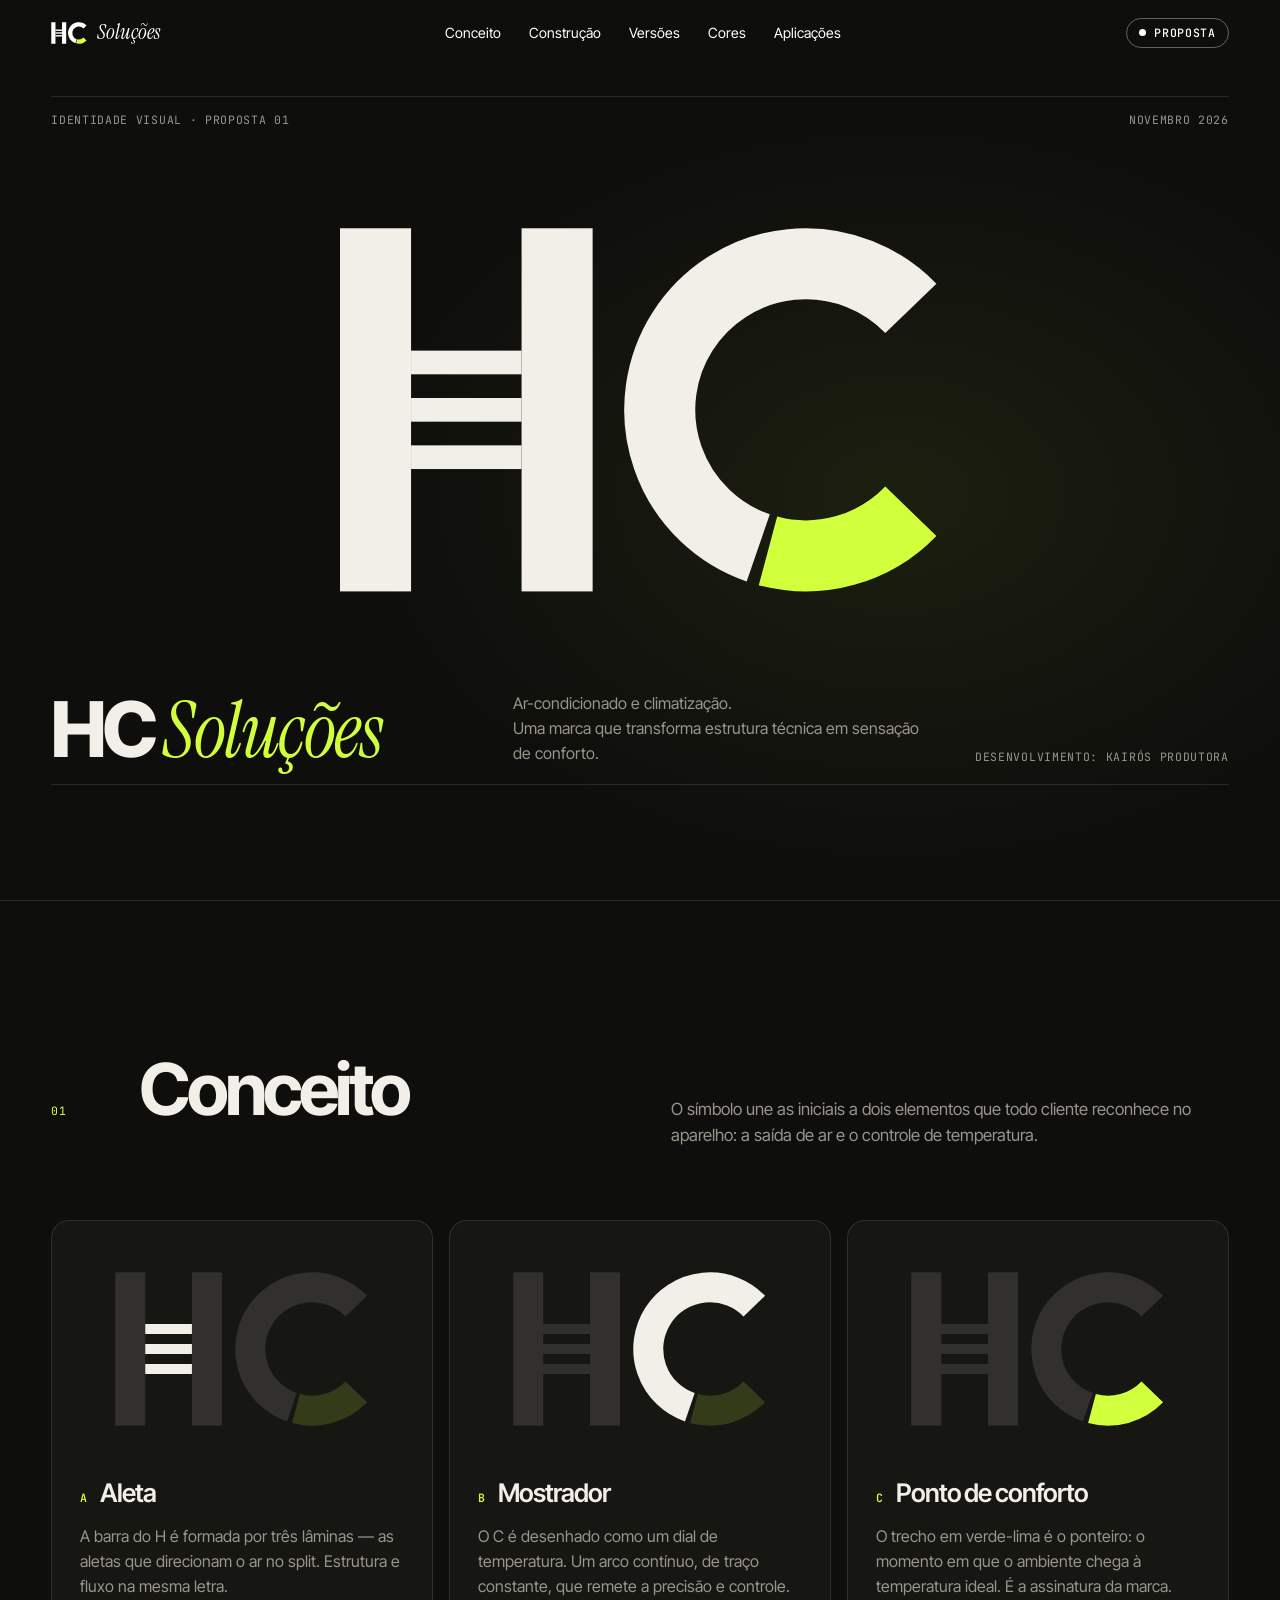
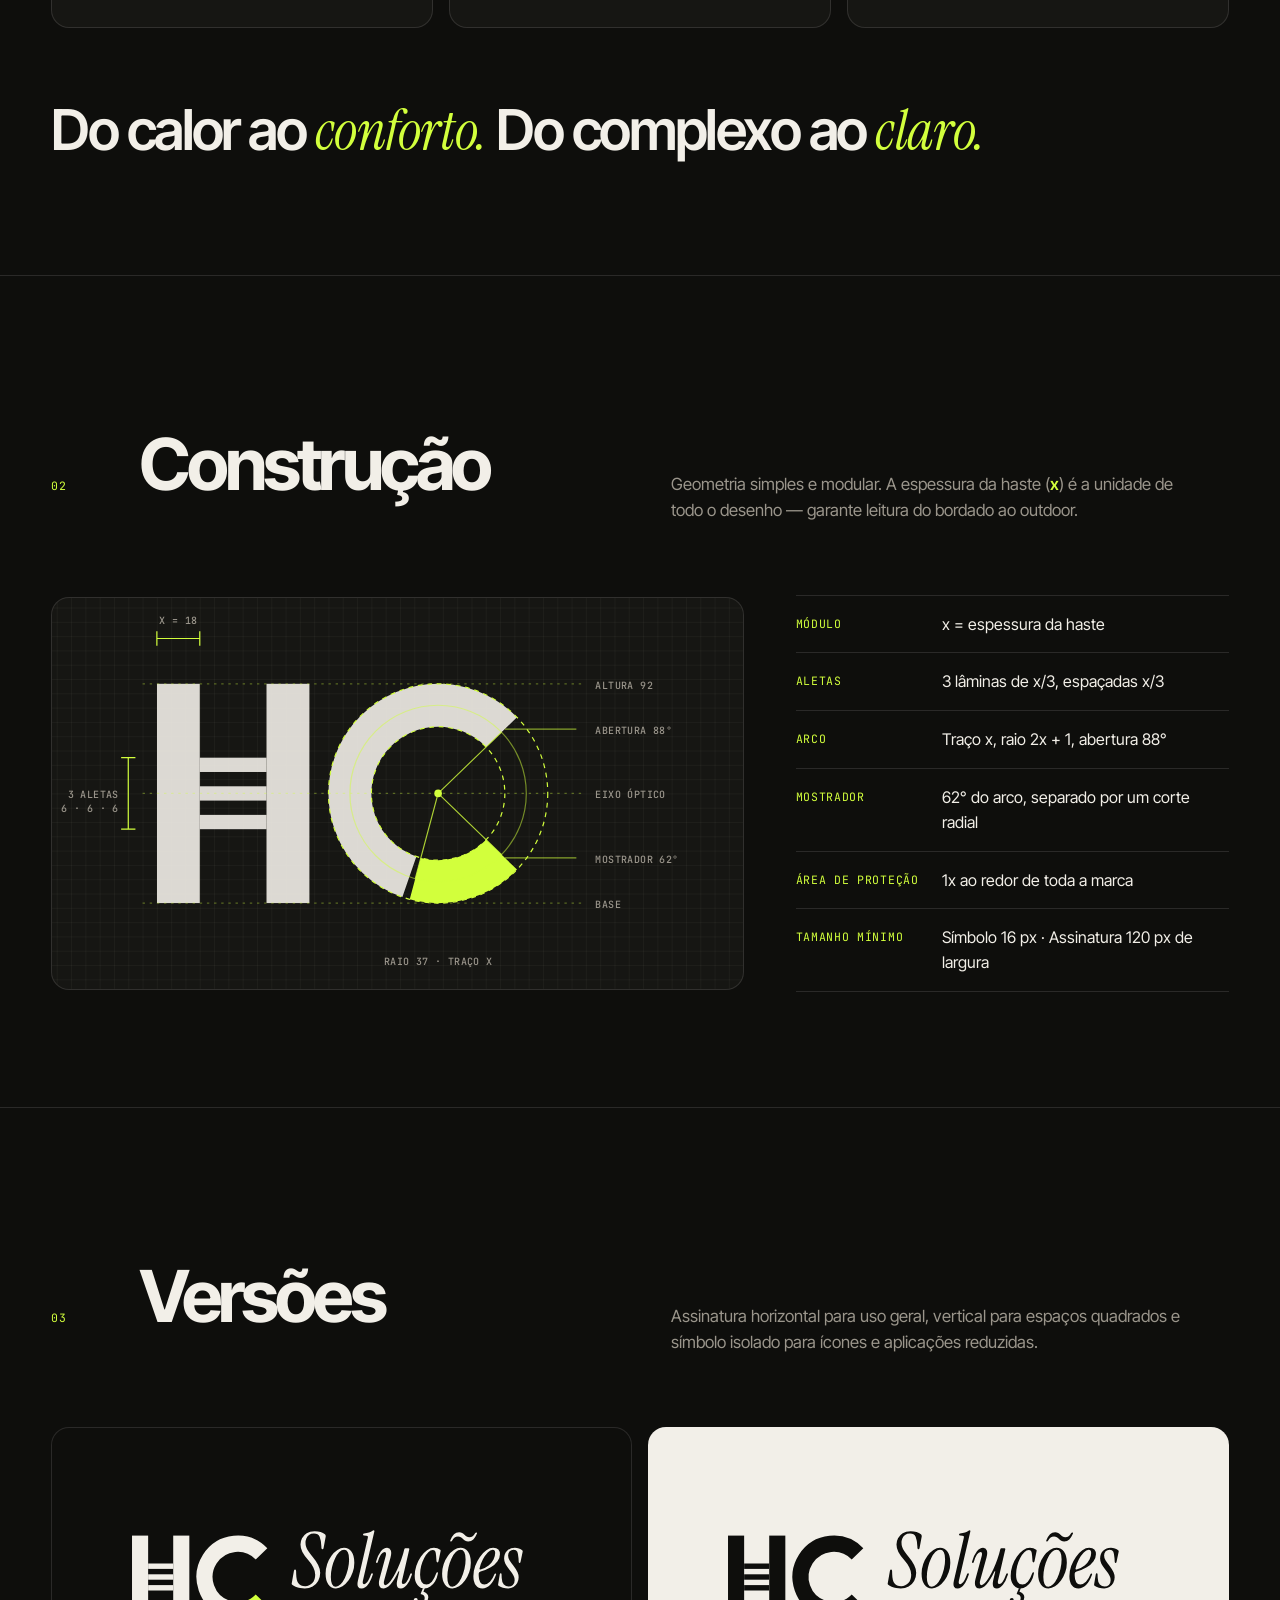
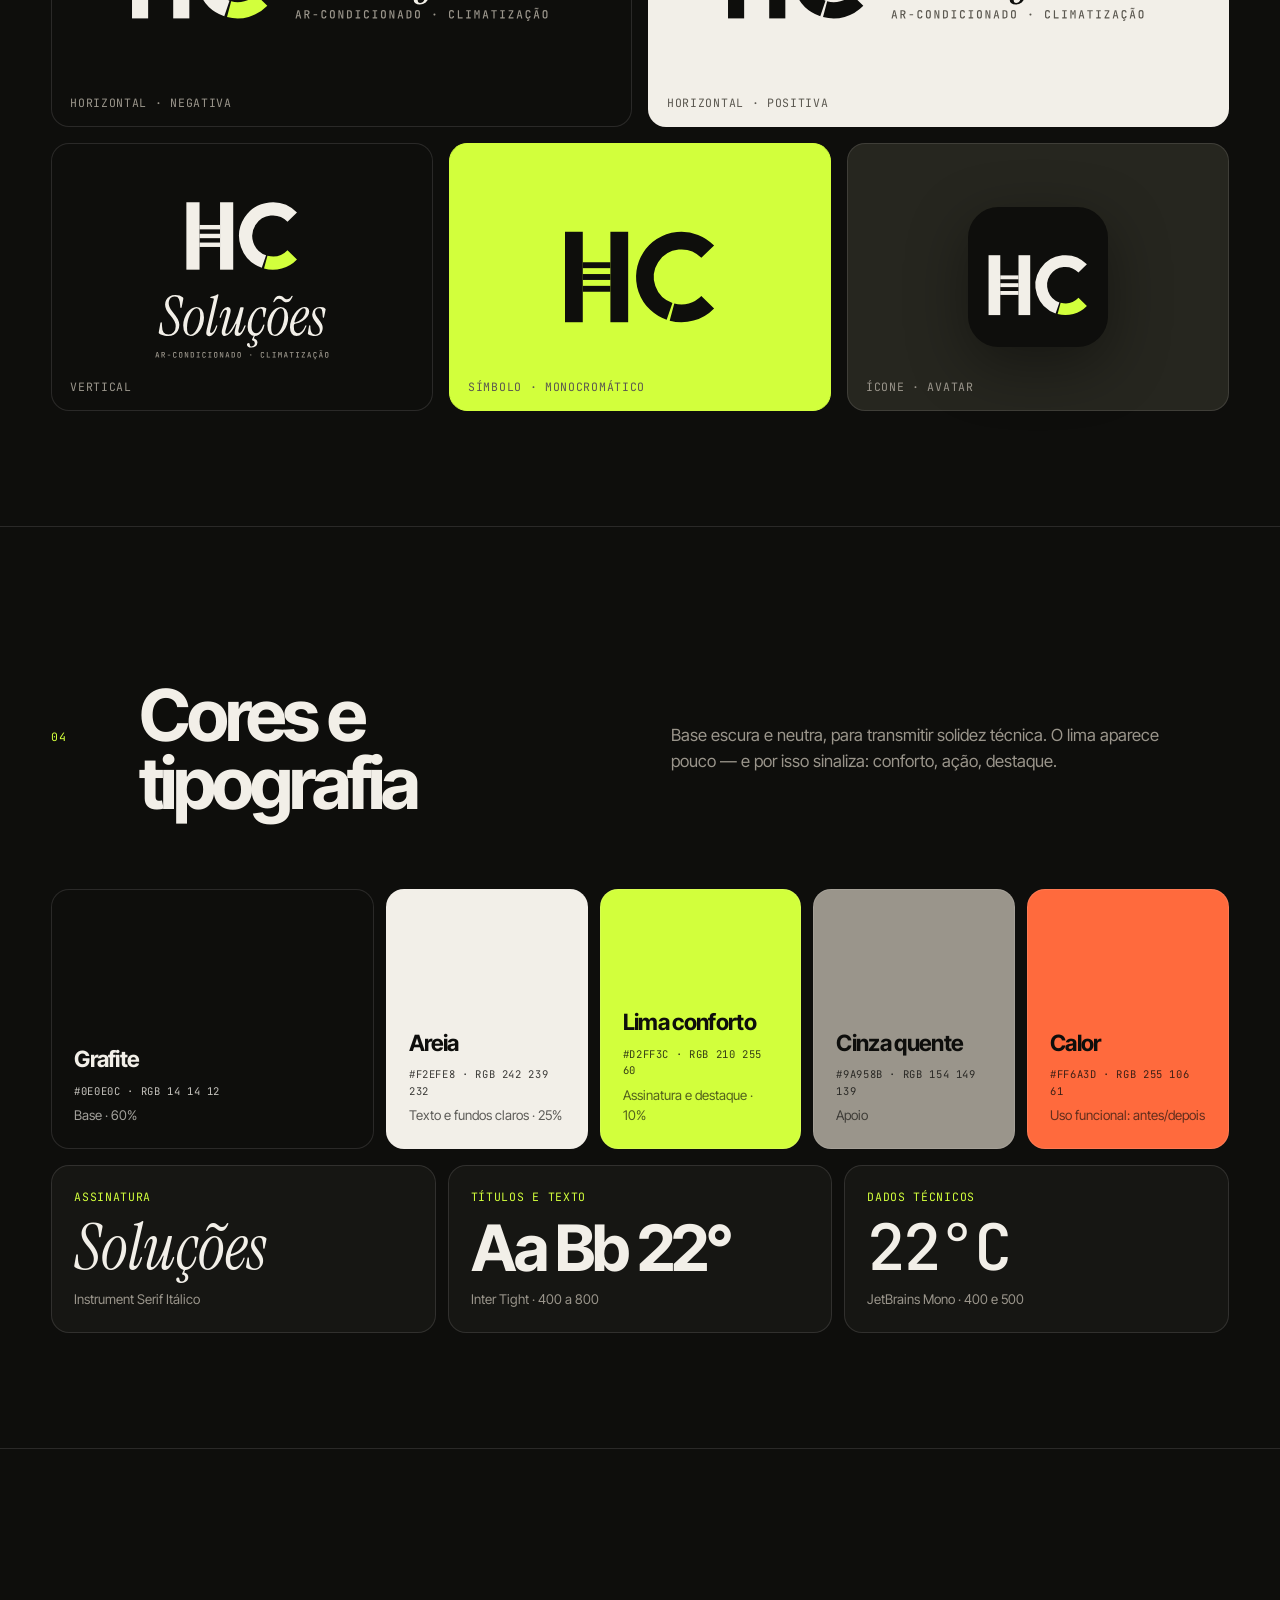
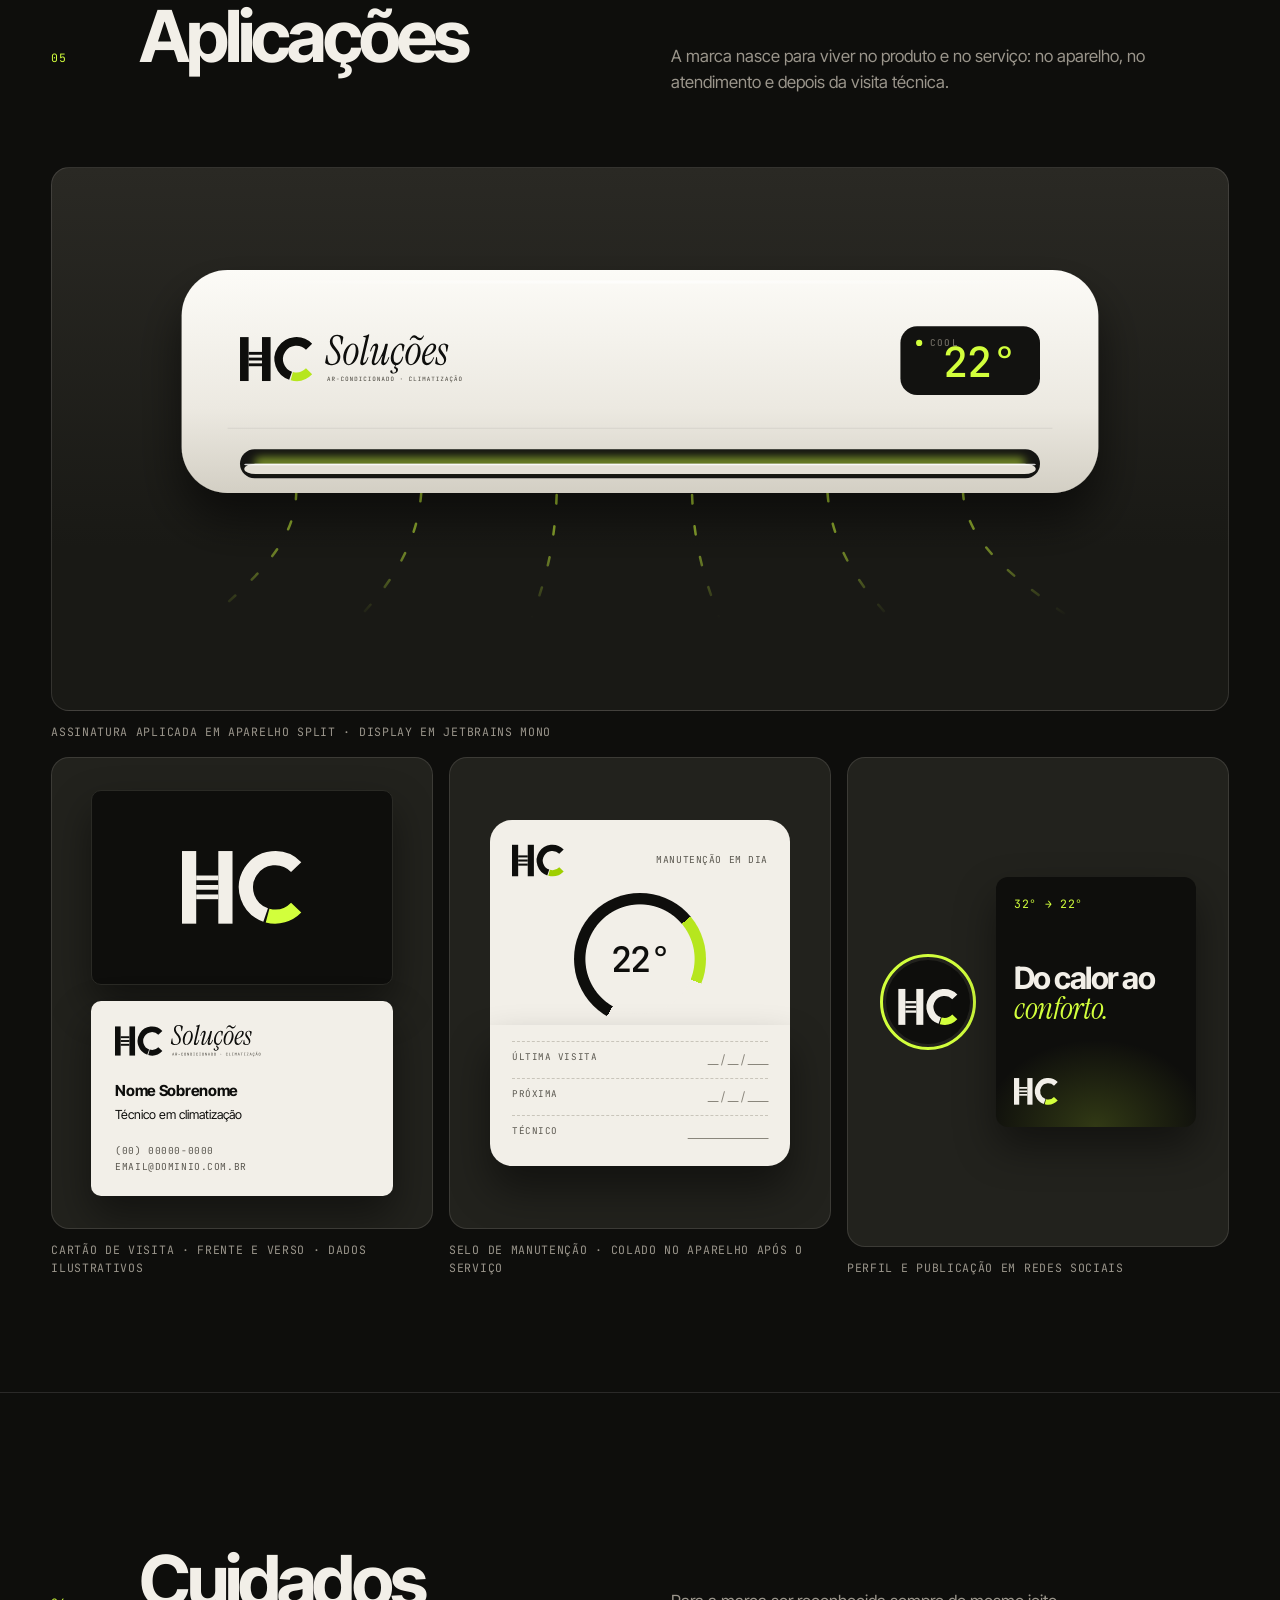
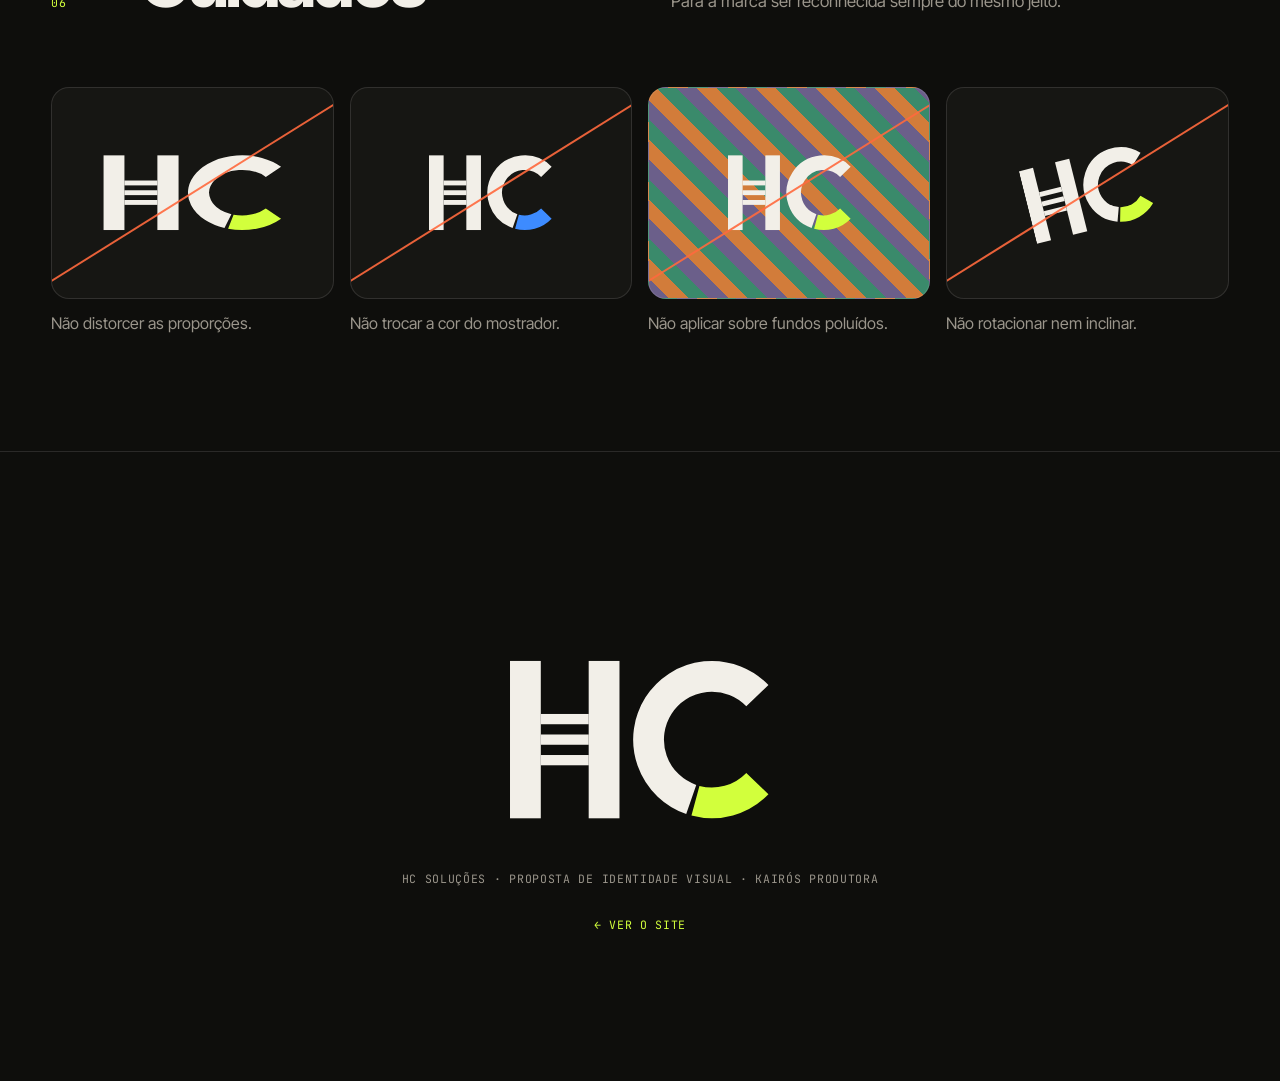
==== marca.html @ 5df5167e "Cria a identidade visual HC e aplica a marca no site Símbolo HC com aletas na barra do H e o C como " ====
<!doctype html>
<html lang="pt-BR">
<head>
  <meta charset="UTF-8">
  <meta name="viewport" content="width=device-width, initial-scale=1, viewport-fit=cover">
  <meta name="theme-color" content="#0e0e0c">
  <meta name="robots" content="noindex,nofollow">
  <meta name="description" content="Proposta de identidade visual da HC Soluções — ar-condicionado e climatização.">
  <title>HC Soluções — Proposta de identidade visual</title>
  <link rel="icon" href="./assets/favicon.svg" type="image/svg+xml">
  <link rel="preconnect" href="https://fonts.googleapis.com">
  <link rel="preconnect" href="https://fonts.gstatic.com" crossorigin>
  <link rel="stylesheet" href="https://fonts.googleapis.com/css2?family=Instrument+Serif:ital@0;1&family=Inter+Tight:wght@400;500;600;700;800&family=JetBrains+Mono:wght@400;500&display=swap">
  <link rel="stylesheet" href="./css/styles.css">
  <link rel="stylesheet" href="./css/marca.css">
</head>
<body class="brandbook">
  <svg width="0" height="0" style="position:absolute" aria-hidden="true">
    <symbol id="hc-symbol" viewBox="0 0 152 120">
      <rect x="0" y="14" width="18" height="92" style="fill:var(--stem,currentColor)"/><rect x="46" y="14" width="18" height="92" style="fill:var(--stem,currentColor)"/>
      <rect x="18" y="45" width="28" height="6" style="fill:var(--bar,currentColor)"/><rect x="18" y="57" width="28" height="6" style="fill:var(--bar,currentColor)"/><rect x="18" y="69" width="28" height="6" style="fill:var(--bar,currentColor)"/>
      <path d="M144.62 34.30A37 37 0 1 0 105.95 94.98" fill="none" style="stroke:var(--arc,currentColor)" stroke-width="18"/>
      <path d="M108.42 95.74A37 37 0 0 0 144.62 85.70" fill="none" style="stroke:var(--gauge,#d2ff3c)" stroke-width="18"/>
    </symbol>
  </svg>
  <a class="skip" href="#conteudo">Pular para o conteúdo</a>

  <header class="nav">
    <a class="brand" href="./index.html" aria-label="HC Soluções — voltar ao site">
      <svg class="brand__mark" aria-hidden="true"><use href="#hc-symbol"/></svg><span class="brand__name">Soluções</span>
    </a>
    <nav aria-label="Capítulos">
      <ul>
        <li><a href="#conceito">Conceito</a></li>
        <li><a href="#construcao">Construção</a></li>
        <li><a href="#versoes">Versões</a></li>
        <li><a href="#cores">Cores</a></li>
        <li><a href="#aplicacoes">Aplicações</a></li>
      </ul>
    </nav>
    <span class="status-pill"><i aria-hidden="true"></i>Proposta</span>
  </header>

  <main id="conteudo">
    <!-- CAPA -->
    <section class="bk bk--cover" aria-labelledby="capa-title">
      <div class="cover__meta mono"><span>Identidade visual · Proposta 01</span><span>Novembro 2026</span></div>
      <div class="cover__mark">
        <svg class="cover__symbol" aria-hidden="true"><use href="#hc-symbol"/></svg>
      </div>
      <div class="cover__foot">
        <h1 id="capa-title">HC <em>Soluções</em></h1>
        <p>Ar-condicionado e climatização.<br>Uma marca que transforma estrutura técnica em sensação de conforto.</p>
        <span class="mono">Desenvolvimento: KAIRÓS Produtora</span>
      </div>
    </section>

    <!-- 01 CONCEITO -->
    <section class="bk" id="conceito" aria-labelledby="conceito-title">
      <header class="bk__head"><span class="mono idx">01</span><h2 id="conceito-title">Conceito</h2>
        <p>O símbolo une as iniciais a dois elementos que todo cliente reconhece no aparelho: a saída de ar e o controle de temperatura.</p></header>
      <ol class="concept">
        <li>
          <svg class="concept__fig is-bar" aria-hidden="true"><use href="#hc-symbol"/></svg>
          <h3><span class="mono">A</span> Aleta</h3>
          <p>A barra do H é formada por três lâminas — as aletas que direcionam o ar no split. Estrutura e fluxo na mesma letra.</p>
        </li>
        <li>
          <svg class="concept__fig is-arc" aria-hidden="true"><use href="#hc-symbol"/></svg>
          <h3><span class="mono">B</span> Mostrador</h3>
          <p>O C é desenhado como um dial de temperatura. Um arco contínuo, de traço constante, que remete a precisão e controle.</p>
        </li>
        <li>
          <svg class="concept__fig is-gauge" aria-hidden="true"><use href="#hc-symbol"/></svg>
          <h3><span class="mono">C</span> Ponto de conforto</h3>
          <p>O trecho em verde-lima é o ponteiro: o momento em que o ambiente chega à temperatura ideal. É a assinatura da marca.</p>
        </li>
      </ol>
      <p class="concept__line">Do calor ao <em>conforto.</em> Do complexo ao <em>claro.</em></p>
    </section>

    <!-- 02 CONSTRUÇÃO -->
    <section class="bk" id="construcao" aria-labelledby="construcao-title">
      <header class="bk__head"><span class="mono idx">02</span><h2 id="construcao-title">Construção</h2>
        <p>Geometria simples e modular. A espessura da haste (<b>x</b>) é a unidade de todo o desenho — garante leitura do bordado ao outdoor.</p></header>
      <div class="build">
        <svg class="build__grid" viewBox="-44 -22 290 164" role="img" aria-label="Diagrama de construção do símbolo HC">
          <defs><pattern id="g6" width="6" height="6" patternUnits="userSpaceOnUse"><path d="M6 0H0V6" fill="none" stroke="#f2efe8" stroke-opacity=".07" stroke-width=".4"/></pattern></defs>
          <rect x="-44" y="-22" width="290" height="164" fill="url(#g6)"/>
          <use href="#hc-symbol" x="0" y="0" width="152" height="120" class="build__sym"/>
          <g fill="none" stroke="#d2ff3c" stroke-width=".5">
            <circle cx="118" cy="60" r="46" stroke-dasharray="2 2"/>
            <circle cx="118" cy="60" r="28" stroke-dasharray="2 2"/>
            <circle cx="118" cy="60" r="37" stroke-opacity=".5"/>
            <path d="M118 60L144.62 34.30M118 60L144.62 85.70M118 60L108.42 95.74" stroke-opacity=".8"/>
            <path d="M-6 14H180M-6 106H180M-6 60H180" stroke-opacity=".35" stroke-dasharray="1 2"/><path d="M146 33L176 33M146 87L176 87M144.62 85.70" stroke-opacity=".6"/>
            <path d="M0 -8V-2M18 -8V-2M0 -5H18"/>
            <path d="M-12 45V75M-15 45H-9M-15 75H-9"/>
          </g>
          <circle cx="118" cy="60" r="1.6" fill="#d2ff3c"/>
          <g class="build__labels">
            <text x="9" y="-11" text-anchor="middle">x = 18</text>
            <text x="-16" y="62" text-anchor="end">3 aletas</text>
            <text x="-16" y="68" text-anchor="end">6 · 6 · 6</text>
            <text x="184" y="16">altura 92</text>
            <text x="184" y="35">abertura 88°</text>
            <text x="184" y="62">eixo óptico</text>
            <text x="184" y="89">mostrador 62°</text>
            <text x="184" y="108">base</text>
            <text x="118" y="132" text-anchor="middle">raio 37 · traço x</text>
          </g>
        </svg>
        <dl class="build__specs">
          <div><dt class="mono">Módulo</dt><dd>x = espessura da haste</dd></div>
          <div><dt class="mono">Aletas</dt><dd>3 lâminas de x/3, espaçadas x/3</dd></div>
          <div><dt class="mono">Arco</dt><dd>Traço x, raio 2x + 1, abertura 88°</dd></div>
          <div><dt class="mono">Mostrador</dt><dd>62° do arco, separado por um corte radial</dd></div>
          <div><dt class="mono">Área de proteção</dt><dd>1x ao redor de toda a marca</dd></div>
          <div><dt class="mono">Tamanho mínimo</dt><dd>Símbolo 16 px · Assinatura 120 px de largura</dd></div>
        </dl>
      </div>
    </section>

    <!-- 03 VERSÕES -->
    <section class="bk" id="versoes" aria-labelledby="versoes-title">
      <header class="bk__head"><span class="mono idx">03</span><h2 id="versoes-title">Versões</h2>
        <p>Assinatura horizontal para uso geral, vertical para espaços quadrados e símbolo isolado para ícones e aplicações reduzidas.</p></header>
      <div class="versions">
        <figure class="v v--wide v--dark"><img src="./assets/logo/hc-logo-horizontal-negativo.svg" alt="Assinatura horizontal, versão negativa"><figcaption class="mono">Horizontal · negativa</figcaption></figure>
        <figure class="v v--wide v--light"><img src="./assets/logo/hc-logo-horizontal-positivo.svg" alt="Assinatura horizontal, versão positiva"><figcaption class="mono">Horizontal · positiva</figcaption></figure>
        <figure class="v v--dark"><img class="v__tall" src="./assets/logo/hc-logo-vertical-negativo.svg" alt="Assinatura vertical"><figcaption class="mono">Vertical</figcaption></figure>
        <figure class="v v--lime"><img class="v__sym" src="./assets/logo/hc-simbolo-mono-preto.svg" alt="Símbolo monocromático sobre lima"><figcaption class="mono">Símbolo · monocromático</figcaption></figure>
        <figure class="v v--gray"><img class="v__icon" src="./assets/logo/hc-icone-app.svg" alt="Ícone de aplicativo"><figcaption class="mono">Ícone · avatar</figcaption></figure>
      </div>
    </section>

    <!-- 04 CORES E TIPOGRAFIA -->
    <section class="bk" id="cores" aria-labelledby="cores-title">
      <header class="bk__head"><span class="mono idx">04</span><h2 id="cores-title">Cores e tipografia</h2>
        <p>Base escura e neutra, para transmitir solidez técnica. O lima aparece pouco — e por isso sinaliza: conforto, ação, destaque.</p></header>
      <ul class="swatches">
        <li style="--c:#0e0e0c;--t:#f2efe8" class="sw--big"><b>Grafite</b><span class="mono">#0E0E0C · RGB 14 14 12</span><small>Base · 60%</small></li>
        <li style="--c:#f2efe8;--t:#0e0e0c"><b>Areia</b><span class="mono">#F2EFE8 · RGB 242 239 232</span><small>Texto e fundos claros · 25%</small></li>
        <li style="--c:#d2ff3c;--t:#0e0e0c"><b>Lima conforto</b><span class="mono">#D2FF3C · RGB 210 255 60</span><small>Assinatura e destaque · 10%</small></li>
        <li style="--c:#9a958b;--t:#0e0e0c"><b>Cinza quente</b><span class="mono">#9A958B · RGB 154 149 139</span><small>Apoio</small></li>
        <li style="--c:#ff6a3d;--t:#0e0e0c"><b>Calor</b><span class="mono">#FF6A3D · RGB 255 106 61</span><small>Uso funcional: antes/depois</small></li>
      </ul>
      <div class="type">
        <div><span class="mono">Assinatura</span><p class="type__s" style="font-family:var(--serif);font-style:italic">Soluções</p><small>Instrument Serif Itálico</small></div>
        <div><span class="mono">Títulos e texto</span><p class="type__s" style="font-weight:700;letter-spacing:-.05em">Aa Bb 22°</p><small>Inter Tight · 400 a 800</small></div>
        <div><span class="mono">Dados técnicos</span><p class="type__s" style="font-family:var(--mono);font-weight:500;letter-spacing:-.04em">22°C</p><small>JetBrains Mono · 400 e 500</small></div>
      </div>
    </section>

    <!-- 05 APLICAÇÕES -->
    <section class="bk" id="aplicacoes" aria-labelledby="aplicacoes-title">
      <header class="bk__head"><span class="mono idx">05</span><h2 id="aplicacoes-title">Aplicações</h2>
        <p>A marca nasce para viver no produto e no serviço: no aparelho, no atendimento e depois da visita técnica.</p></header>
      <div class="apps">
        <figure class="app app--split">
          <div class="app__split" style="--cp:1">
          <svg class="split" viewBox="0 0 960 360" role="img" aria-labelledby="split-title-b">
          <title id="split-title-b">Aparelho de ar-condicionado split com a marca HC Soluções</title>
          <defs>
          <linearGradient id="ac-body" x1="0" y1="0" x2="0" y2="1">
          <stop offset="0" stop-color="#fcfbf7"/><stop offset=".62" stop-color="#ece9e1"/><stop offset="1" stop-color="#d3cfc4"/>
          </linearGradient>
          <linearGradient id="ac-sheen" x1="0" y1="0" x2="1" y2="0">
          <stop offset="0" stop-color="#fff" stop-opacity="0"/><stop offset=".5" stop-color="#fff" stop-opacity=".7"/><stop offset="1" stop-color="#fff" stop-opacity="0"/>
          </linearGradient>
          <linearGradient id="ac-air" x1="0" y1="0" x2="0" y2="1">
          <stop offset="0" stop-color="#d2ff3c" stop-opacity=".9"/><stop offset="1" stop-color="#d2ff3c" stop-opacity="0"/>
          </linearGradient>
          <filter id="ac-shadow" x="-10%" y="-20%" width="120%" height="160%">
          <feDropShadow dx="0" dy="26" stdDeviation="22" flood-color="#000" flood-opacity=".55"/>
          </filter>
          </defs>
          <g class="split__air" stroke="url(#ac-air)" stroke-width="2.4" fill="none" stroke-linecap="round">
          <path d="M150 236C150 286 110 320 70 356"/>
          <path d="M270 238C266 292 236 330 210 358"/>
          <path d="M400 240C398 296 386 330 376 358"/>
          <path d="M530 240C532 296 546 330 556 358"/>
          <path d="M660 238C664 292 694 330 720 358"/>
          <path d="M790 236C792 286 840 320 890 356"/>
          </g>
          <g filter="url(#ac-shadow)">
          <rect x="40" y="24" width="880" height="214" rx="44" fill="url(#ac-body)"/>
          </g>
          <rect x="96" y="34" width="768" height="3" rx="1.5" fill="url(#ac-sheen)"/>
          <path d="M84 176H876" stroke="#000" stroke-opacity=".07"/>
          <rect x="96" y="196" width="768" height="28" rx="14" fill="#141412"/>
          <rect class="split__glow" x="110" y="204" width="740" height="10" rx="5" fill="#d2ff3c"/>
          <g class="split__flap"><rect x="100" y="198" width="760" height="22" rx="11" fill="#e4e0d6"/><rect x="100" y="198" width="760" height="3" rx="1.5" fill="#fff" opacity=".8"/></g>
          <image href="./assets/logo/hc-logo-horizontal-aparelho.svg" x="96" y="82" width="215" height="55"/>
          <g class="split__display">
          <rect x="730" y="78" width="134" height="66" rx="16" fill="#121210"/>
          <circle cx="748" cy="94" r="3" fill="#d2ff3c" class="split__led"/>
          <text x="806" y="127" text-anchor="middle" class="split__temp" data-temp-display>22°</text>
          <text x="758" y="97" class="split__mode">COOL</text>
          </g>
          </svg>
          </div>
          <figcaption class="mono">Assinatura aplicada em aparelho split · display em JetBrains Mono</figcaption>
        </figure>

        <figure class="app">
          <div class="biz">
            <div class="biz__card biz__card--front"><svg aria-hidden="true"><use href="#hc-symbol"/></svg></div>
            <div class="biz__card biz__card--back">
              <img src="./assets/logo/hc-logo-horizontal-positivo.svg" alt="">
              <div><b>Nome Sobrenome</b><span>Técnico em climatização</span></div>
              <div class="mono"><span>(00) 00000-0000</span><span>email@dominio.com.br</span></div>
            </div>
          </div>
          <figcaption class="mono">Cartão de visita · frente e verso · dados ilustrativos</figcaption>
        </figure>

        <figure class="app">
          <div class="tag">
            <div class="tag__top"><svg aria-hidden="true"><use href="#hc-symbol"/></svg><span class="mono">Manutenção em dia</span></div>
            <div class="tag__dial" aria-hidden="true"><span>22°</span></div>
            <dl>
              <div><dt class="mono">Última visita</dt><dd>__ / __ / ____</dd></div>
              <div><dt class="mono">Próxima</dt><dd>__ / __ / ____</dd></div>
              <div><dt class="mono">Técnico</dt><dd>________________</dd></div>
            </dl>
          </div>
          <figcaption class="mono">Selo de manutenção · colado no aparelho após o serviço</figcaption>
        </figure>

        <figure class="app">
          <div class="social">
            <div class="social__avatar"><img src="./assets/logo/hc-icone-app.svg" alt=""></div>
            <div class="social__post">
              <span class="mono">32° → 22°</span>
              <p>Do calor ao <em>conforto.</em></p>
              <svg aria-hidden="true"><use href="#hc-symbol"/></svg>
            </div>
          </div>
          <figcaption class="mono">Perfil e publicação em redes sociais</figcaption>
        </figure>
      </div>
    </section>

    <!-- 06 USOS INCORRETOS -->
    <section class="bk" id="cuidados" aria-labelledby="cuidados-title">
      <header class="bk__head"><span class="mono idx">06</span><h2 id="cuidados-title">Cuidados</h2>
        <p>Para a marca ser reconhecida sempre do mesmo jeito.</p></header>
      <ul class="donts">
        <li><div class="donts__box"><svg style="transform:scaleX(1.45)" aria-hidden="true"><use href="#hc-symbol"/></svg></div><p>Não distorcer as proporções.</p></li>
        <li><div class="donts__box"><svg style="--gauge:#3d8bff" aria-hidden="true"><use href="#hc-symbol"/></svg></div><p>Não trocar a cor do mostrador.</p></li>
        <li><div class="donts__box donts__box--busy"><svg aria-hidden="true"><use href="#hc-symbol"/></svg></div><p>Não aplicar sobre fundos poluídos.</p></li>
        <li><div class="donts__box"><svg style="transform:rotate(-14deg)" aria-hidden="true"><use href="#hc-symbol"/></svg></div><p>Não rotacionar nem inclinar.</p></li>
      </ul>
    </section>

    <section class="bk bk--end" aria-label="Encerramento">
      <svg class="end__symbol" aria-hidden="true"><use href="#hc-symbol"/></svg>
      <p class="mono">HC Soluções · Proposta de identidade visual · KAIRÓS Produtora</p>
      <a class="mono" href="./index.html">← Ver o site</a>
    </section>
  </main>
</body>
</html>
---- css/styles.css ----
/* ==========================================================================
   HC Soluções — Proposta visual "Do complexo ao claro"
   Tokens provisórios: substituir pela identidade oficial após aprovação.
   ========================================================================== */
:root {
  --bg: #0e0e0c;
  --bg-2: #161613;
  --ink: #f2efe8;
  --muted: #9a958b;
  --line: rgba(242, 239, 232, .12);
  --accent: #d2ff3c;           /* cor-sinal provisória */
  --accent-ink: #0e0e0c;
  --heat: #ff6a3d;             /* cor de apoio: calor */

  --sans: "Inter Tight", Inter, system-ui, -apple-system, "Segoe UI", sans-serif;
  --serif: "Instrument Serif", "Times New Roman", serif;
  --mono: "JetBrains Mono", ui-monospace, SFMono-Regular, Menlo, monospace;

  --pad: clamp(20px, 4vw, 56px);
  --ease: cubic-bezier(.2, .7, .1, 1);

  color-scheme: dark;
}

*, *::before, *::after { box-sizing: border-box; }
html { scroll-behavior: smooth; -webkit-text-size-adjust: 100%; }
body {
  margin: 0;
  min-width: 320px;
  background: var(--bg);
  color: var(--ink);
  font: 400 16px/1.55 var(--sans);
  -webkit-font-smoothing: antialiased;
  overflow-x: hidden;
}
::selection { background: var(--accent); color: var(--accent-ink); }
a { color: inherit; }
h1, h2, h3, p { margin: 0; }
em { font-family: var(--serif); font-style: italic; font-weight: 400; letter-spacing: -.01em; }
.mono { font-family: var(--mono); font-size: .72rem; letter-spacing: .06em; text-transform: uppercase; }

:focus-visible { outline: 2px solid var(--accent); outline-offset: 4px; border-radius: 4px; }
.skip {
  position: fixed; left: 12px; top: -60px; z-index: 100;
  background: var(--accent); color: var(--accent-ink);
  padding: 10px 16px; border-radius: 999px; font-weight: 600; text-decoration: none;
  transition: top .2s;
}
.skip:focus { top: 12px; }

/* ---------- Camadas globais ---------- */
.grain {
  position: fixed; inset: -50%; z-index: 90; pointer-events: none; opacity: .07;
  background-image: url("data:image/svg+xml,%3Csvg xmlns='http://www.w3.org/2000/svg' width='160' height='160'%3E%3Cfilter id='n'%3E%3CfeTurbulence type='fractalNoise' baseFrequency='.9' numOctaves='3' stitchTiles='stitch'/%3E%3C/filter%3E%3Crect width='100%25' height='100%25' filter='url(%23n)'/%3E%3C/svg%3E");
  animation: grain 1.2s steps(6) infinite;
}
@keyframes grain {
  0% { transform: translate(0, 0); } 20% { transform: translate(-3%, 2%); }
  40% { transform: translate(2%, -4%); } 60% { transform: translate(-4%, -1%); }
  80% { transform: translate(3%, 3%); } 100% { transform: translate(0, 0); }
}
.progress { position: fixed; inset: 0 0 auto; height: 2px; z-index: 80; }
.progress span {
  display: block; height: 100%; background: var(--accent);
  transform-origin: 0 50%; transform: scaleX(var(--p, 0));
}

/* ---------- Navegação ---------- */
.nav {
  position: fixed; inset: 0 0 auto; z-index: 70;
  display: flex; align-items: center; justify-content: space-between; gap: 24px;
  padding: 18px var(--pad);
  mix-blend-mode: difference; color: #fff;
}
.brand { display: inline-flex; align-items: center; gap: 10px; text-decoration: none; }
.brand__mark { width: 36px; height: 28px; display: block; }
.brand__name { font-family: var(--serif); font-style: italic; font-size: 1.3rem; line-height: 1; }
.nav ul { display: flex; gap: 28px; list-style: none; margin: 0; padding: 0; }
.nav ul a {
  font-size: .88rem; text-decoration: none; position: relative; padding: 4px 0;
}
.nav ul a::after {
  content: ""; position: absolute; left: 0; right: 0; bottom: 0; height: 1px;
  background: currentColor; transform: scaleX(0); transform-origin: right;
  transition: transform .5s var(--ease);
}
.nav ul a:hover::after, .nav ul a:focus-visible::after { transform: scaleX(1); transform-origin: left; }
.status-pill {
  display: inline-flex; align-items: center; gap: 8px;
  font: 500 .72rem/1 var(--mono); letter-spacing: .06em; text-transform: uppercase;
  border: 1px solid rgba(255, 255, 255, .35); border-radius: 999px; padding: 8px 12px;
}
.status-pill i {
  width: 7px; height: 7px; border-radius: 50%; background: #fff;
  animation: pulse 1.8s ease-in-out infinite;
}
@keyframes pulse { 50% { opacity: .25; transform: scale(.7); } }

/* ---------- Hero ---------- */
.hero { position: relative; height: 230vh; }
.hero__stage {
  position: sticky; top: 0; height: 100vh; height: 100svh; overflow: hidden;
  display: grid; grid-template-rows: auto 1fr auto;
  padding: 88px var(--pad) 32px;
  background:
    radial-gradient(1200px 600px at 70% 10%, rgba(210, 255, 60, .06), transparent 60%),
    var(--bg);
}
.hero__stage::before { /* grade de referência */
  content: ""; position: absolute; inset: 0; pointer-events: none;
  background-image:
    linear-gradient(var(--line) 1px, transparent 1px),
    linear-gradient(90deg, var(--line) 1px, transparent 1px);
  background-size: calc((100% - 2 * var(--pad)) / 12) 25%;
  background-position: var(--pad) 0;
  mask-image: radial-gradient(ellipse at center, #000 30%, transparent 80%);
  opacity: .5;
}
.hero__canvas { position: absolute; inset: 0; width: 100%; height: 100%; }
.hero__meta, .hero__title, .hero__foot { position: relative; z-index: 2; }
.hero__meta {
  display: flex; justify-content: space-between; gap: 16px; color: var(--muted);
  border-top: 1px solid var(--line); padding-top: 14px;
}
.hero__meta b { color: var(--accent); font-weight: 500; }
.hero__title {
  align-self: center;
  font-weight: 700; font-size: clamp(3.4rem, 11.5vw, 11rem);
  line-height: .9; letter-spacing: -.065em;
  transform: translateY(calc(var(--hp, 0) * -40px));
  opacity: calc(1 - var(--hp, 0) * 1.6);
  pointer-events: none;
}
.hero__title em { color: var(--accent); padding-right: .04em; }
.hero__title .line { display: block; overflow: hidden; padding-bottom: .04em; }
.hero__title .line > span { display: inline-block; }
.js .hero__title .line > span { transform: translateY(105%); animation: rise 1.2s var(--ease) forwards; }
.js .hero__title .line:nth-child(2) > span { animation-delay: .12s; }
@keyframes rise { to { transform: none; } }
.hero__foot {
  display: flex; align-items: end; justify-content: space-between; gap: 32px;
  border-bottom: 1px solid var(--line); padding-bottom: 18px;
}
.hero__foot p { max-width: 380px; color: var(--muted); font-size: 1rem; }
.hero__meter { display: flex; align-items: center; gap: 12px; color: var(--muted); }
.meter { width: clamp(80px, 14vw, 180px); height: 1px; background: var(--line); position: relative; }
.meter i {
  position: absolute; inset: 0; background: var(--accent);
  transform-origin: left; transform: scaleX(var(--hp, 0));
}

/* ---------- Climatização: o scroll esfria o ambiente ---------- */
.climate { --cp: 1; position: relative; height: 260vh; border-top: 1px solid var(--line); }
.js .climate { --cp: 0; }
.climate__stage {
  position: sticky; top: 0; height: 100vh; height: 100svh; overflow: hidden;
  display: grid; grid-template-rows: auto 1fr auto; gap: 16px;
  padding: 96px var(--pad) 32px;
}
.climate__air { /* ar quente que se dissolve em ar tratado */
  position: absolute; inset: 0; pointer-events: none;
  background:
    radial-gradient(70% 60% at 50% 30%, rgba(255, 106, 61, calc(.22 * (1 - var(--cp)))), transparent 70%),
    radial-gradient(60% 55% at 50% 85%, rgba(210, 255, 60, calc(.13 * var(--cp))), transparent 70%);
}
.climate__air::after { /* ondulação de calor */
  content: ""; position: absolute; inset: 0;
  background: repeating-linear-gradient(0deg, transparent 0 22px, rgba(255, 106, 61, calc(.05 * (1 - var(--cp)))) 22px 23px);
  animation: shimmer 3s linear infinite;
}
@keyframes shimmer { to { transform: translateY(-23px); } }
.climate__head { position: relative; display: grid; grid-template-columns: 64px 1fr; gap: 16px; align-items: baseline; }
.climate__title { font-size: clamp(2.6rem, 7vw, 6.6rem); font-weight: 700; letter-spacing: -.06em; line-height: .95; }
.climate__title em { color: color-mix(in srgb, var(--heat) calc(100% - var(--cp) * 100%), var(--accent)); }
.climate__unit { position: relative; margin: 0; align-self: center; justify-self: center; width: min(100%, 1040px); }
.split { display: block; width: 100%; height: auto; overflow: visible; }
.split__temp { font: 500 40px var(--mono); fill: #d2ff3c; letter-spacing: -.02em; }
.split__mode { font: 500 9px var(--mono); fill: #6f6b62; letter-spacing: .14em; }
.split__led { animation: pulse 1.8s ease-in-out infinite; }
.split__flap { transform-box: fill-box; transform-origin: 50% 0; transform: translateY(calc(var(--cp) * 12px)) scaleY(calc(1 - var(--cp) * .55)); }
.split__glow { opacity: calc(var(--cp) * .55); filter: blur(4px); }
.split__air path { stroke-dasharray: 8 22; opacity: var(--cp); animation: flow 1.6s linear infinite; }
.split__air path:nth-child(2n) { animation-duration: 2.1s; }
@keyframes flow { to { stroke-dashoffset: -60; } }
.climate__foot {
  position: relative; display: flex; justify-content: space-between; align-items: end; gap: 32px;
  border-bottom: 1px solid var(--line); padding-bottom: 18px;
}
.climate__readout { display: flex; align-items: center; gap: 14px; color: var(--muted); margin: 0; }
.climate__readout b { color: var(--ink); font-size: 1.6rem; font-weight: 500; letter-spacing: -.02em; font-variant-numeric: tabular-nums; min-width: 4.2ch; }
.climate__readout .meter i { transform: scaleX(var(--cp)); background: linear-gradient(90deg, var(--heat), var(--accent)); }
.climate__readout [data-climate-state] { color: var(--accent); }
.climate__copy { max-width: 400px; color: var(--muted); text-align: right; }

/* ---------- Seções ---------- */
.section { padding: clamp(96px, 16vw, 200px) var(--pad); position: relative; }
.section__head {
  display: grid; grid-template-columns: 64px 1fr; gap: 8px 16px; align-items: baseline;
  margin-bottom: clamp(40px, 7vw, 88px); max-width: 1400px;
}
.idx { color: var(--accent); }
.label { color: var(--muted); font-weight: 500; }
.section__lede {
  grid-column: 2; max-width: 520px; color: var(--muted); font-size: 1.05rem; margin-top: 10px;
}

/* Manifesto */
.manifesto__text {
  max-width: 1300px;
  font-size: clamp(1.9rem, 4.6vw, 4.4rem); line-height: 1.08; letter-spacing: -.035em;
  font-weight: 500; text-wrap: pretty;
}
.manifesto__text .w { opacity: var(--o, .14); transition: opacity .25s linear; }
.manifesto__text .w.is-key { font-family: var(--serif); font-style: italic; font-weight: 400; color: var(--accent); }

/* Marquee */
.marquee {
  border-block: 1px solid var(--line); overflow: hidden; padding: 22px 0;
  background: var(--bg-2);
}
.marquee__track { display: flex; width: max-content; animation: marquee 32s linear infinite; }
.marquee__track span {
  padding-right: .5em; white-space: nowrap;
  font-size: clamp(2.4rem, 7vw, 6rem); font-weight: 700; letter-spacing: -.05em; line-height: 1;
}
.marquee__track em { color: var(--accent); padding: 0 .25em; }
@keyframes marquee { to { transform: translateX(-50%); } }

/* Método */
.steps { list-style: none; margin: 0; padding: 0; border-top: 1px solid var(--line); }
.step {
  position: relative; display: grid; align-items: center;
  grid-template-columns: 80px minmax(0, 1fr) minmax(0, 1.1fr) 60px; gap: 24px;
  padding: clamp(24px, 3.4vw, 44px) 0; border-bottom: 1px solid var(--line);
  cursor: default; isolation: isolate; outline: none;
}
.step::before { /* preenchimento no hover */
  content: ""; position: absolute; inset: 0 calc(var(--pad) * -1); z-index: -1;
  background: var(--accent); transform: scaleY(0); transform-origin: bottom;
  transition: transform .6s var(--ease);
}
.step__n { color: var(--muted); }
.step__t {
  font-size: clamp(2.4rem, 6.4vw, 6rem); font-weight: 700; letter-spacing: -.06em; line-height: .95;
  transition: transform .6s var(--ease), letter-spacing .6s var(--ease);
}
.step__d { color: var(--muted); max-width: 440px; font-size: 1.02rem; }
.step__glyph { justify-self: end; font-size: 1.8rem; color: var(--muted); transition: transform .8s var(--ease); }
.step:hover::before, .step:focus-visible::before { transform: scaleY(1); transform-origin: top; }
.step:hover, .step:focus-visible { color: var(--accent-ink); }
.step:hover .step__n, .step:hover .step__d, .step:hover .step__glyph,
.step:focus-visible .step__n, .step:focus-visible .step__d, .step:focus-visible .step__glyph { color: var(--accent-ink); }
.step:hover .step__t, .step:focus-visible .step__t { transform: translateX(14px); letter-spacing: -.04em; }
.step:hover .step__glyph, .step:focus-visible .step__glyph { transform: rotate(180deg); }

/* Bastidores */
.board {
  list-style: none; margin: 0; padding: 0;
  display: grid; grid-template-columns: repeat(4, minmax(0, 1fr)); gap: 16px;
  perspective: 1200px;
}
.card {
  --rx: 0deg; --ry: 0deg; --mx: 50%; --my: 50%;
  position: relative; overflow: hidden;
  display: flex; flex-direction: column; gap: 14px; min-height: 340px;
  padding: 24px; border: 1px solid var(--line); border-radius: 18px;
  background:
    radial-gradient(400px circle at var(--mx) var(--my), rgba(210, 255, 60, .09), transparent 50%),
    var(--bg-2);
  transform: rotateX(var(--rx)) rotateY(var(--ry));
  transition: transform .5s var(--ease), border-color .3s;
}
.card:hover { border-color: rgba(242, 239, 232, .28); }
.card__state {
  align-self: flex-start; display: inline-flex; align-items: center; gap: 8px;
  color: var(--muted); border: 1px solid var(--line); border-radius: 999px; padding: 6px 10px;
}
.card__state::before { content: ""; width: 6px; height: 6px; border-radius: 50%; background: currentColor; }
.card.is-done .card__state { color: var(--accent-ink); background: var(--accent); border-color: var(--accent); }
.card.is-active .card__state { color: var(--accent); }
.card.is-active .card__state::before { animation: pulse 1.8s ease-in-out infinite; }
.card h3 { margin-top: auto; font-size: clamp(1.5rem, 2.2vw, 2rem); letter-spacing: -.04em; font-weight: 600; line-height: 1.05; }
.card p { color: var(--muted); font-size: .95rem; }
.card p a { color: var(--accent); text-decoration: none; white-space: nowrap; }
.card p a:hover { text-decoration: underline; }
.card__bar { height: 2px; background: var(--line); position: relative; margin-top: 8px; }
.card__bar::after {
  content: ""; position: absolute; inset: 0; background: var(--accent);
  transform-origin: left; transform: scaleX(0); transition: transform 1.4s var(--ease) .2s;
}
.card.in .card__bar::after, html:not(.js) .card__bar::after { transform: scaleX(var(--v)); }

/* Encerramento */
.outro {
  min-height: 100svh; padding: 120px var(--pad) 60px;
  display: flex; flex-direction: column; justify-content: center; gap: 28px;
  border-top: 1px solid var(--line); position: relative; overflow: hidden;
}
.outro__kicker { color: var(--accent); }
.outro__title {
  display: flex; flex-direction: column;
  font-size: clamp(4.4rem, 18vw, 19rem); line-height: .82; letter-spacing: -.075em; font-weight: 800;
}
.outro__symbol { width: .95em; height: .75em; margin-bottom: .1em; display: block; }
.outro__title em { color: var(--accent); }
.outro__clock { display: flex; gap: 16px; align-items: baseline; color: var(--muted); }
.outro__clock time { color: var(--ink); font-size: 1rem; font-variant-numeric: tabular-nums; }

/* Rodapé */
.footer {
  display: flex; justify-content: space-between; gap: 20px; flex-wrap: wrap;
  padding: 24px var(--pad) 32px; border-top: 1px solid var(--line);
  color: var(--muted); font-size: .85rem;
}
.footer a { text-decoration: none; }
.footer a:hover { color: var(--accent); }

/* Revelação ao rolar */
.js [data-reveal] { opacity: 0; transform: translateY(40px); transition: opacity 1s var(--ease), transform 1s var(--ease); }
.js [data-reveal].in { opacity: 1; transform: none; }

/* ---------- Responsivo ---------- */
@media (max-width: 1000px) {
  .board { grid-template-columns: repeat(2, minmax(0, 1fr)); }
  .step { grid-template-columns: 56px 1fr 40px; }
  .step__d { grid-column: 2 / 4; }
  .step__glyph { grid-row: 1; grid-column: 3; }
}
@media (max-width: 720px) {
  .nav nav, .hide-sm { display: none; }
  .hero { height: 200vh; }
  .climate { height: 220vh; }
  .climate__stage { padding-top: 84px; }
  .climate__head { grid-template-columns: 40px 1fr; }
  .climate__unit { width: 128%; margin-left: -14%; justify-self: start; }
  .climate__foot { flex-direction: column; align-items: flex-start; gap: 12px; }
  .climate__copy { text-align: left; }
  .hero__stage { padding-top: 76px; }
  .hero__title { font-size: 15.5vw; }
  .outro__title { font-size: 19.5vw; }
  .outro { min-height: 80svh; }
  .hero__foot { flex-direction: column; align-items: flex-start; gap: 18px; }
  .section__head { grid-template-columns: 40px 1fr; }
  .board { grid-template-columns: 1fr; }
  .card { min-height: 240px; }
  .step { gap: 12px 16px; }
  .footer { flex-direction: column; gap: 6px; }
}

/* ---------- Movimento reduzido ---------- */
@media (prefers-reduced-motion: reduce) {
  html { scroll-behavior: auto; }
  *, *::before, *::after { animation: none !important; transition: none !important; }
  .js .hero__title .line > span { transform: none; }
  .hero, .climate { height: auto; }
  .climate { --cp: 1; }
  .climate__stage { position: relative; }
  .hero__stage { position: relative; }
  .hero__title { transform: none; opacity: 1; }
  .js [data-reveal] { opacity: 1; transform: none; }
  .manifesto__text .w { opacity: 1; }
  .card__bar::after { transform: scaleX(var(--v)); }
}
---- css/marca.css ----
/* ==========================================================================
   HC Soluções — Página de apresentação da identidade visual (marca.html)
   Usa os tokens de styles.css.
   ========================================================================== */
.brandbook { overflow-x: hidden; }
.brandbook .nav { mix-blend-mode: normal; background: linear-gradient(var(--bg), rgba(14, 14, 12, 0)); }

.bk { position: relative; padding: clamp(100px, 12vw, 160px) var(--pad) clamp(72px, 9vw, 120px); border-top: 1px solid var(--line); }
.bk__head {
  display: grid; grid-template-columns: 64px minmax(0, 1fr) minmax(0, 1.1fr); gap: 12px 24px; align-items: baseline;
  margin-bottom: clamp(36px, 6vw, 72px);
}
.bk__head h2 { font-size: clamp(2.4rem, 5.6vw, 5rem); font-weight: 700; letter-spacing: -.055em; line-height: .95; }
.bk__head p { color: var(--muted); font-size: 1.05rem; max-width: 520px; }
.bk__head b { color: var(--accent); font-weight: 600; }

/* Capa */
.bk--cover {
  min-height: 100svh; border-top: 0; display: grid; grid-template-rows: auto 1fr auto; gap: 24px;
  padding-top: 96px;
  background: radial-gradient(60% 60% at 70% 55%, rgba(210, 255, 60, .07), transparent 70%);
}
.cover__meta { display: flex; justify-content: space-between; color: var(--muted); border-top: 1px solid var(--line); padding-top: 14px; }
.cover__mark { display: grid; place-items: center; }
.cover__symbol { width: min(62vw, 600px); aspect-ratio: 152 / 120; height: auto; color: var(--ink); }
.cover__foot {
  display: grid; grid-template-columns: 1fr 1fr auto; gap: 24px; align-items: end;
  border-bottom: 1px solid var(--line); padding-bottom: 18px;
}
.cover__foot h1 { font-size: clamp(2.6rem, 6vw, 5.4rem); letter-spacing: -.06em; line-height: .9; font-weight: 800; }
.cover__foot h1 em { color: var(--accent); letter-spacing: -.02em; }
.cover__foot p { color: var(--muted); max-width: 420px; }
.cover__foot .mono { color: var(--muted); }

/* 01 Conceito */
.concept { list-style: none; padding: 0; margin: 0; display: grid; grid-template-columns: repeat(3, minmax(0, 1fr)); gap: 16px; }
.concept li { border: 1px solid var(--line); border-radius: 18px; padding: 28px; background: var(--bg-2); display: flex; flex-direction: column; gap: 12px; }
.concept__fig { width: 100%; aspect-ratio: 152 / 120; height: auto; max-height: 200px; color: rgba(242, 239, 232, .12); margin-bottom: 12px; --gauge: rgba(210, 255, 60, .16); }
.concept__fig.is-bar { --bar: var(--ink); }
.concept__fig.is-arc { --arc: var(--ink); }
.concept__fig.is-gauge { --gauge: #d2ff3c; }
.concept h3 { font-size: 1.6rem; letter-spacing: -.04em; font-weight: 600; display: flex; gap: 12px; align-items: baseline; }
.concept h3 .mono { color: var(--accent); }
.concept p { color: var(--muted); }
.concept__line { margin-top: clamp(40px, 6vw, 72px); font-size: clamp(1.8rem, 4.4vw, 4rem); letter-spacing: -.045em; font-weight: 600; line-height: 1.05; }
.concept__line em { color: var(--accent); }

/* 02 Construção */
.build { display: grid; grid-template-columns: minmax(0, 1.6fr) minmax(0, 1fr); gap: clamp(24px, 4vw, 56px); align-items: center; }
.build__grid { width: 100%; height: auto; border: 1px solid var(--line); border-radius: 18px; background: var(--bg-2); }
.build__sym { color: rgba(242, 239, 232, .9); }
.build__labels text { font: 500 4.2px var(--mono); fill: var(--muted); letter-spacing: .04em; text-transform: uppercase; }
.build__specs { margin: 0; display: grid; gap: 0; border-top: 1px solid var(--line); }
.build__specs div { display: grid; grid-template-columns: 130px 1fr; gap: 16px; padding: 16px 0; border-bottom: 1px solid var(--line); }
.build__specs dt { color: var(--accent); padding-top: 3px; }
.build__specs dd { margin: 0; }

/* 03 Versões */
.versions { display: grid; grid-template-columns: repeat(6, minmax(0, 1fr)); gap: 16px; }
.v { margin: 0; position: relative; border-radius: 18px; min-height: 260px; display: grid; place-items: center; padding: 48px 32px; border: 1px solid var(--line); grid-column: span 2; }
.v--wide { grid-column: span 3; min-height: 300px; }
.v img { width: min(100%, 420px); height: auto; }
.v .v__tall { width: auto; height: 170px; }
.v .v__sym { width: 150px; }
.v .v__icon { width: 140px; filter: drop-shadow(0 18px 30px rgba(0, 0, 0, .4)); }
.v figcaption { position: absolute; left: 18px; bottom: 14px; color: var(--muted); }
.v--dark { background: var(--bg); }
.v--light { background: var(--ink); }
.v--light figcaption, .v--lime figcaption { color: #5b5850; }
.v--lime { background: var(--accent); border-color: var(--accent); }
.v--gray { background: #26261f; }

/* 04 Cores e tipografia */
.swatches { list-style: none; padding: 0; margin: 0; display: grid; grid-template-columns: 1.6fr repeat(4, 1fr); gap: 12px; }
.swatches li {
  background: var(--c); color: var(--t); border-radius: 18px; min-height: 260px; padding: 22px;
  display: flex; flex-direction: column; justify-content: flex-end; gap: 6px; border: 1px solid var(--line);
}
.swatches b { font-size: 1.4rem; letter-spacing: -.03em; }
.swatches .mono { font-size: .66rem; opacity: .8; }
.swatches small { opacity: .65; }
.type { margin-top: 16px; display: grid; grid-template-columns: repeat(3, 1fr); gap: 12px; }
.type > div { border: 1px solid var(--line); border-radius: 18px; padding: 22px; background: var(--bg-2); display: flex; flex-direction: column; gap: 8px; }
.type .mono { color: var(--accent); }
.type__s { font-size: clamp(2.6rem, 5vw, 4.4rem); line-height: 1.05; }
.type small { color: var(--muted); }

/* 05 Aplicações */
.apps { display: grid; grid-template-columns: repeat(3, minmax(0, 1fr)); gap: 16px; }
.app { margin: 0; display: flex; flex-direction: column; gap: 12px; }
.app > div { flex: 1; border-radius: 18px; border: 1px solid var(--line); overflow: hidden; }
.app figcaption { color: var(--muted); }
.app--split { grid-column: 1 / -1; }
.app__split {
  padding: clamp(32px, 6vw, 80px) clamp(16px, 6vw, 96px) clamp(48px, 7vw, 96px);
  background: linear-gradient(180deg, #2a2924, #191915 70%);
}
.app__split .split { max-width: 1000px; margin: 0 auto; }

.biz { display: grid; gap: 16px; padding: 32px; background: #22221d; place-content: center; }
.biz__card { aspect-ratio: 85 / 55; width: min(100%, 340px); border-radius: 10px; box-shadow: 0 20px 40px rgba(0, 0, 0, .45); }
.biz__card--front { background: var(--bg); display: grid; place-items: center; border: 1px solid #2a2a25; }
.biz__card--front svg { width: 40%; aspect-ratio: 152 / 120; color: var(--ink); }
.biz__card--back { background: var(--ink); color: var(--bg); padding: 7% 8%; display: flex; flex-direction: column; justify-content: space-between; }
.biz__card--back img { width: 58%; }
.biz__card--back div { display: flex; flex-direction: column; gap: 2px; font-size: .78rem; }
.biz__card--back b { font-size: .95rem; letter-spacing: -.02em; }
.biz__card--back .mono { font-size: .6rem; color: #5b5850; }

.tag { padding: 32px; background: #22221d; display: grid; justify-items: center; align-content: center; gap: 0; }
.tag > * { width: min(100%, 300px); }
.tag__top, .tag__dial, .tag dl { background: var(--ink); color: var(--bg); }
.tag__top { border-radius: 22px 22px 0 0; padding: 20px 22px 6px; display: flex; justify-content: space-between; align-items: center; }
.tag__top svg { width: 52px; aspect-ratio: 152 / 120; --gauge: #9fcf00; }
.tag__top .mono { font-size: .6rem; color: #5b5850; }
.tag__dial { padding: 6px 22px 0; display: grid; place-items: center; }
.tag__dial span {
  width: 132px; aspect-ratio: 1; border-radius: 50%; display: grid; place-items: center;
  font: 500 2.2rem var(--mono); letter-spacing: -.04em;
  background: radial-gradient(circle, var(--ink) 58%, transparent 59%), conic-gradient(from 210deg, #0e0e0c 0 200deg, #b6e61e 200deg 262deg, transparent 262deg);
}
.tag dl { margin: 0; padding: 16px 22px 22px; border-radius: 0 0 22px 22px; display: grid; gap: 8px; box-shadow: 0 24px 40px rgba(0, 0, 0, .45); }
.tag dl div { display: flex; justify-content: space-between; gap: 12px; border-top: 1px dashed #c9c5bb; padding-top: 8px; }
.tag dt { font-size: .58rem; color: #5b5850; }
.tag dd { margin: 0; font-size: .8rem; color: #8a867c; }

.social { padding: 32px; background: #22221d; display: grid; grid-template-columns: auto 1fr; gap: 20px; align-items: center; }
.social__avatar { width: 96px; aspect-ratio: 1; border-radius: 50%; overflow: hidden; border: 3px solid var(--accent); padding: 3px; background: #22221d; }
.social__avatar img { width: 100%; border-radius: 50%; display: block; }
.social__post { aspect-ratio: 4 / 5; border-radius: 12px; background: var(--bg); padding: 18px; display: flex; flex-direction: column; justify-content: space-between; box-shadow: 0 20px 40px rgba(0, 0, 0, .45); background-image: radial-gradient(80% 50% at 50% 100%, rgba(210, 255, 60, .18), transparent 70%); }
.social__post .mono { color: var(--accent); }
.social__post p { font-size: clamp(1.5rem, 2.4vw, 2.1rem); font-weight: 700; letter-spacing: -.05em; line-height: .95; }
.social__post p em { color: var(--accent); }
.social__post svg { width: 44px; aspect-ratio: 152 / 120; color: var(--ink); }

/* 06 Cuidados */
.donts { list-style: none; padding: 0; margin: 0; display: grid; grid-template-columns: repeat(4, 1fr); gap: 16px; }
.donts li { display: flex; flex-direction: column; gap: 12px; }
.donts__box { position: relative; aspect-ratio: 4 / 3; border-radius: 18px; border: 1px solid var(--line); background: var(--bg-2); display: grid; place-items: center; overflow: hidden; }
.donts__box::after { /* traço de "proibido" */
  content: ""; position: absolute; width: 140%; height: 2px; background: var(--heat); transform: rotate(-32deg); opacity: .9;
}
.donts__box svg { width: 44%; aspect-ratio: 152 / 120; color: var(--ink); }
.donts__box--busy { background: repeating-linear-gradient(45deg, #6b5f8a 0 14px, #d27c3a 14px 28px, #3a8a6b 28px 42px); }
.donts p { color: var(--muted); }

/* Encerramento */
.bk--end { min-height: 70svh; display: flex; flex-direction: column; align-items: center; justify-content: center; gap: 28px; text-align: center; }
.end__symbol { width: min(40vw, 260px); aspect-ratio: 152 / 120; color: var(--ink); }
.bk--end p { color: var(--muted); }
.bk--end a { color: var(--accent); text-decoration: none; }

/* Responsivo */
@media (max-width: 1000px) {
  .bk__head { grid-template-columns: 48px 1fr; }
  .bk__head p { grid-column: 2; }
  .concept, .apps { grid-template-columns: 1fr; }
  .build { grid-template-columns: 1fr; }
  .versions { grid-template-columns: repeat(2, minmax(0, 1fr)); }
  .v, .v--wide { grid-column: span 1; }
  .v--wide { grid-column: 1 / -1; }
  .swatches { grid-template-columns: repeat(2, 1fr); }
  .swatches .sw--big { grid-column: 1 / -1; }
  .type, .donts { grid-template-columns: repeat(2, 1fr); }
  .cover__foot { grid-template-columns: 1fr; }
}
@media (max-width: 600px) {
  .versions, .type, .donts { grid-template-columns: 1fr; }
  .v--wide { grid-column: auto; }
  .v { min-height: 220px; }
  .swatches li { min-height: 160px; }
  .cover__symbol { width: 82vw; }
  .social { grid-template-columns: 1fr; justify-items: center; }
  .social__post { width: 100%; max-width: 280px; }
}

/* Impressão / PDF de apresentação */
@media print {
  @page { size: 1440px 900px; margin: 0; }
  html, body { background: var(--bg) !important; -webkit-print-color-adjust: exact; print-color-adjust: exact; }
  .nav, .skip { display: none; }
  .bk { min-height: 900px; break-after: page; border-top: 0; padding-top: 72px; padding-bottom: 48px; }
  .bk--cover { padding-top: 48px; }
  .bk__head { margin-bottom: 32px; }
  #aplicacoes { padding-top: 48px; padding-bottom: 24px; }
  #aplicacoes .bk__head { margin-bottom: 20px; }
  #aplicacoes .bk__head h2 { font-size: 3.6rem; }
  .apps { gap: 12px; }
  .tag__top .mono { white-space: nowrap; }
  .app__split { padding: 20px 40px 40px; }
  .app__split .split { max-width: 440px; }
  .biz, .tag, .social { padding: 16px; }
  .biz { grid-template-columns: 1fr 1fr; }
  .biz__card { width: 180px; }
  .tag > * { width: 200px; }
  .tag__dial span { width: 86px; font-size: 1.5rem; }
  .social__post { max-width: 180px; }
  .split__air path, .split__led, .status-pill i { animation: none; }
}
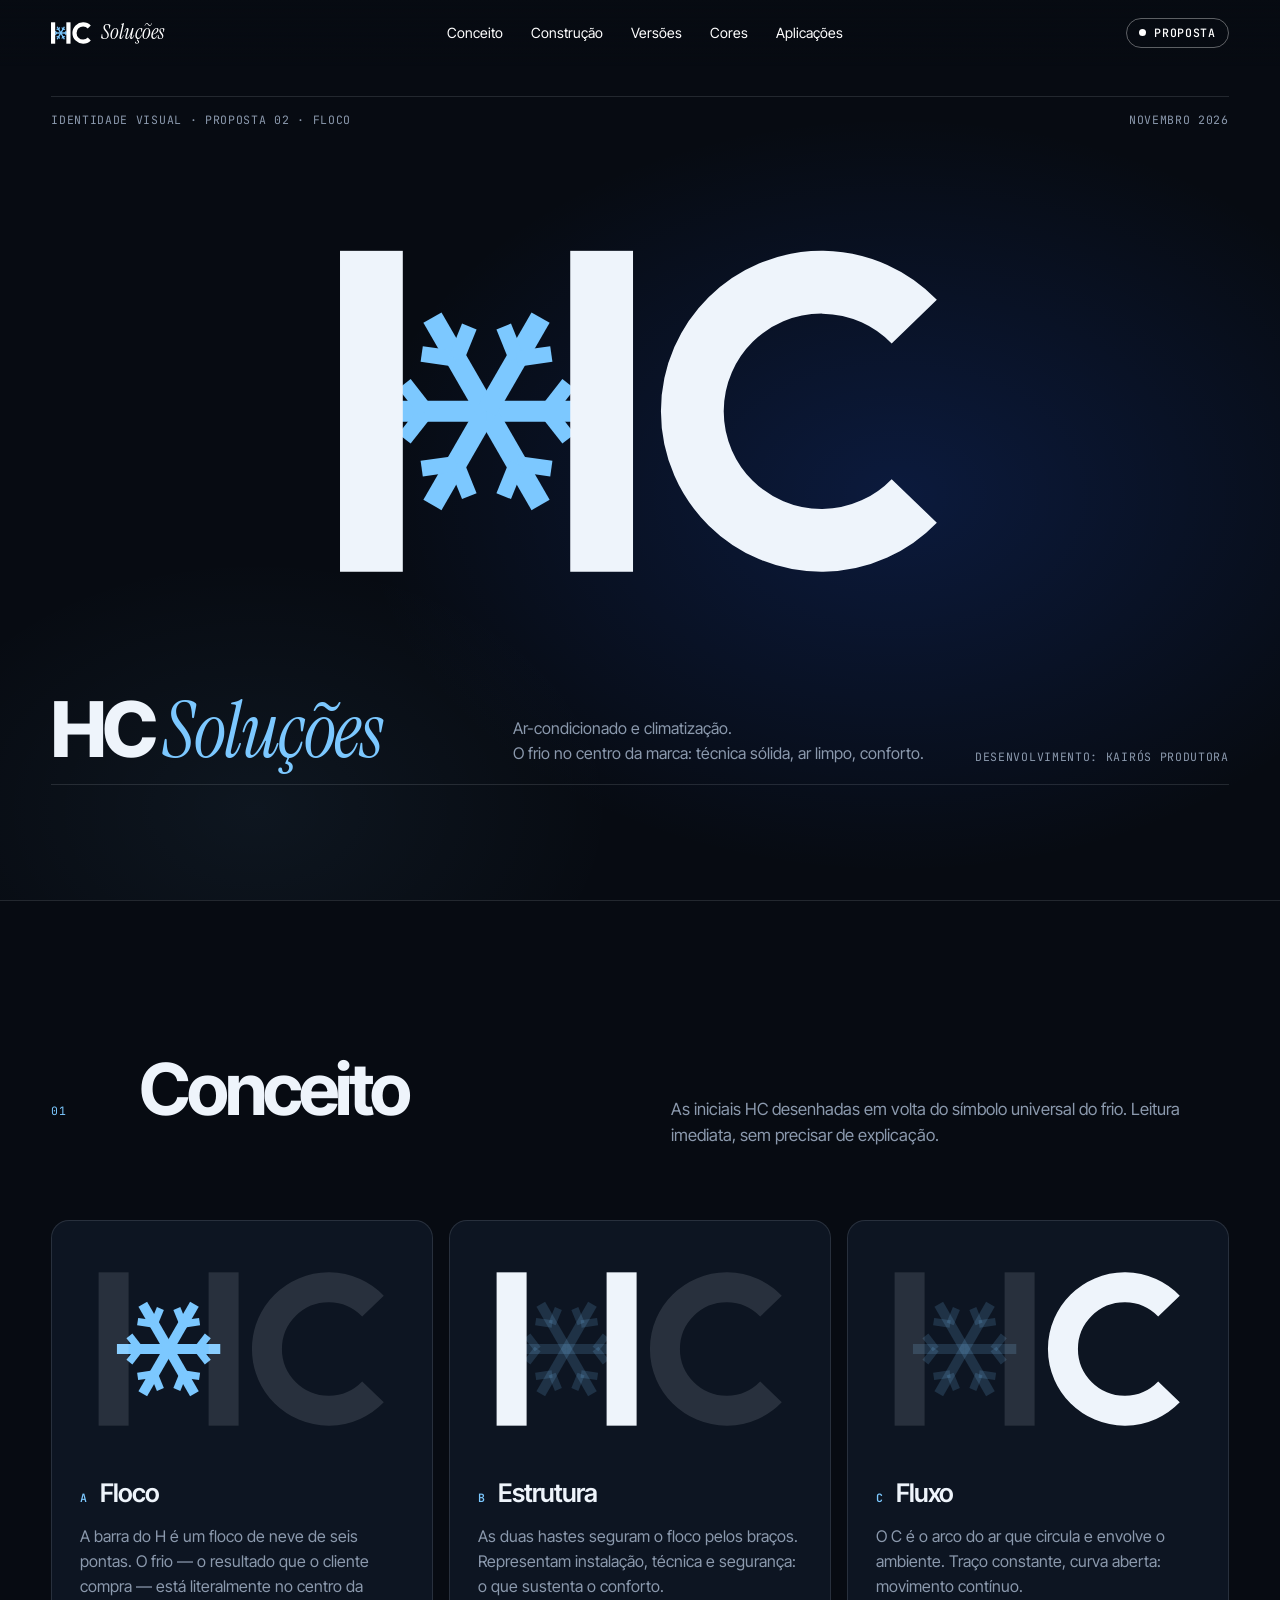
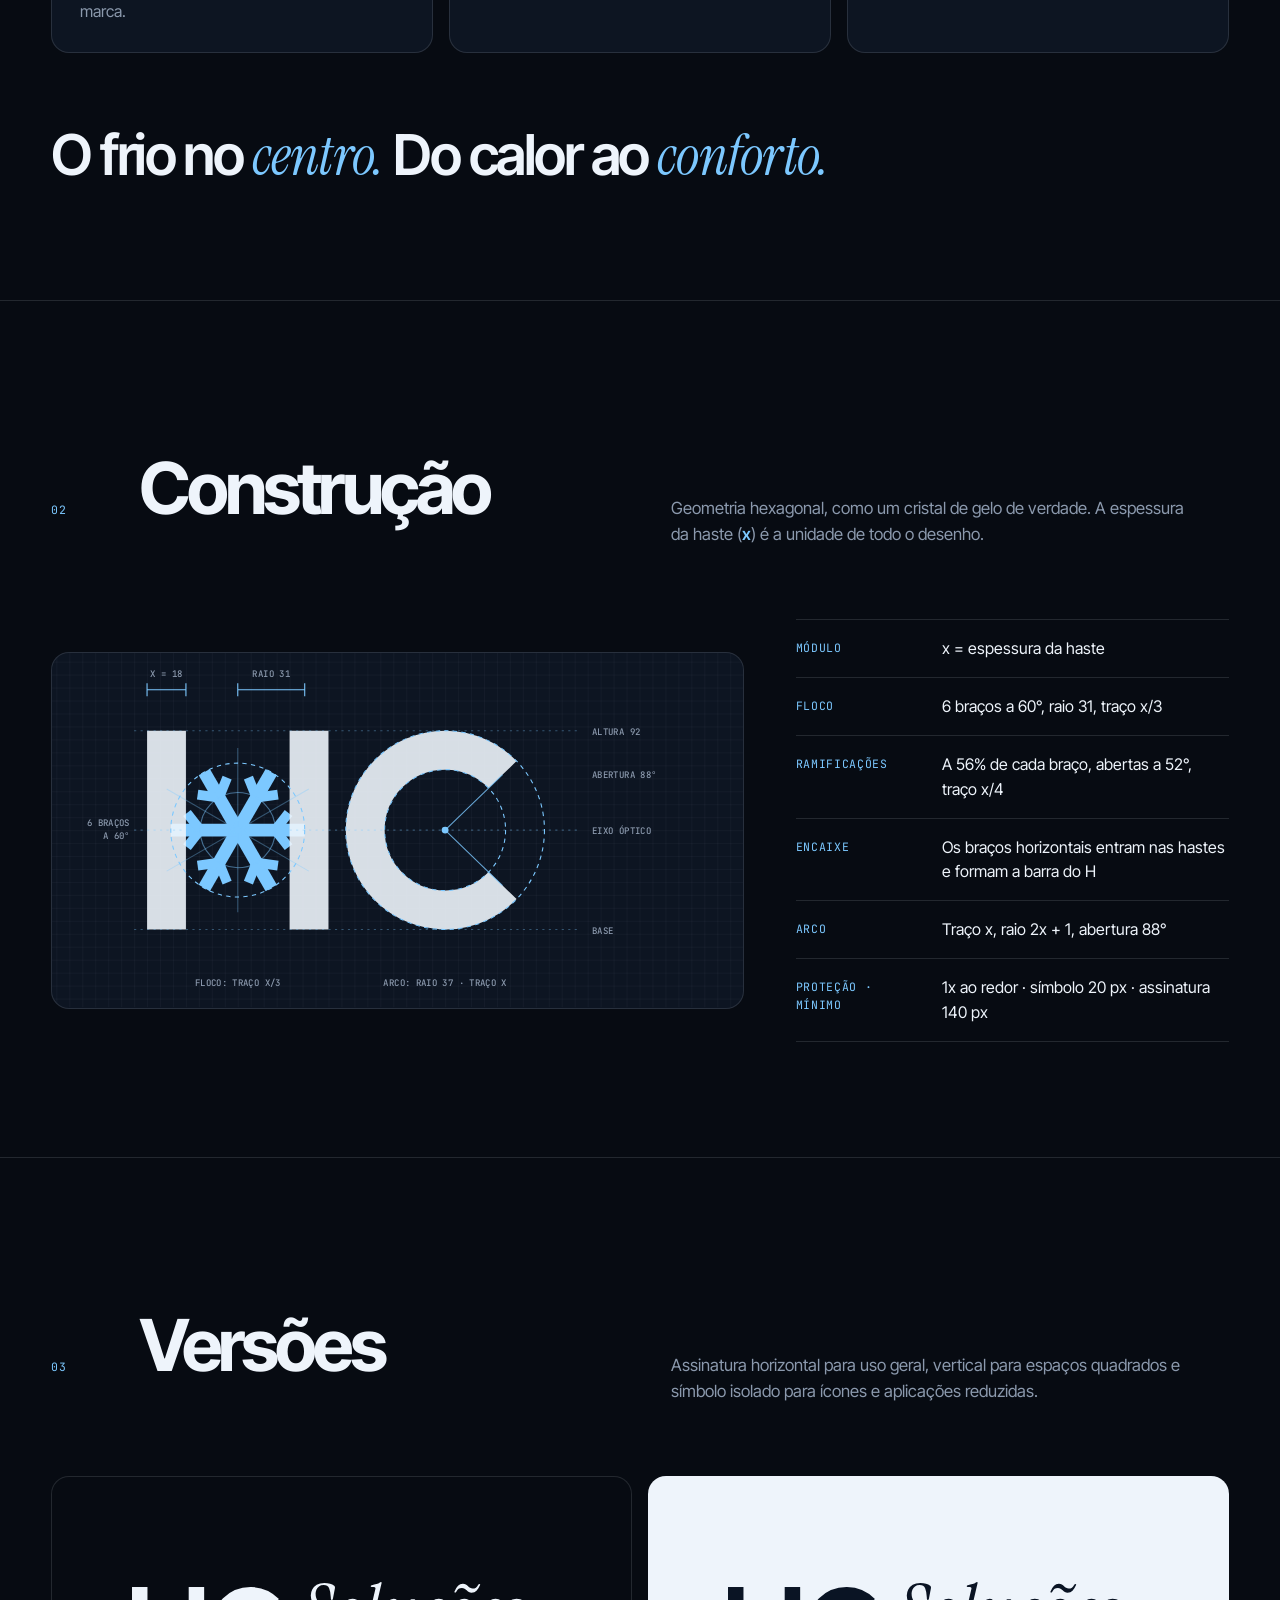
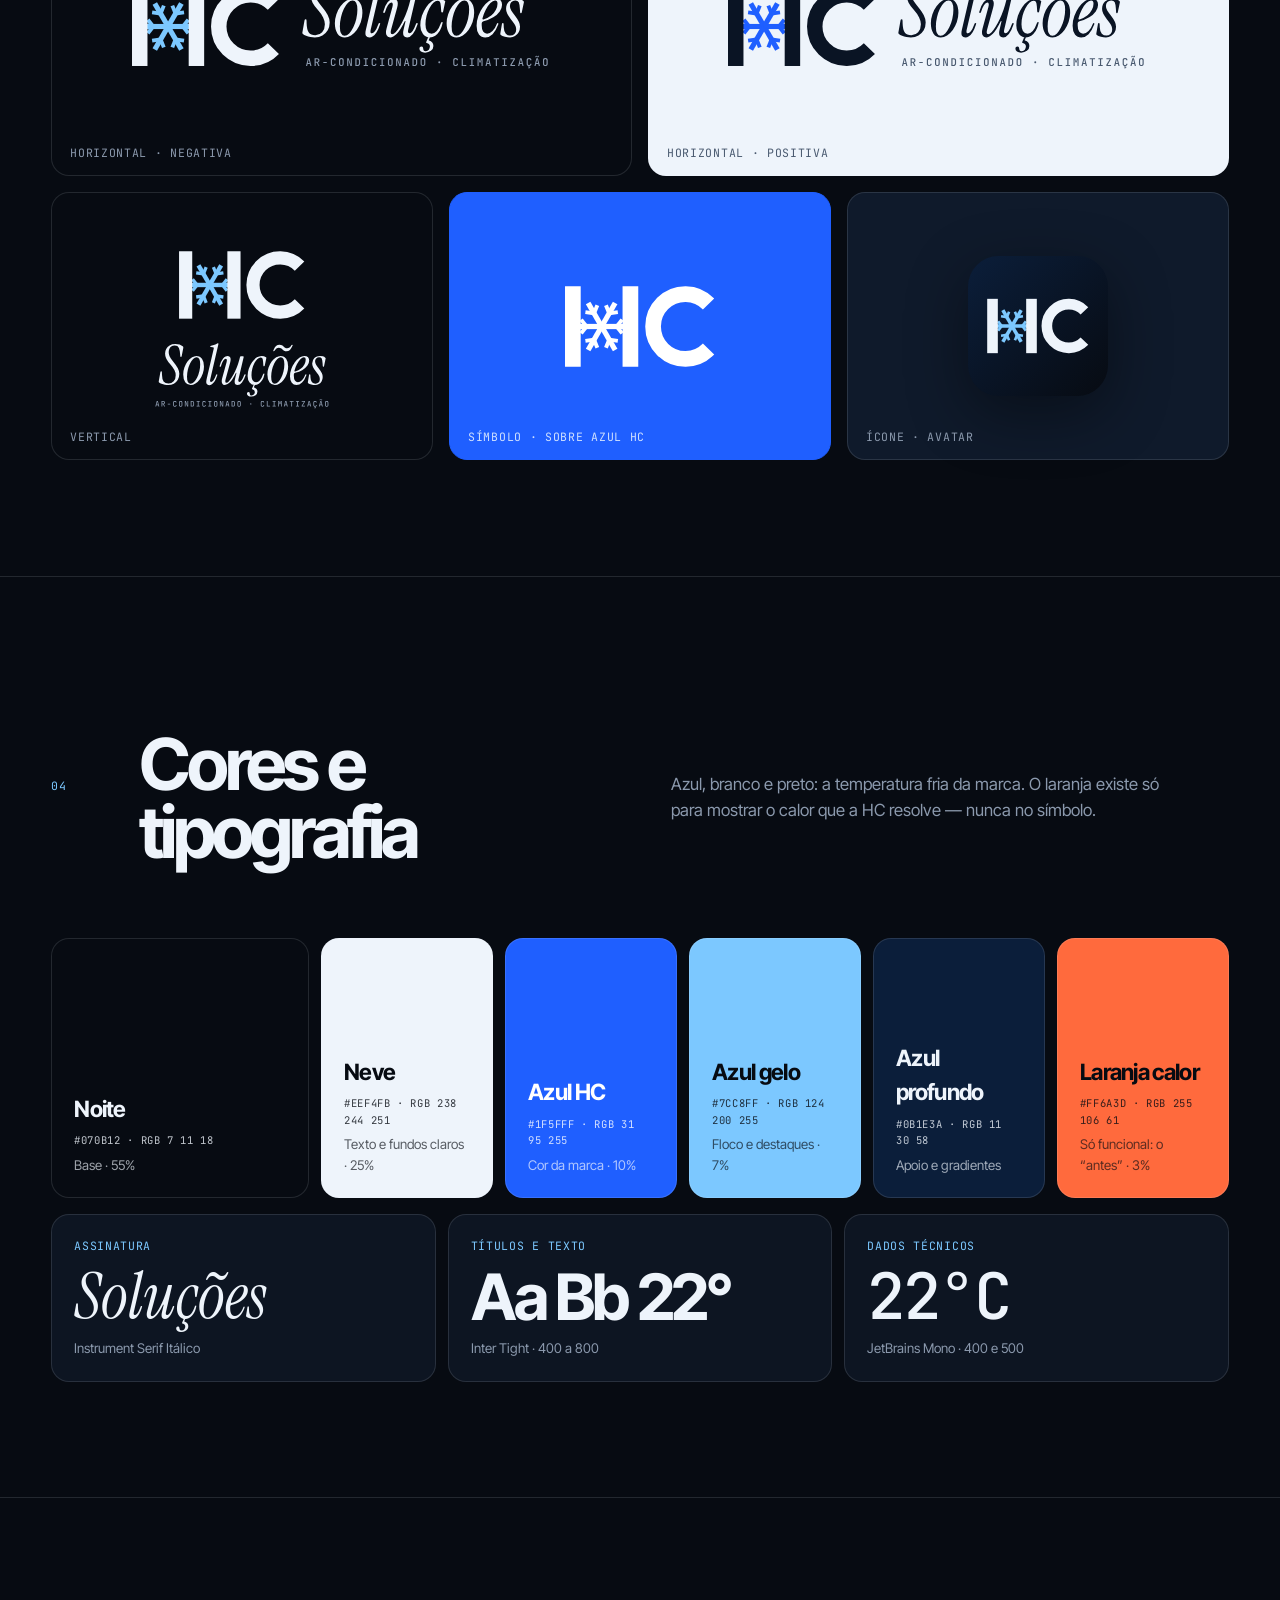
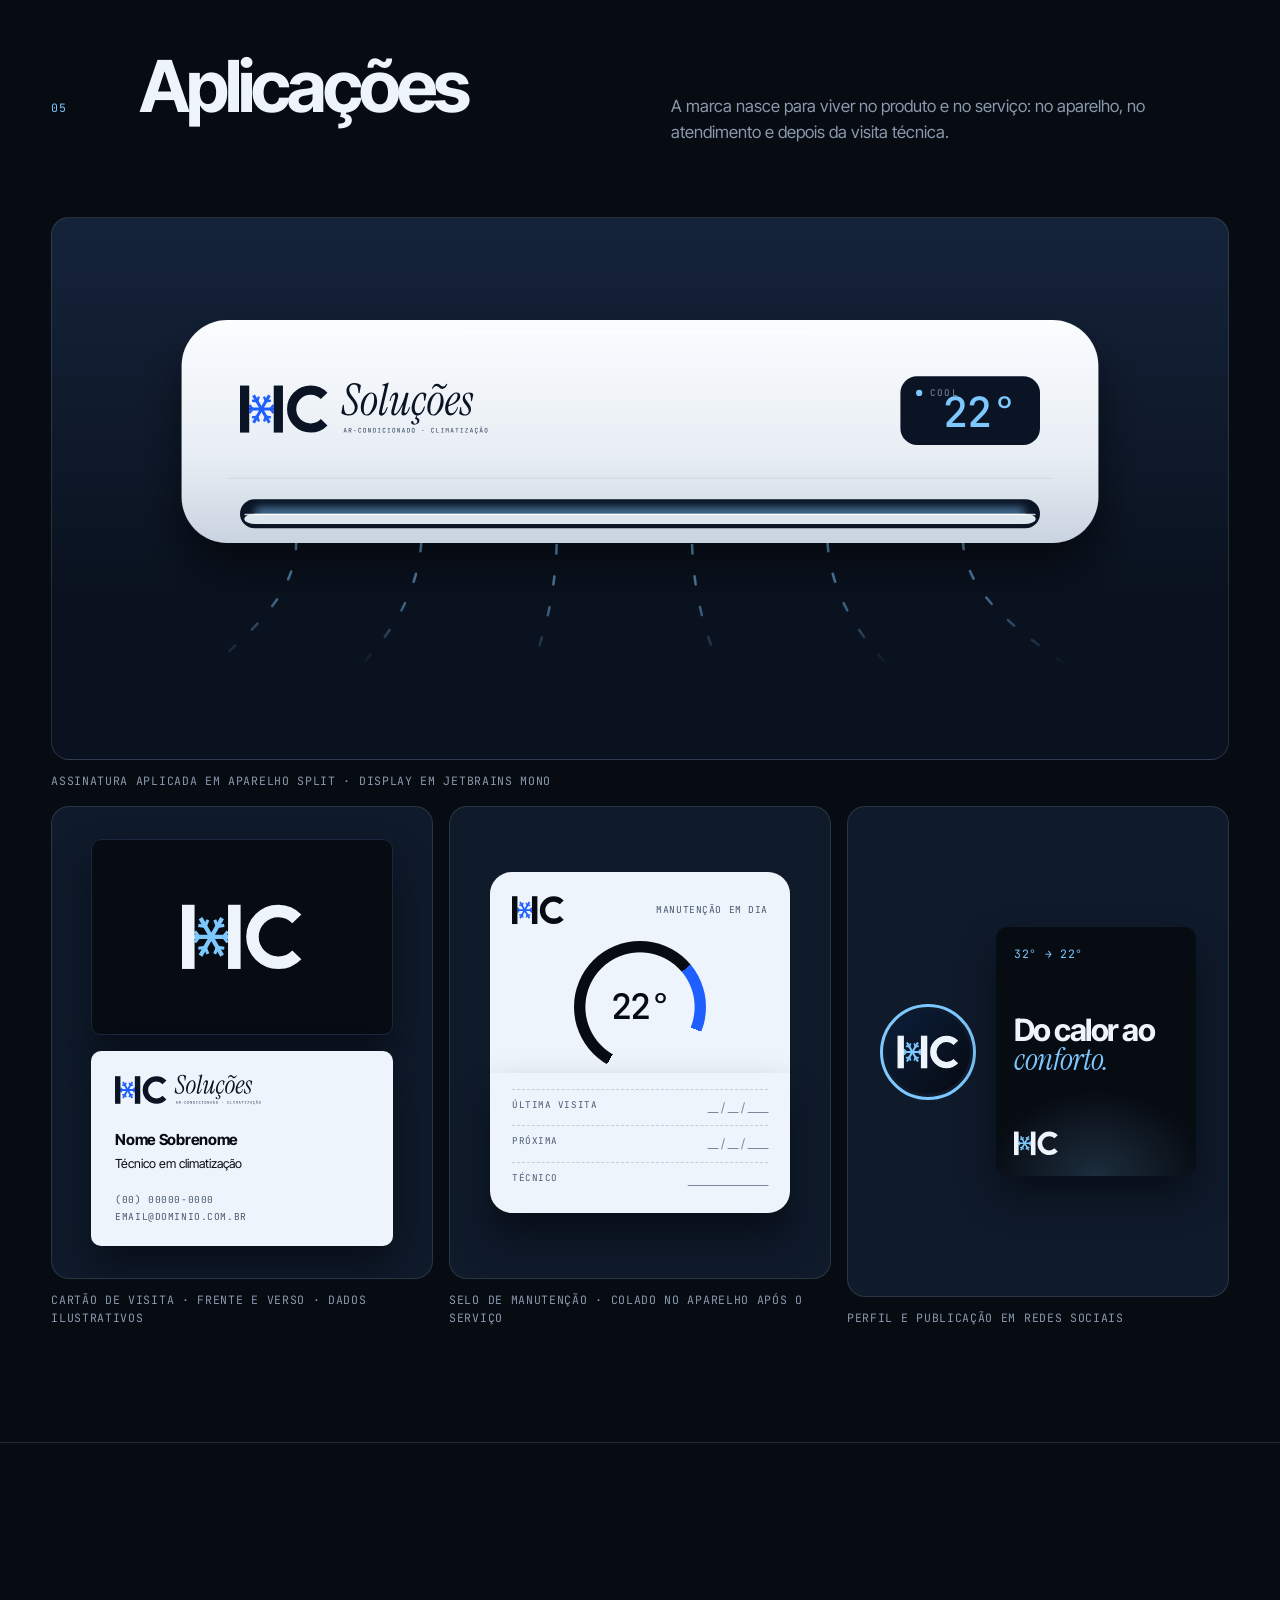
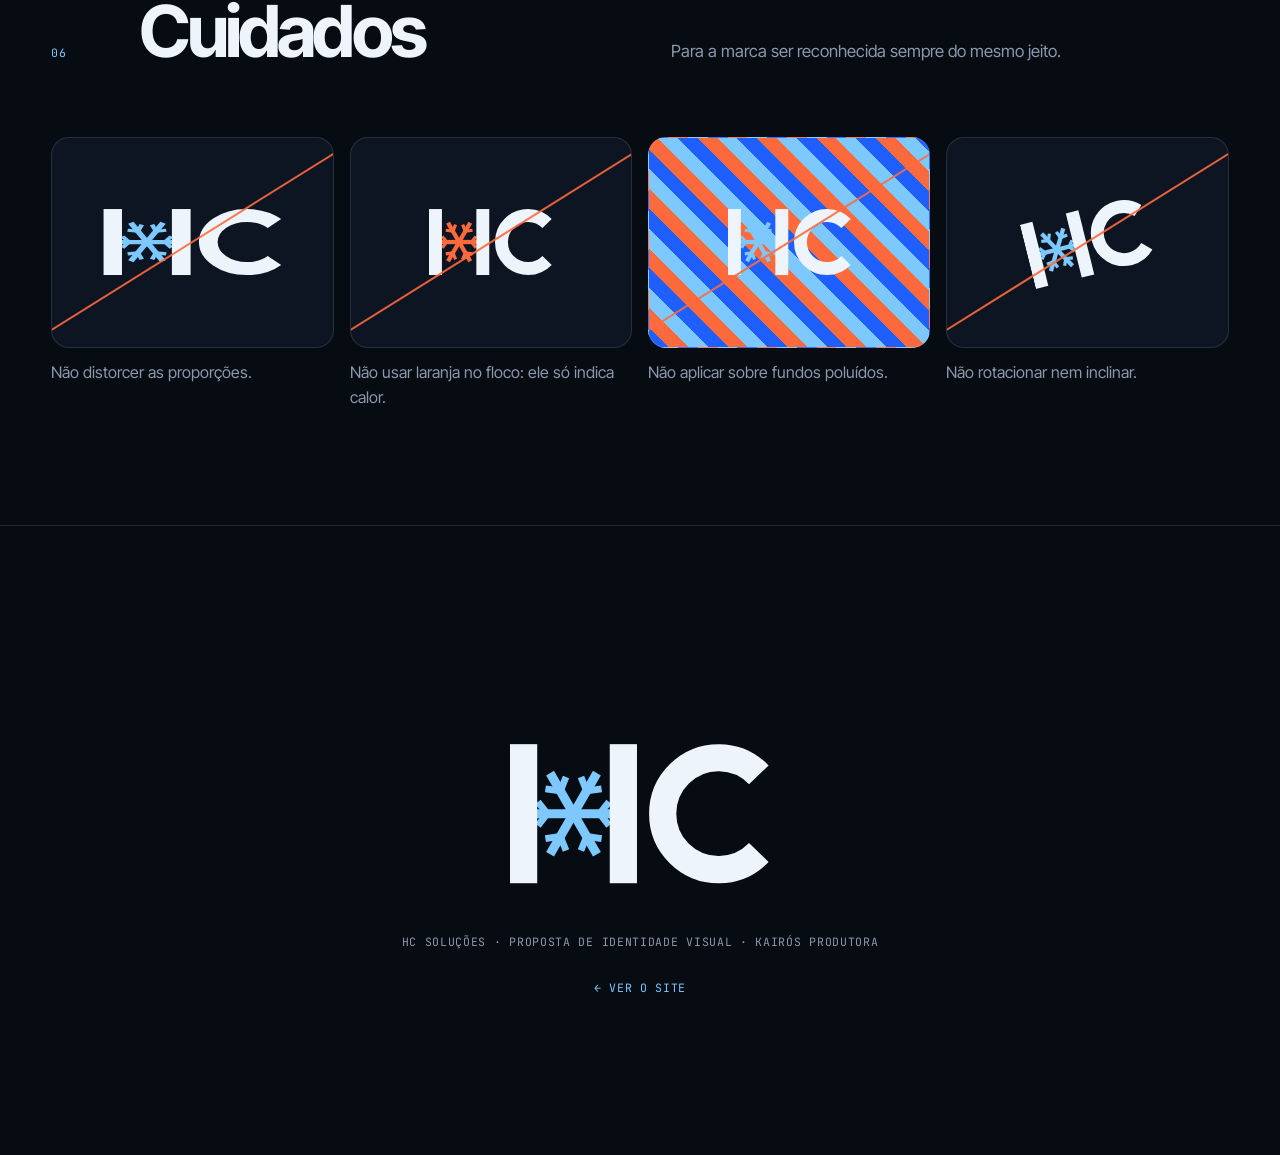
==== commit 5232bffa: "Proposta 02 da marca: HC com floco de neve em azul, branco e preto O floco de seis pontas forma a ba" ====
--- a/marca.html
+++ b/marca.html
@@ -3,7 +3,7 @@
 <head>
   <meta charset="UTF-8">
   <meta name="viewport" content="width=device-width, initial-scale=1, viewport-fit=cover">
-  <meta name="theme-color" content="#0e0e0c">
+  <meta name="theme-color" content="#070b12">
   <meta name="robots" content="noindex,nofollow">
   <meta name="description" content="Proposta de identidade visual da HC Soluções — ar-condicionado e climatização.">
   <title>HC Soluções — Proposta de identidade visual</title>
@@ -16,11 +16,9 @@
 </head>
 <body class="brandbook">
   <svg width="0" height="0" style="position:absolute" aria-hidden="true">
-    <symbol id="hc-symbol" viewBox="0 0 152 120">
-      <rect x="0" y="14" width="18" height="92" style="fill:var(--stem,currentColor)"/><rect x="46" y="14" width="18" height="92" style="fill:var(--stem,currentColor)"/>
-      <rect x="18" y="45" width="28" height="6" style="fill:var(--bar,currentColor)"/><rect x="18" y="57" width="28" height="6" style="fill:var(--bar,currentColor)"/><rect x="18" y="69" width="28" height="6" style="fill:var(--bar,currentColor)"/>
-      <path d="M144.62 34.30A37 37 0 1 0 105.95 94.98" fill="none" style="stroke:var(--arc,currentColor)" stroke-width="18"/>
-      <path d="M108.42 95.74A37 37 0 0 0 144.62 85.70" fill="none" style="stroke:var(--gauge,#d2ff3c)" stroke-width="18"/>
+    <symbol id="hc-symbol" viewBox="0 0 172 120">
+      <g class="hc-flake"><path d="M42.00 60.00L73.00 60.00" style="stroke:var(--flake,#7cc8ff)" stroke-width="6" stroke-linecap="butt" fill="none"/><path d="M59.36 60.00L65.52 52.12" style="stroke:var(--flake,#7cc8ff)" stroke-width="4.5" stroke-linecap="butt" fill="none"/><path d="M59.36 60.00L65.52 67.88" style="stroke:var(--flake,#7cc8ff)" stroke-width="4.5" stroke-linecap="butt" fill="none"/><path d="M42.00 60.00L57.50 86.85" style="stroke:var(--flake,#7cc8ff)" stroke-width="6" stroke-linecap="butt" fill="none"/><path d="M50.68 75.03L60.58 76.43" style="stroke:var(--flake,#7cc8ff)" stroke-width="4.5" stroke-linecap="butt" fill="none"/><path d="M50.68 75.03L46.93 84.31" style="stroke:var(--flake,#7cc8ff)" stroke-width="4.5" stroke-linecap="butt" fill="none"/><path d="M42.00 60.00L26.50 86.85" style="stroke:var(--flake,#7cc8ff)" stroke-width="6" stroke-linecap="butt" fill="none"/><path d="M33.32 75.03L37.07 84.31" style="stroke:var(--flake,#7cc8ff)" stroke-width="4.5" stroke-linecap="butt" fill="none"/><path d="M33.32 75.03L23.42 76.43" style="stroke:var(--flake,#7cc8ff)" stroke-width="4.5" stroke-linecap="butt" fill="none"/><path d="M42.00 60.00L11.00 60.00" style="stroke:var(--flake,#7cc8ff)" stroke-width="6" stroke-linecap="butt" fill="none"/><path d="M24.64 60.00L18.48 67.88" style="stroke:var(--flake,#7cc8ff)" stroke-width="4.5" stroke-linecap="butt" fill="none"/><path d="M24.64 60.00L18.48 52.12" style="stroke:var(--flake,#7cc8ff)" stroke-width="4.5" stroke-linecap="butt" fill="none"/><path d="M42.00 60.00L26.50 33.15" style="stroke:var(--flake,#7cc8ff)" stroke-width="6" stroke-linecap="butt" fill="none"/><path d="M33.32 44.97L23.42 43.57" style="stroke:var(--flake,#7cc8ff)" stroke-width="4.5" stroke-linecap="butt" fill="none"/><path d="M33.32 44.97L37.07 35.69" style="stroke:var(--flake,#7cc8ff)" stroke-width="4.5" stroke-linecap="butt" fill="none"/><path d="M42.00 60.00L57.50 33.15" style="stroke:var(--flake,#7cc8ff)" stroke-width="6" stroke-linecap="butt" fill="none"/><path d="M50.68 44.97L46.93 35.69" style="stroke:var(--flake,#7cc8ff)" stroke-width="4.5" stroke-linecap="butt" fill="none"/><path d="M50.68 44.97L60.58 43.57" style="stroke:var(--flake,#7cc8ff)" stroke-width="4.5" stroke-linecap="butt" fill="none"/></g>
+      <rect x="0" y="14" width="18" height="92" style="fill:var(--stem,currentColor)"/><rect x="66" y="14" width="18" height="92" style="fill:var(--stem,currentColor)"/><path d="M164.62 34.30A37 37 0 1 0 164.62 85.70" fill="none" style="stroke:var(--arc,currentColor)" stroke-width="18"/>
     </symbol>
   </svg>
   <a class="skip" href="#conteudo">Pular para o conteúdo</a>
@@ -44,13 +42,13 @@
   <main id="conteudo">
     <!-- CAPA -->
     <section class="bk bk--cover" aria-labelledby="capa-title">
-      <div class="cover__meta mono"><span>Identidade visual · Proposta 01</span><span>Novembro 2026</span></div>
+      <div class="cover__meta mono"><span>Identidade visual · Proposta 02 · Floco</span><span>Novembro 2026</span></div>
       <div class="cover__mark">
         <svg class="cover__symbol" aria-hidden="true"><use href="#hc-symbol"/></svg>
       </div>
       <div class="cover__foot">
         <h1 id="capa-title">HC <em>Soluções</em></h1>
-        <p>Ar-condicionado e climatização.<br>Uma marca que transforma estrutura técnica em sensação de conforto.</p>
+        <p>Ar-condicionado e climatização.<br>O frio no centro da marca: técnica sólida, ar limpo, conforto.</p>
         <span class="mono">Desenvolvimento: KAIRÓS Produtora</span>
       </div>
     </section>
@@ -58,65 +56,68 @@
     <!-- 01 CONCEITO -->
     <section class="bk" id="conceito" aria-labelledby="conceito-title">
       <header class="bk__head"><span class="mono idx">01</span><h2 id="conceito-title">Conceito</h2>
-        <p>O símbolo une as iniciais a dois elementos que todo cliente reconhece no aparelho: a saída de ar e o controle de temperatura.</p></header>
+        <p>As iniciais HC desenhadas em volta do símbolo universal do frio. Leitura imediata, sem precisar de explicação.</p></header>
       <ol class="concept">
         <li>
-          <svg class="concept__fig is-bar" aria-hidden="true"><use href="#hc-symbol"/></svg>
-          <h3><span class="mono">A</span> Aleta</h3>
-          <p>A barra do H é formada por três lâminas — as aletas que direcionam o ar no split. Estrutura e fluxo na mesma letra.</p>
+          <svg class="concept__fig is-flake" aria-hidden="true"><use href="#hc-symbol"/></svg>
+          <h3><span class="mono">A</span> Floco</h3>
+          <p>A barra do H é um floco de neve de seis pontas. O frio — o resultado que o cliente compra — está literalmente no centro da marca.</p>
+        </li>
+        <li>
+          <svg class="concept__fig is-stem" aria-hidden="true"><use href="#hc-symbol"/></svg>
+          <h3><span class="mono">B</span> Estrutura</h3>
+          <p>As duas hastes seguram o floco pelos braços. Representam instalação, técnica e segurança: o que sustenta o conforto.</p>
         </li>
         <li>
           <svg class="concept__fig is-arc" aria-hidden="true"><use href="#hc-symbol"/></svg>
-          <h3><span class="mono">B</span> Mostrador</h3>
-          <p>O C é desenhado como um dial de temperatura. Um arco contínuo, de traço constante, que remete a precisão e controle.</p>
-        </li>
-        <li>
-          <svg class="concept__fig is-gauge" aria-hidden="true"><use href="#hc-symbol"/></svg>
-          <h3><span class="mono">C</span> Ponto de conforto</h3>
-          <p>O trecho em verde-lima é o ponteiro: o momento em que o ambiente chega à temperatura ideal. É a assinatura da marca.</p>
+          <h3><span class="mono">C</span> Fluxo</h3>
+          <p>O C é o arco do ar que circula e envolve o ambiente. Traço constante, curva aberta: movimento contínuo.</p>
         </li>
       </ol>
-      <p class="concept__line">Do calor ao <em>conforto.</em> Do complexo ao <em>claro.</em></p>
+      <p class="concept__line">O frio no <em>centro.</em> Do calor ao <em>conforto.</em></p>
     </section>
 
     <!-- 02 CONSTRUÇÃO -->
     <section class="bk" id="construcao" aria-labelledby="construcao-title">
       <header class="bk__head"><span class="mono idx">02</span><h2 id="construcao-title">Construção</h2>
-        <p>Geometria simples e modular. A espessura da haste (<b>x</b>) é a unidade de todo o desenho — garante leitura do bordado ao outdoor.</p></header>
+        <p>Geometria hexagonal, como um cristal de gelo de verdade. A espessura da haste (<b>x</b>) é a unidade de todo o desenho.</p></header>
       <div class="build">
-        <svg class="build__grid" viewBox="-44 -22 290 164" role="img" aria-label="Diagrama de construção do símbolo HC">
-          <defs><pattern id="g6" width="6" height="6" patternUnits="userSpaceOnUse"><path d="M6 0H0V6" fill="none" stroke="#f2efe8" stroke-opacity=".07" stroke-width=".4"/></pattern></defs>
-          <rect x="-44" y="-22" width="290" height="164" fill="url(#g6)"/>
-          <use href="#hc-symbol" x="0" y="0" width="152" height="120" class="build__sym"/>
-          <g fill="none" stroke="#d2ff3c" stroke-width=".5">
-            <circle cx="118" cy="60" r="46" stroke-dasharray="2 2"/>
-            <circle cx="118" cy="60" r="28" stroke-dasharray="2 2"/>
-            <circle cx="118" cy="60" r="37" stroke-opacity=".5"/>
-            <path d="M118 60L144.62 34.30M118 60L144.62 85.70M118 60L108.42 95.74" stroke-opacity=".8"/>
-            <path d="M-6 14H180M-6 106H180M-6 60H180" stroke-opacity=".35" stroke-dasharray="1 2"/><path d="M146 33L176 33M146 87L176 87M144.62 85.70" stroke-opacity=".6"/>
+        <svg class="build__grid" viewBox="-44 -22 320 164" role="img" aria-label="Diagrama de construção do símbolo HC">
+          <defs><pattern id="g6" width="6" height="6" patternUnits="userSpaceOnUse"><path d="M6 0H0V6" fill="none" stroke="#eef4fb" stroke-opacity=".07" stroke-width=".4"/></pattern></defs>
+          <rect x="-44" y="-22" width="320" height="164" fill="url(#g6)"/>
+          <use href="#hc-symbol" x="0" y="0" width="172" height="120" class="build__sym"/>
+          <g fill="none" stroke="#7cc8ff" stroke-width=".5">
+            <circle cx="42" cy="60" r="31" stroke-dasharray="2 2"/>
+            <circle cx="42" cy="60" r="17.4" stroke-opacity=".5"/>
+            <path d="M42 22V98M9.1 41L74.9 79M9.1 79L74.9 41" stroke-opacity=".35"/>
+            <circle cx="138" cy="60" r="46" stroke-dasharray="2 2"/>
+            <circle cx="138" cy="60" r="28" stroke-dasharray="2 2"/>
+            <path d="M138 60L164.6 34.3M138 60L164.6 85.7" stroke-opacity=".8"/>
+            <path d="M-6 14H200M-6 106H200M-6 60H200" stroke-opacity=".35" stroke-dasharray="1 2"/>
             <path d="M0 -8V-2M18 -8V-2M0 -5H18"/>
-            <path d="M-12 45V75M-15 45H-9M-15 75H-9"/>
-          </g>
-          <circle cx="118" cy="60" r="1.6" fill="#d2ff3c"/>
+            <path d="M42 -8V-2M73 -8V-2M42 -5H73"/>
+          </g>
+          <circle cx="42" cy="60" r="1.6" fill="#7cc8ff"/><circle cx="138" cy="60" r="1.6" fill="#7cc8ff"/>
           <g class="build__labels">
             <text x="9" y="-11" text-anchor="middle">x = 18</text>
-            <text x="-16" y="62" text-anchor="end">3 aletas</text>
-            <text x="-16" y="68" text-anchor="end">6 · 6 · 6</text>
-            <text x="184" y="16">altura 92</text>
-            <text x="184" y="35">abertura 88°</text>
-            <text x="184" y="62">eixo óptico</text>
-            <text x="184" y="89">mostrador 62°</text>
-            <text x="184" y="108">base</text>
-            <text x="118" y="132" text-anchor="middle">raio 37 · traço x</text>
+            <text x="57.5" y="-11" text-anchor="middle">raio 31</text>
+            <text x="-8" y="58" text-anchor="end">6 braços</text>
+            <text x="-8" y="64" text-anchor="end">a 60°</text>
+            <text x="206" y="16">altura 92</text>
+            <text x="206" y="36">abertura 88°</text>
+            <text x="206" y="62">eixo óptico</text>
+            <text x="206" y="108">base</text>
+            <text x="138" y="132" text-anchor="middle">arco: raio 37 · traço x</text>
+            <text x="42" y="132" text-anchor="middle">floco: traço x/3</text>
           </g>
         </svg>
         <dl class="build__specs">
           <div><dt class="mono">Módulo</dt><dd>x = espessura da haste</dd></div>
-          <div><dt class="mono">Aletas</dt><dd>3 lâminas de x/3, espaçadas x/3</dd></div>
+          <div><dt class="mono">Floco</dt><dd>6 braços a 60°, raio 31, traço x/3</dd></div>
+          <div><dt class="mono">Ramificações</dt><dd>A 56% de cada braço, abertas a 52°, traço x/4</dd></div>
+          <div><dt class="mono">Encaixe</dt><dd>Os braços horizontais entram nas hastes e formam a barra do H</dd></div>
           <div><dt class="mono">Arco</dt><dd>Traço x, raio 2x + 1, abertura 88°</dd></div>
-          <div><dt class="mono">Mostrador</dt><dd>62° do arco, separado por um corte radial</dd></div>
-          <div><dt class="mono">Área de proteção</dt><dd>1x ao redor de toda a marca</dd></div>
-          <div><dt class="mono">Tamanho mínimo</dt><dd>Símbolo 16 px · Assinatura 120 px de largura</dd></div>
+          <div><dt class="mono">Proteção · mínimo</dt><dd>1x ao redor · símbolo 20 px · assinatura 140 px</dd></div>
         </dl>
       </div>
     </section>
@@ -129,7 +130,7 @@
         <figure class="v v--wide v--dark"><img src="./assets/logo/hc-logo-horizontal-negativo.svg" alt="Assinatura horizontal, versão negativa"><figcaption class="mono">Horizontal · negativa</figcaption></figure>
         <figure class="v v--wide v--light"><img src="./assets/logo/hc-logo-horizontal-positivo.svg" alt="Assinatura horizontal, versão positiva"><figcaption class="mono">Horizontal · positiva</figcaption></figure>
         <figure class="v v--dark"><img class="v__tall" src="./assets/logo/hc-logo-vertical-negativo.svg" alt="Assinatura vertical"><figcaption class="mono">Vertical</figcaption></figure>
-        <figure class="v v--lime"><img class="v__sym" src="./assets/logo/hc-simbolo-mono-preto.svg" alt="Símbolo monocromático sobre lima"><figcaption class="mono">Símbolo · monocromático</figcaption></figure>
+        <figure class="v v--blue"><img class="v__sym" src="./assets/logo/hc-simbolo-azul.svg" alt="Símbolo branco sobre azul"><figcaption class="mono">Símbolo · sobre Azul HC</figcaption></figure>
         <figure class="v v--gray"><img class="v__icon" src="./assets/logo/hc-icone-app.svg" alt="Ícone de aplicativo"><figcaption class="mono">Ícone · avatar</figcaption></figure>
       </div>
     </section>
@@ -137,13 +138,14 @@
     <!-- 04 CORES E TIPOGRAFIA -->
     <section class="bk" id="cores" aria-labelledby="cores-title">
       <header class="bk__head"><span class="mono idx">04</span><h2 id="cores-title">Cores e tipografia</h2>
-        <p>Base escura e neutra, para transmitir solidez técnica. O lima aparece pouco — e por isso sinaliza: conforto, ação, destaque.</p></header>
+        <p>Azul, branco e preto: a temperatura fria da marca. O laranja existe só para mostrar o calor que a HC resolve — nunca no símbolo.</p></header>
       <ul class="swatches">
-        <li style="--c:#0e0e0c;--t:#f2efe8" class="sw--big"><b>Grafite</b><span class="mono">#0E0E0C · RGB 14 14 12</span><small>Base · 60%</small></li>
-        <li style="--c:#f2efe8;--t:#0e0e0c"><b>Areia</b><span class="mono">#F2EFE8 · RGB 242 239 232</span><small>Texto e fundos claros · 25%</small></li>
-        <li style="--c:#d2ff3c;--t:#0e0e0c"><b>Lima conforto</b><span class="mono">#D2FF3C · RGB 210 255 60</span><small>Assinatura e destaque · 10%</small></li>
-        <li style="--c:#9a958b;--t:#0e0e0c"><b>Cinza quente</b><span class="mono">#9A958B · RGB 154 149 139</span><small>Apoio</small></li>
-        <li style="--c:#ff6a3d;--t:#0e0e0c"><b>Calor</b><span class="mono">#FF6A3D · RGB 255 106 61</span><small>Uso funcional: antes/depois</small></li>
+        <li style="--c:#070b12;--t:#eef4fb" class="sw--big"><b>Noite</b><span class="mono">#070B12 · RGB 7 11 18</span><small>Base · 55%</small></li>
+        <li style="--c:#eef4fb;--t:#070b12"><b>Neve</b><span class="mono">#EEF4FB · RGB 238 244 251</span><small>Texto e fundos claros · 25%</small></li>
+        <li style="--c:#1f5fff;--t:#ffffff"><b>Azul HC</b><span class="mono">#1F5FFF · RGB 31 95 255</span><small>Cor da marca · 10%</small></li>
+        <li style="--c:#7cc8ff;--t:#070b12"><b>Azul gelo</b><span class="mono">#7CC8FF · RGB 124 200 255</span><small>Floco e destaques · 7%</small></li>
+        <li style="--c:#0b1e3a;--t:#eef4fb"><b>Azul profundo</b><span class="mono">#0B1E3A · RGB 11 30 58</span><small>Apoio e gradientes</small></li>
+        <li style="--c:#ff6a3d;--t:#070b12"><b>Laranja calor</b><span class="mono">#FF6A3D · RGB 255 106 61</span><small>Só funcional: o “antes” · 3%</small></li>
       </ul>
       <div class="type">
         <div><span class="mono">Assinatura</span><p class="type__s" style="font-family:var(--serif);font-style:italic">Soluções</p><small>Instrument Serif Itálico</small></div>
@@ -163,13 +165,13 @@
           <title id="split-title-b">Aparelho de ar-condicionado split com a marca HC Soluções</title>
           <defs>
           <linearGradient id="ac-body" x1="0" y1="0" x2="0" y2="1">
-          <stop offset="0" stop-color="#fcfbf7"/><stop offset=".62" stop-color="#ece9e1"/><stop offset="1" stop-color="#d3cfc4"/>
+          <stop offset="0" stop-color="#fbfdff"/><stop offset=".62" stop-color="#e7edf4"/><stop offset="1" stop-color="#c9d3df"/>
           </linearGradient>
           <linearGradient id="ac-sheen" x1="0" y1="0" x2="1" y2="0">
           <stop offset="0" stop-color="#fff" stop-opacity="0"/><stop offset=".5" stop-color="#fff" stop-opacity=".7"/><stop offset="1" stop-color="#fff" stop-opacity="0"/>
           </linearGradient>
           <linearGradient id="ac-air" x1="0" y1="0" x2="0" y2="1">
-          <stop offset="0" stop-color="#d2ff3c" stop-opacity=".9"/><stop offset="1" stop-color="#d2ff3c" stop-opacity="0"/>
+          <stop offset="0" stop-color="#7cc8ff" stop-opacity=".9"/><stop offset="1" stop-color="#7cc8ff" stop-opacity="0"/>
           </linearGradient>
           <filter id="ac-shadow" x="-10%" y="-20%" width="120%" height="160%">
           <feDropShadow dx="0" dy="26" stdDeviation="22" flood-color="#000" flood-opacity=".55"/>
@@ -188,13 +190,13 @@
           </g>
           <rect x="96" y="34" width="768" height="3" rx="1.5" fill="url(#ac-sheen)"/>
           <path d="M84 176H876" stroke="#000" stroke-opacity=".07"/>
-          <rect x="96" y="196" width="768" height="28" rx="14" fill="#141412"/>
-          <rect class="split__glow" x="110" y="204" width="740" height="10" rx="5" fill="#d2ff3c"/>
-          <g class="split__flap"><rect x="100" y="198" width="760" height="22" rx="11" fill="#e4e0d6"/><rect x="100" y="198" width="760" height="3" rx="1.5" fill="#fff" opacity=".8"/></g>
-          <image href="./assets/logo/hc-logo-horizontal-aparelho.svg" x="96" y="82" width="215" height="55"/>
+          <rect x="96" y="196" width="768" height="28" rx="14" fill="#0a1424"/>
+          <rect class="split__glow" x="110" y="204" width="740" height="10" rx="5" fill="#7cc8ff"/>
+          <g class="split__flap"><rect x="100" y="198" width="760" height="22" rx="11" fill="#dde5ee"/><rect x="100" y="198" width="760" height="3" rx="1.5" fill="#fff" opacity=".8"/></g>
+          <image href="./assets/logo/hc-logo-horizontal-aparelho.svg" x="96" y="80" width="240" height="59"/>
           <g class="split__display">
-          <rect x="730" y="78" width="134" height="66" rx="16" fill="#121210"/>
-          <circle cx="748" cy="94" r="3" fill="#d2ff3c" class="split__led"/>
+          <rect x="730" y="78" width="134" height="66" rx="16" fill="#0a1424"/>
+          <circle cx="748" cy="94" r="3" fill="#7cc8ff" class="split__led"/>
           <text x="806" y="127" text-anchor="middle" class="split__temp" data-temp-display>22°</text>
           <text x="758" y="97" class="split__mode">COOL</text>
           </g>
@@ -248,7 +250,7 @@
         <p>Para a marca ser reconhecida sempre do mesmo jeito.</p></header>
       <ul class="donts">
         <li><div class="donts__box"><svg style="transform:scaleX(1.45)" aria-hidden="true"><use href="#hc-symbol"/></svg></div><p>Não distorcer as proporções.</p></li>
-        <li><div class="donts__box"><svg style="--gauge:#3d8bff" aria-hidden="true"><use href="#hc-symbol"/></svg></div><p>Não trocar a cor do mostrador.</p></li>
+        <li><div class="donts__box"><svg style="--flake:#ff6a3d" aria-hidden="true"><use href="#hc-symbol"/></svg></div><p>Não usar laranja no floco: ele só indica calor.</p></li>
         <li><div class="donts__box donts__box--busy"><svg aria-hidden="true"><use href="#hc-symbol"/></svg></div><p>Não aplicar sobre fundos poluídos.</p></li>
         <li><div class="donts__box"><svg style="transform:rotate(-14deg)" aria-hidden="true"><use href="#hc-symbol"/></svg></div><p>Não rotacionar nem inclinar.</p></li>
       </ul>
--- a/css/styles.css
+++ b/css/styles.css
@@ -1,16 +1,18 @@
 /* ==========================================================================
    HC Soluções — Proposta visual "Do complexo ao claro"
-   Tokens provisórios: substituir pela identidade oficial após aprovação.
+   Proposta 02 — paleta azul, branco e preto; laranja só como "calor".
    ========================================================================== */
 :root {
-  --bg: #0e0e0c;
-  --bg-2: #161613;
-  --ink: #f2efe8;
-  --muted: #9a958b;
-  --line: rgba(242, 239, 232, .12);
-  --accent: #d2ff3c;           /* cor-sinal provisória */
-  --accent-ink: #0e0e0c;
-  --heat: #ff6a3d;             /* cor de apoio: calor */
+  --bg: #070b12;
+  --bg-2: #0d1522;
+  --ink: #eef4fb;
+  --muted: #8b99ad;
+  --line: rgba(238, 244, 251, .12);
+  --accent: #7cc8ff;           /* Azul gelo — destaque */
+  --accent-ink: #070b12;
+  --blue: #1f5fff;             /* Azul HC */
+  --navy: #0b1e3a;             /* Azul profundo */
+  --heat: #ff6a3d;             /* Laranja calor — uso funcional */
 
   --sans: "Inter Tight", Inter, system-ui, -apple-system, "Segoe UI", sans-serif;
   --serif: "Instrument Serif", "Times New Roman", serif;
@@ -73,7 +75,7 @@
   mix-blend-mode: difference; color: #fff;
 }
 .brand { display: inline-flex; align-items: center; gap: 10px; text-decoration: none; }
-.brand__mark { width: 36px; height: 28px; display: block; }
+.brand__mark { width: 40px; height: 28px; display: block; }
 .brand__name { font-family: var(--serif); font-style: italic; font-size: 1.3rem; line-height: 1; }
 .nav ul { display: flex; gap: 28px; list-style: none; margin: 0; padding: 0; }
 .nav ul a {
@@ -103,7 +105,8 @@
   display: grid; grid-template-rows: auto 1fr auto;
   padding: 88px var(--pad) 32px;
   background:
-    radial-gradient(1200px 600px at 70% 10%, rgba(210, 255, 60, .06), transparent 60%),
+    radial-gradient(1200px 600px at 70% 10%, rgba(31, 95, 255, .16), transparent 60%),
+    radial-gradient(900px 500px at 10% 100%, rgba(124, 200, 255, .06), transparent 60%),
     var(--bg);
 }
 .hero__stage::before { /* grade de referência */
@@ -161,7 +164,7 @@
   position: absolute; inset: 0; pointer-events: none;
   background:
     radial-gradient(70% 60% at 50% 30%, rgba(255, 106, 61, calc(.22 * (1 - var(--cp)))), transparent 70%),
-    radial-gradient(60% 55% at 50% 85%, rgba(210, 255, 60, calc(.13 * var(--cp))), transparent 70%);
+    radial-gradient(60% 55% at 50% 85%, rgba(31, 95, 255, calc(.28 * var(--cp))), transparent 70%);
 }
 .climate__air::after { /* ondulação de calor */
   content: ""; position: absolute; inset: 0;
@@ -174,8 +177,8 @@
 .climate__title em { color: color-mix(in srgb, var(--heat) calc(100% - var(--cp) * 100%), var(--accent)); }
 .climate__unit { position: relative; margin: 0; align-self: center; justify-self: center; width: min(100%, 1040px); }
 .split { display: block; width: 100%; height: auto; overflow: visible; }
-.split__temp { font: 500 40px var(--mono); fill: #d2ff3c; letter-spacing: -.02em; }
-.split__mode { font: 500 9px var(--mono); fill: #6f6b62; letter-spacing: .14em; }
+.split__temp { font: 500 40px var(--mono); fill: #7cc8ff; letter-spacing: -.02em; }
+.split__mode { font: 500 9px var(--mono); fill: #6b7a90; letter-spacing: .14em; }
 .split__led { animation: pulse 1.8s ease-in-out infinite; }
 .split__flap { transform-box: fill-box; transform-origin: 50% 0; transform: translateY(calc(var(--cp) * 12px)) scaleY(calc(1 - var(--cp) * .55)); }
 .split__glow { opacity: calc(var(--cp) * .55); filter: blur(4px); }
@@ -188,6 +191,15 @@
 }
 .climate__readout { display: flex; align-items: center; gap: 14px; color: var(--muted); margin: 0; }
 .climate__readout b { color: var(--ink); font-size: 1.6rem; font-weight: 500; letter-spacing: -.02em; font-variant-numeric: tabular-nums; min-width: 4.2ch; }
+.climate__snow { position: absolute; inset: 0; pointer-events: none; opacity: clamp(0, calc((var(--cp) - .55) * 2.2), 1); }
+.climate__snow span {
+  position: absolute; top: -24px; left: var(--x); width: var(--s); aspect-ratio: 1; color: var(--accent); opacity: .7;
+  animation: snow var(--d) linear var(--delay) infinite;
+}
+.climate__snow svg { width: 100%; height: 100%; display: block; }
+@keyframes snow {
+  to { transform: translate3d(var(--drift), 105vh, 0) rotate(240deg); }
+}
 .climate__readout .meter i { transform: scaleX(var(--cp)); background: linear-gradient(90deg, var(--heat), var(--accent)); }
 .climate__readout [data-climate-state] { color: var(--accent); }
 .climate__copy { max-width: 400px; color: var(--muted); text-align: right; }
@@ -265,12 +277,12 @@
   display: flex; flex-direction: column; gap: 14px; min-height: 340px;
   padding: 24px; border: 1px solid var(--line); border-radius: 18px;
   background:
-    radial-gradient(400px circle at var(--mx) var(--my), rgba(210, 255, 60, .09), transparent 50%),
+    radial-gradient(400px circle at var(--mx) var(--my), rgba(124, 200, 255, .09), transparent 50%),
     var(--bg-2);
   transform: rotateX(var(--rx)) rotateY(var(--ry));
   transition: transform .5s var(--ease), border-color .3s;
 }
-.card:hover { border-color: rgba(242, 239, 232, .28); }
+.card:hover { border-color: rgba(238, 244, 251, .28); }
 .card__state {
   align-self: flex-start; display: inline-flex; align-items: center; gap: 8px;
   color: var(--muted); border: 1px solid var(--line); border-radius: 999px; padding: 6px 10px;
@@ -354,6 +366,7 @@
   .js .hero__title .line > span { transform: none; }
   .hero, .climate { height: auto; }
   .climate { --cp: 1; }
+  .climate__snow { display: none; }
   .climate__stage { position: relative; }
   .hero__stage { position: relative; }
   .hero__title { transform: none; opacity: 1; }
--- a/css/marca.css
+++ b/css/marca.css
@@ -3,7 +3,7 @@
    Usa os tokens de styles.css.
    ========================================================================== */
 .brandbook { overflow-x: hidden; }
-.brandbook .nav { mix-blend-mode: normal; background: linear-gradient(var(--bg), rgba(14, 14, 12, 0)); }
+.brandbook .nav { mix-blend-mode: normal; background: linear-gradient(var(--bg), rgba(7, 11, 18, 0)); }
 
 .bk { position: relative; padding: clamp(100px, 12vw, 160px) var(--pad) clamp(72px, 9vw, 120px); border-top: 1px solid var(--line); }
 .bk__head {
@@ -18,11 +18,11 @@
 .bk--cover {
   min-height: 100svh; border-top: 0; display: grid; grid-template-rows: auto 1fr auto; gap: 24px;
   padding-top: 96px;
-  background: radial-gradient(60% 60% at 70% 55%, rgba(210, 255, 60, .07), transparent 70%);
+  background: radial-gradient(60% 60% at 70% 55%, rgba(31, 95, 255, .18), transparent 70%), radial-gradient(40% 40% at 20% 90%, rgba(124, 200, 255, .06), transparent 70%);
 }
 .cover__meta { display: flex; justify-content: space-between; color: var(--muted); border-top: 1px solid var(--line); padding-top: 14px; }
 .cover__mark { display: grid; place-items: center; }
-.cover__symbol { width: min(62vw, 600px); aspect-ratio: 152 / 120; height: auto; color: var(--ink); }
+.cover__symbol { width: min(62vw, 600px); aspect-ratio: 172 / 120; height: auto; color: var(--ink); }
 .cover__foot {
   display: grid; grid-template-columns: 1fr 1fr auto; gap: 24px; align-items: end;
   border-bottom: 1px solid var(--line); padding-bottom: 18px;
@@ -35,10 +35,10 @@
 /* 01 Conceito */
 .concept { list-style: none; padding: 0; margin: 0; display: grid; grid-template-columns: repeat(3, minmax(0, 1fr)); gap: 16px; }
 .concept li { border: 1px solid var(--line); border-radius: 18px; padding: 28px; background: var(--bg-2); display: flex; flex-direction: column; gap: 12px; }
-.concept__fig { width: 100%; aspect-ratio: 152 / 120; height: auto; max-height: 200px; color: rgba(242, 239, 232, .12); margin-bottom: 12px; --gauge: rgba(210, 255, 60, .16); }
-.concept__fig.is-bar { --bar: var(--ink); }
+.concept__fig { width: 100%; aspect-ratio: 172 / 120; height: auto; max-height: 200px; color: rgba(238, 244, 251, .12); margin-bottom: 12px; --flake: rgba(124, 200, 255, .16); }
+.concept__fig.is-flake { --flake: #7cc8ff; }
+.concept__fig.is-stem { --stem: var(--ink); }
 .concept__fig.is-arc { --arc: var(--ink); }
-.concept__fig.is-gauge { --gauge: #d2ff3c; }
 .concept h3 { font-size: 1.6rem; letter-spacing: -.04em; font-weight: 600; display: flex; gap: 12px; align-items: baseline; }
 .concept h3 .mono { color: var(--accent); }
 .concept p { color: var(--muted); }
@@ -48,7 +48,7 @@
 /* 02 Construção */
 .build { display: grid; grid-template-columns: minmax(0, 1.6fr) minmax(0, 1fr); gap: clamp(24px, 4vw, 56px); align-items: center; }
 .build__grid { width: 100%; height: auto; border: 1px solid var(--line); border-radius: 18px; background: var(--bg-2); }
-.build__sym { color: rgba(242, 239, 232, .9); }
+.build__sym { color: rgba(238, 244, 251, .9); }
 .build__labels text { font: 500 4.2px var(--mono); fill: var(--muted); letter-spacing: .04em; text-transform: uppercase; }
 .build__specs { margin: 0; display: grid; gap: 0; border-top: 1px solid var(--line); }
 .build__specs div { display: grid; grid-template-columns: 130px 1fr; gap: 16px; padding: 16px 0; border-bottom: 1px solid var(--line); }
@@ -66,12 +66,13 @@
 .v figcaption { position: absolute; left: 18px; bottom: 14px; color: var(--muted); }
 .v--dark { background: var(--bg); }
 .v--light { background: var(--ink); }
-.v--light figcaption, .v--lime figcaption { color: #5b5850; }
-.v--lime { background: var(--accent); border-color: var(--accent); }
-.v--gray { background: #26261f; }
+.v--light figcaption { color: #4a5a70; }
+.v--blue { background: var(--blue); border-color: var(--blue); }
+.v--blue figcaption { color: #cfe0ff !important; }
+.v--gray { background: #0f1a2b; }
 
 /* 04 Cores e tipografia */
-.swatches { list-style: none; padding: 0; margin: 0; display: grid; grid-template-columns: 1.6fr repeat(4, 1fr); gap: 12px; }
+.swatches { list-style: none; padding: 0; margin: 0; display: grid; grid-template-columns: 1.5fr repeat(5, 1fr); gap: 12px; }
 .swatches li {
   background: var(--c); color: var(--t); border-radius: 18px; min-height: 260px; padding: 22px;
   display: flex; flex-direction: column; justify-content: flex-end; gap: 6px; border: 1px solid var(--line);
@@ -93,45 +94,45 @@
 .app--split { grid-column: 1 / -1; }
 .app__split {
   padding: clamp(32px, 6vw, 80px) clamp(16px, 6vw, 96px) clamp(48px, 7vw, 96px);
-  background: linear-gradient(180deg, #2a2924, #191915 70%);
+  background: linear-gradient(180deg, #15233a, #0a121f 70%);
 }
 .app__split .split { max-width: 1000px; margin: 0 auto; }
 
-.biz { display: grid; gap: 16px; padding: 32px; background: #22221d; place-content: center; }
+.biz { display: grid; gap: 16px; padding: 32px; background: #0f1a2b; place-content: center; }
 .biz__card { aspect-ratio: 85 / 55; width: min(100%, 340px); border-radius: 10px; box-shadow: 0 20px 40px rgba(0, 0, 0, .45); }
-.biz__card--front { background: var(--bg); display: grid; place-items: center; border: 1px solid #2a2a25; }
-.biz__card--front svg { width: 40%; aspect-ratio: 152 / 120; color: var(--ink); }
+.biz__card--front { background: var(--bg); display: grid; place-items: center; border: 1px solid #1a2740; }
+.biz__card--front svg { width: 40%; aspect-ratio: 172 / 120; color: var(--ink); }
 .biz__card--back { background: var(--ink); color: var(--bg); padding: 7% 8%; display: flex; flex-direction: column; justify-content: space-between; }
 .biz__card--back img { width: 58%; }
 .biz__card--back div { display: flex; flex-direction: column; gap: 2px; font-size: .78rem; }
 .biz__card--back b { font-size: .95rem; letter-spacing: -.02em; }
-.biz__card--back .mono { font-size: .6rem; color: #5b5850; }
-
-.tag { padding: 32px; background: #22221d; display: grid; justify-items: center; align-content: center; gap: 0; }
+.biz__card--back .mono { font-size: .6rem; color: #4a5a70; }
+
+.tag { padding: 32px; background: #0f1a2b; display: grid; justify-items: center; align-content: center; gap: 0; }
 .tag > * { width: min(100%, 300px); }
 .tag__top, .tag__dial, .tag dl { background: var(--ink); color: var(--bg); }
 .tag__top { border-radius: 22px 22px 0 0; padding: 20px 22px 6px; display: flex; justify-content: space-between; align-items: center; }
-.tag__top svg { width: 52px; aspect-ratio: 152 / 120; --gauge: #9fcf00; }
-.tag__top .mono { font-size: .6rem; color: #5b5850; }
+.tag__top svg { width: 52px; aspect-ratio: 172 / 120; --flake: #1f5fff; }
+.tag__top .mono { font-size: .6rem; color: #4a5a70; }
 .tag__dial { padding: 6px 22px 0; display: grid; place-items: center; }
 .tag__dial span {
   width: 132px; aspect-ratio: 1; border-radius: 50%; display: grid; place-items: center;
   font: 500 2.2rem var(--mono); letter-spacing: -.04em;
-  background: radial-gradient(circle, var(--ink) 58%, transparent 59%), conic-gradient(from 210deg, #0e0e0c 0 200deg, #b6e61e 200deg 262deg, transparent 262deg);
+  background: radial-gradient(circle, var(--ink) 58%, transparent 59%), conic-gradient(from 210deg, #070b12 0 200deg, #1f5fff 200deg 262deg, transparent 262deg);
 }
 .tag dl { margin: 0; padding: 16px 22px 22px; border-radius: 0 0 22px 22px; display: grid; gap: 8px; box-shadow: 0 24px 40px rgba(0, 0, 0, .45); }
-.tag dl div { display: flex; justify-content: space-between; gap: 12px; border-top: 1px dashed #c9c5bb; padding-top: 8px; }
-.tag dt { font-size: .58rem; color: #5b5850; }
-.tag dd { margin: 0; font-size: .8rem; color: #8a867c; }
-
-.social { padding: 32px; background: #22221d; display: grid; grid-template-columns: auto 1fr; gap: 20px; align-items: center; }
-.social__avatar { width: 96px; aspect-ratio: 1; border-radius: 50%; overflow: hidden; border: 3px solid var(--accent); padding: 3px; background: #22221d; }
+.tag dl div { display: flex; justify-content: space-between; gap: 12px; border-top: 1px dashed #c3cedb; padding-top: 8px; }
+.tag dt { font-size: .58rem; color: #4a5a70; }
+.tag dd { margin: 0; font-size: .8rem; color: #7b8899; }
+
+.social { padding: 32px; background: #0f1a2b; display: grid; grid-template-columns: auto 1fr; gap: 20px; align-items: center; }
+.social__avatar { width: 96px; aspect-ratio: 1; border-radius: 50%; overflow: hidden; border: 3px solid var(--accent); padding: 3px; background: #0f1a2b; }
 .social__avatar img { width: 100%; border-radius: 50%; display: block; }
-.social__post { aspect-ratio: 4 / 5; border-radius: 12px; background: var(--bg); padding: 18px; display: flex; flex-direction: column; justify-content: space-between; box-shadow: 0 20px 40px rgba(0, 0, 0, .45); background-image: radial-gradient(80% 50% at 50% 100%, rgba(210, 255, 60, .18), transparent 70%); }
+.social__post { aspect-ratio: 4 / 5; border-radius: 12px; background: var(--bg); padding: 18px; display: flex; flex-direction: column; justify-content: space-between; box-shadow: 0 20px 40px rgba(0, 0, 0, .45); background-image: radial-gradient(80% 50% at 50% 100%, rgba(124, 200, 255, .18), transparent 70%); }
 .social__post .mono { color: var(--accent); }
 .social__post p { font-size: clamp(1.5rem, 2.4vw, 2.1rem); font-weight: 700; letter-spacing: -.05em; line-height: .95; }
 .social__post p em { color: var(--accent); }
-.social__post svg { width: 44px; aspect-ratio: 152 / 120; color: var(--ink); }
+.social__post svg { width: 44px; aspect-ratio: 172 / 120; color: var(--ink); }
 
 /* 06 Cuidados */
 .donts { list-style: none; padding: 0; margin: 0; display: grid; grid-template-columns: repeat(4, 1fr); gap: 16px; }
@@ -140,13 +141,13 @@
 .donts__box::after { /* traço de "proibido" */
   content: ""; position: absolute; width: 140%; height: 2px; background: var(--heat); transform: rotate(-32deg); opacity: .9;
 }
-.donts__box svg { width: 44%; aspect-ratio: 152 / 120; color: var(--ink); }
-.donts__box--busy { background: repeating-linear-gradient(45deg, #6b5f8a 0 14px, #d27c3a 14px 28px, #3a8a6b 28px 42px); }
+.donts__box svg { width: 44%; aspect-ratio: 172 / 120; color: var(--ink); }
+.donts__box--busy { background: repeating-linear-gradient(45deg, #1f5fff 0 14px, #ff6a3d 14px 28px, #7cc8ff 28px 42px); }
 .donts p { color: var(--muted); }
 
 /* Encerramento */
 .bk--end { min-height: 70svh; display: flex; flex-direction: column; align-items: center; justify-content: center; gap: 28px; text-align: center; }
-.end__symbol { width: min(40vw, 260px); aspect-ratio: 152 / 120; color: var(--ink); }
+.end__symbol { width: min(40vw, 260px); aspect-ratio: 172 / 120; color: var(--ink); }
 .bk--end p { color: var(--muted); }
 .bk--end a { color: var(--accent); text-decoration: none; }
 
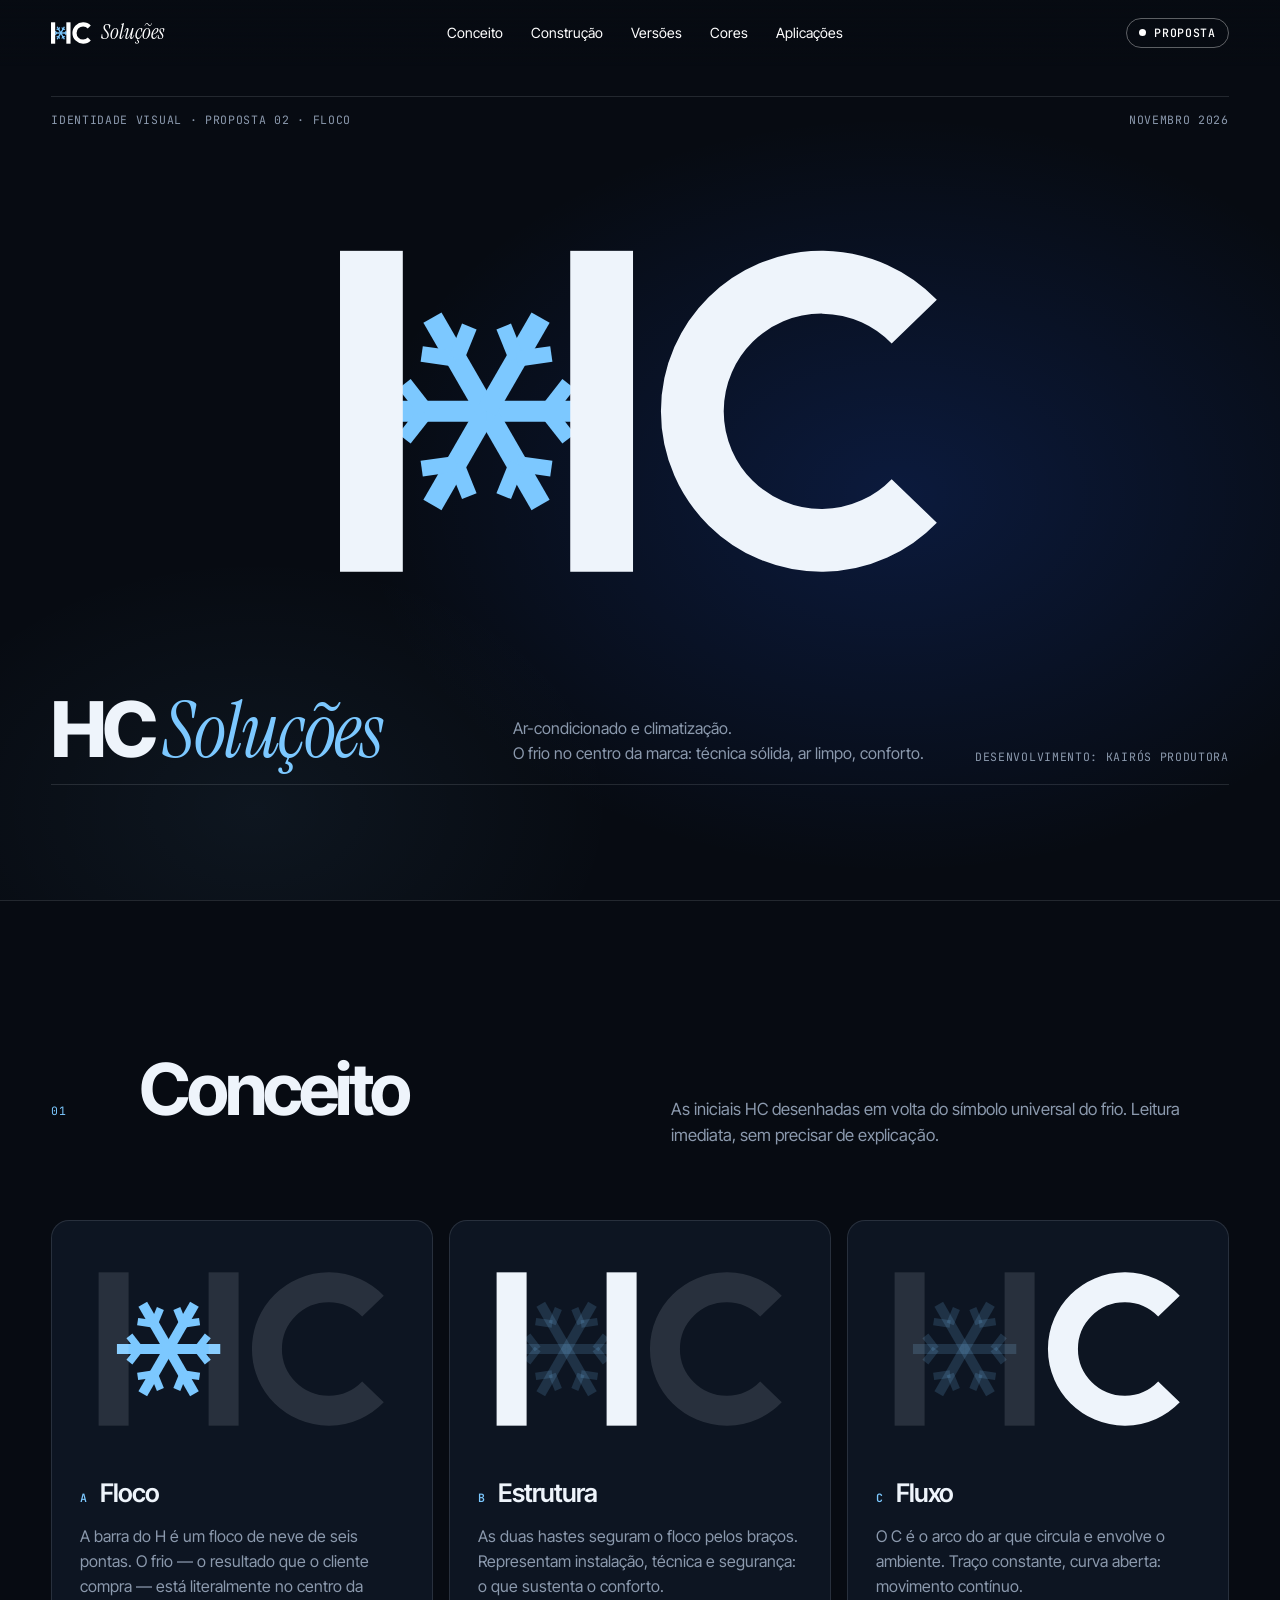
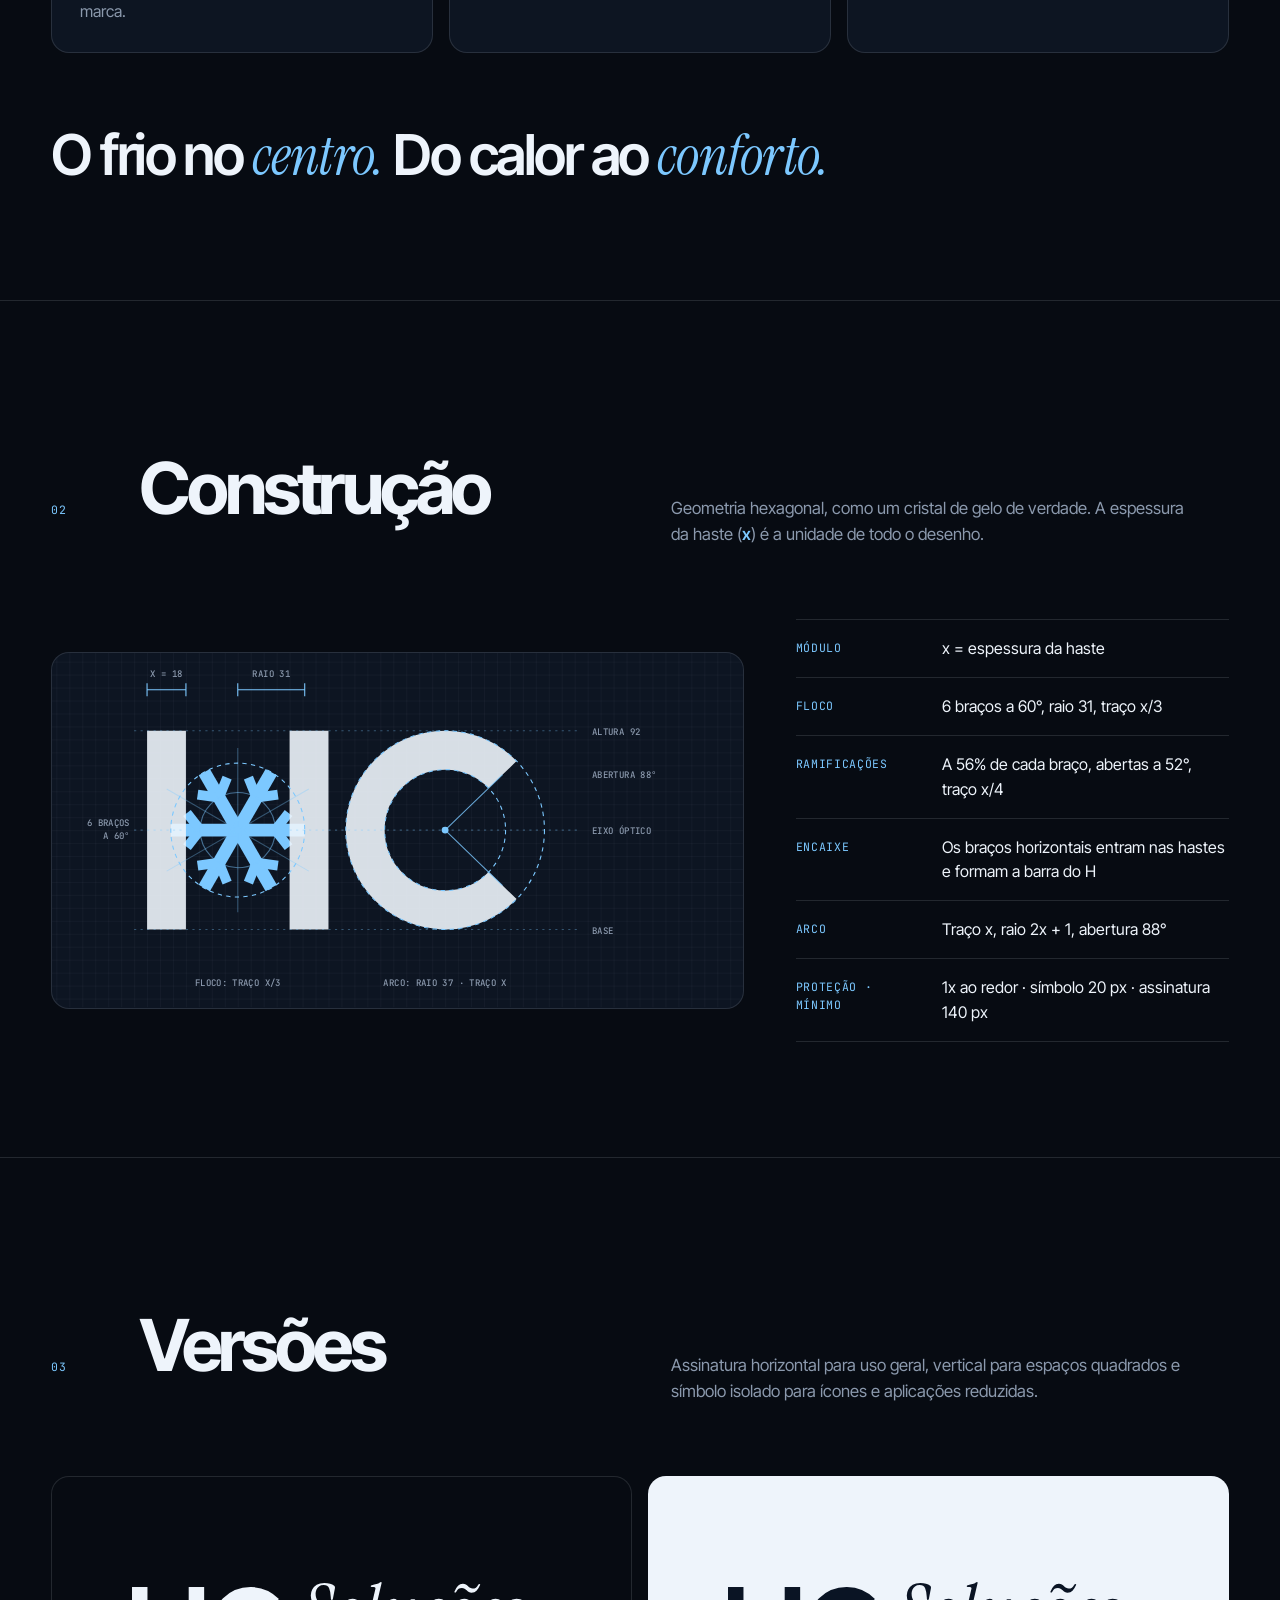
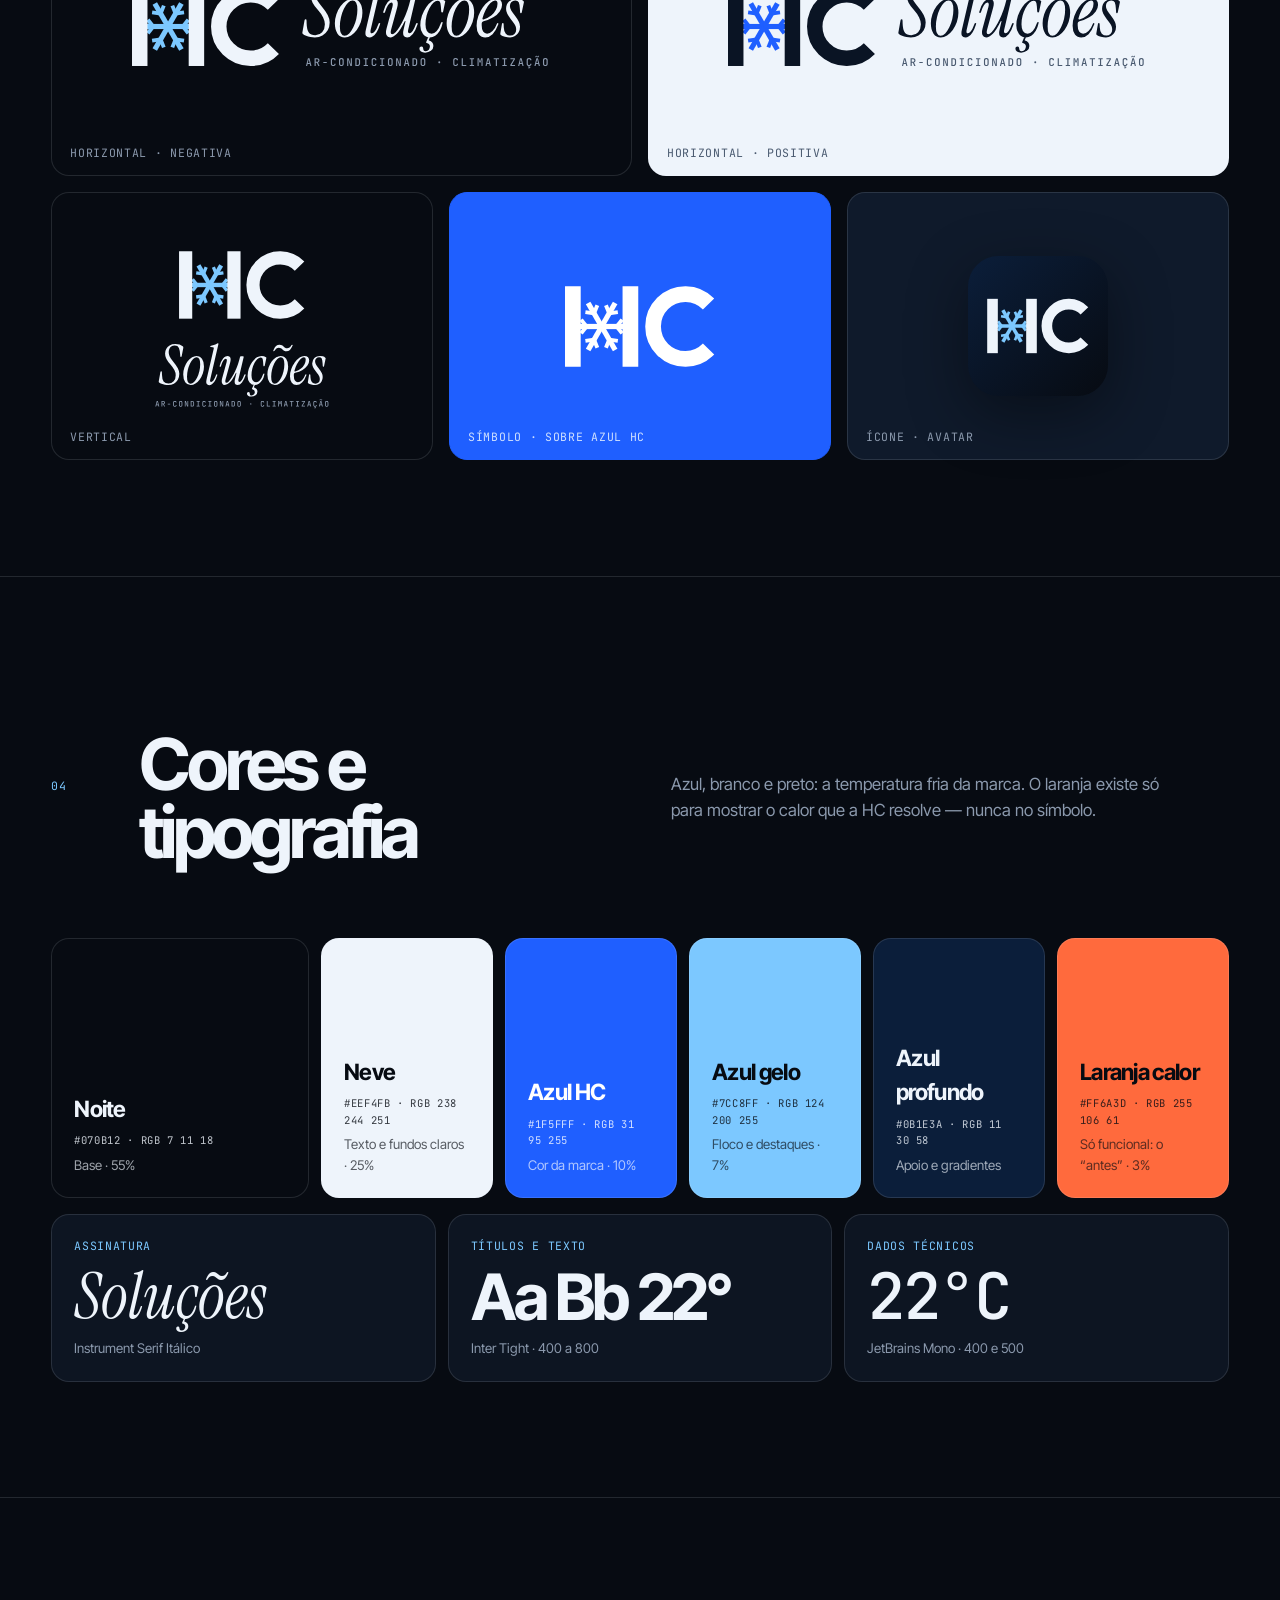
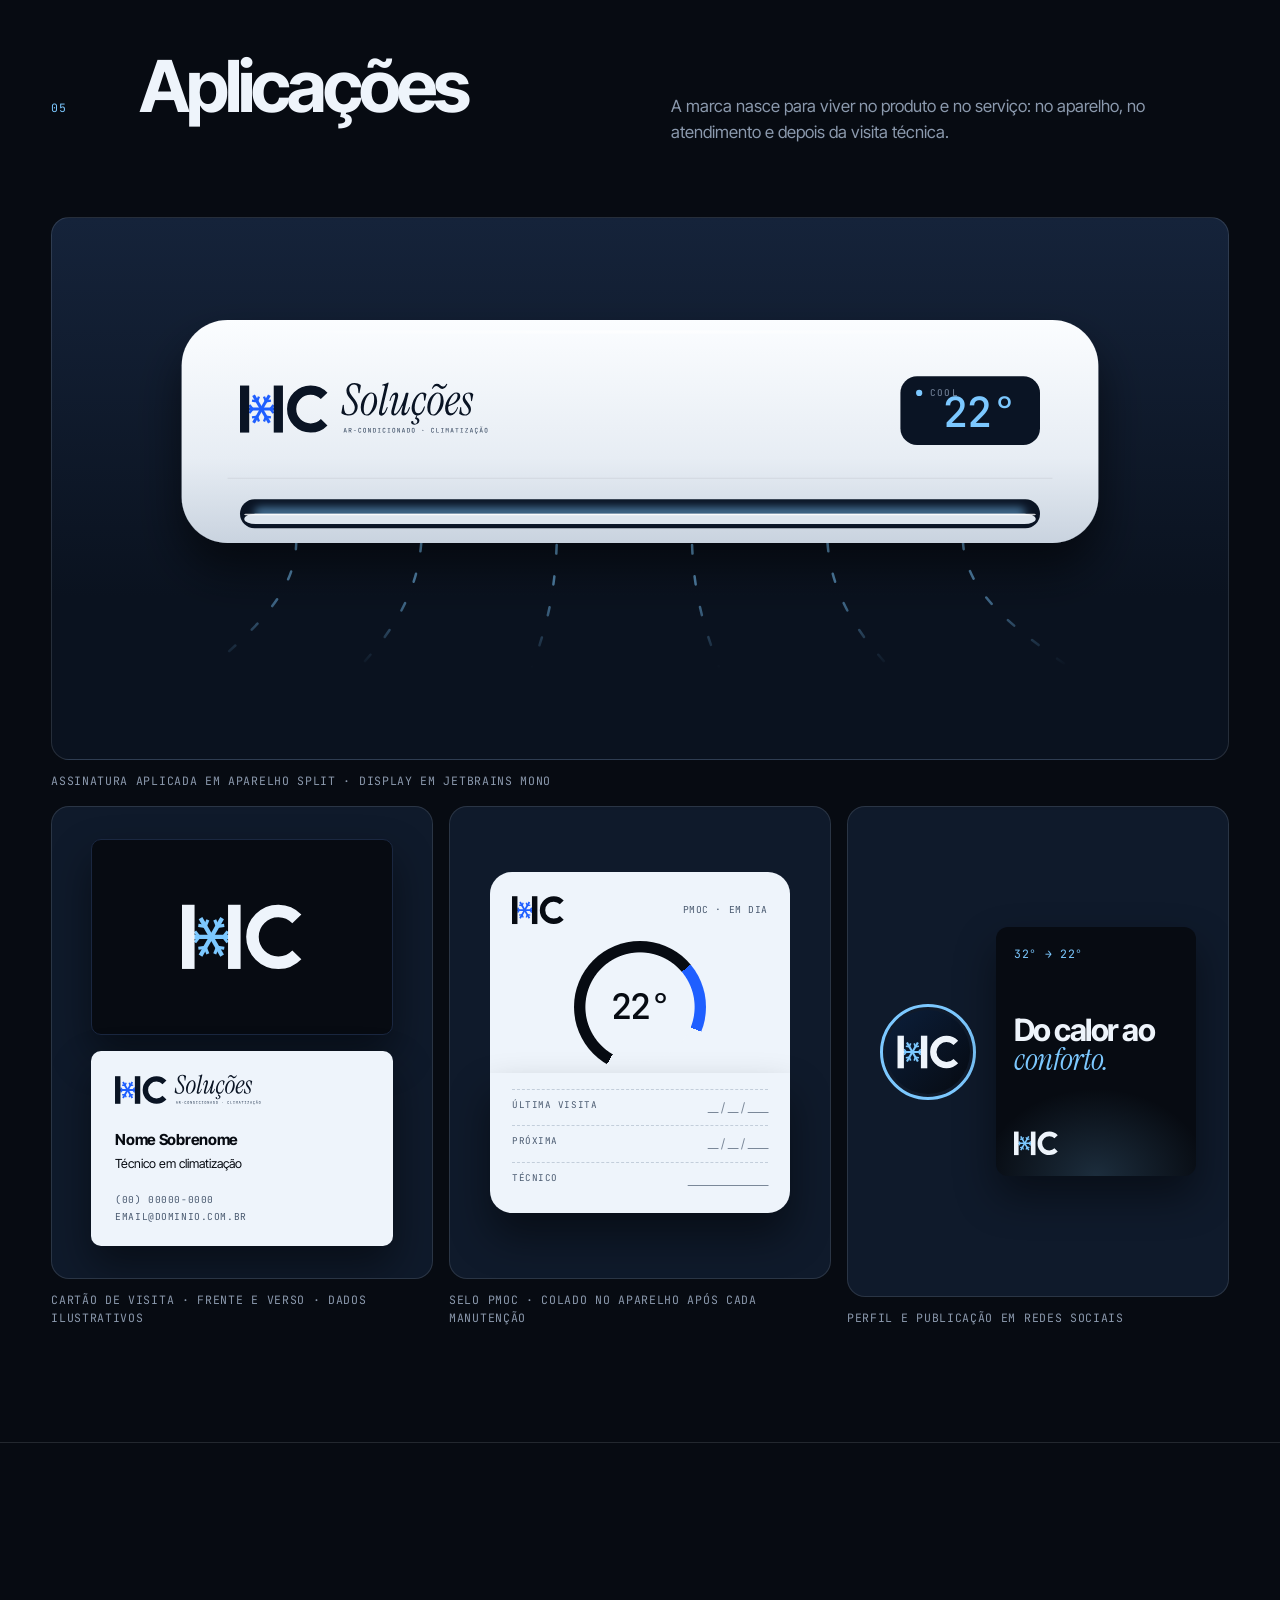
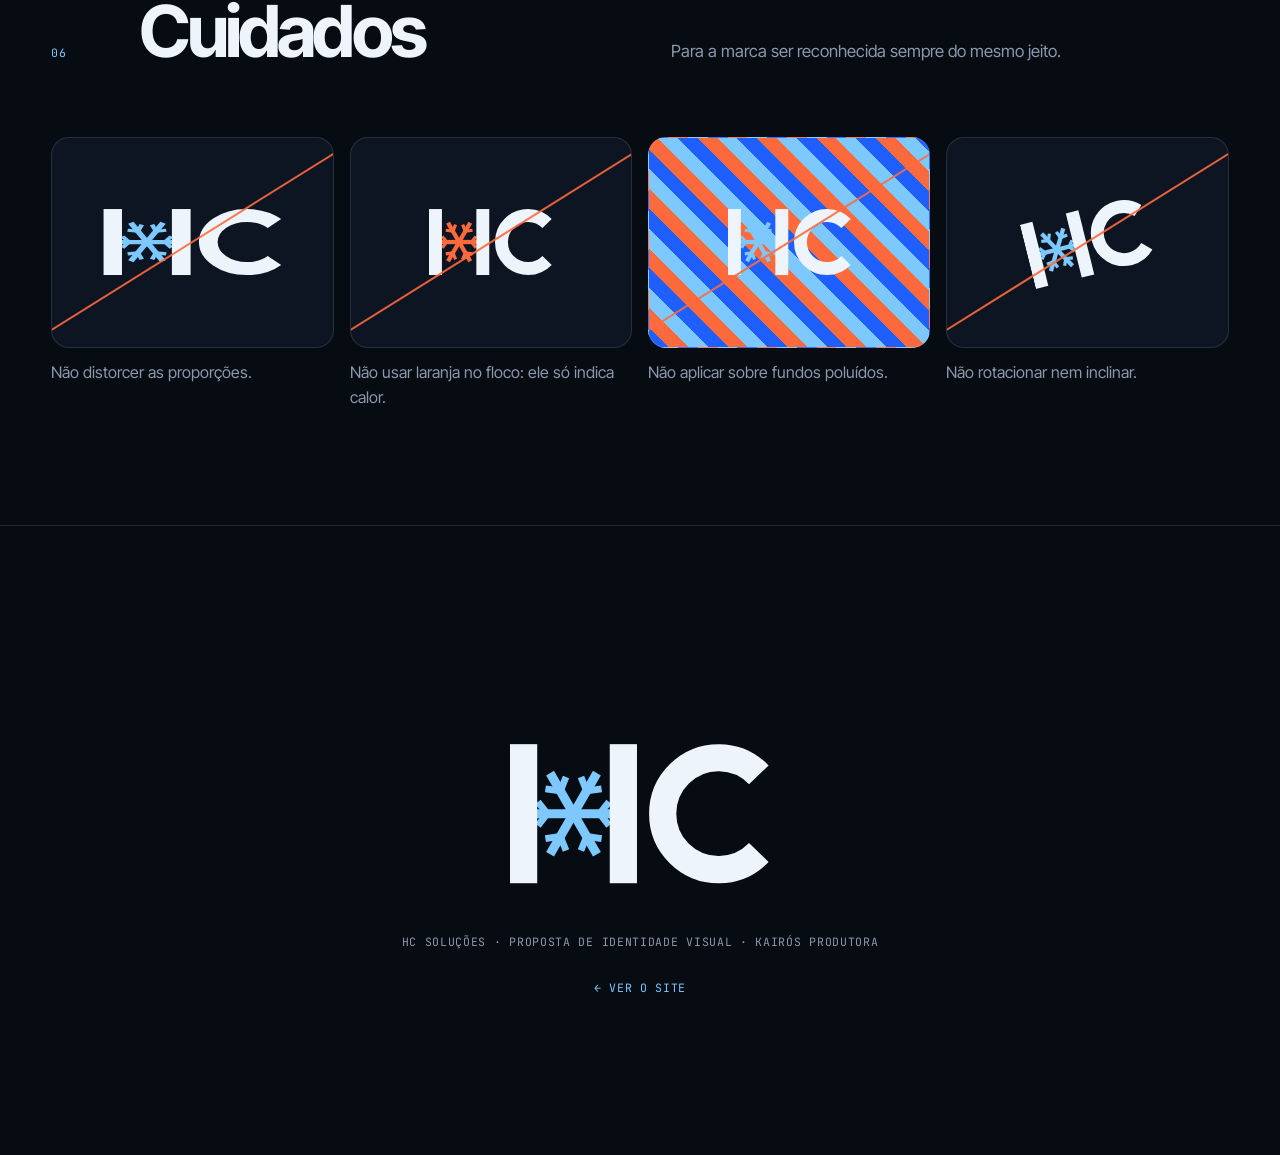
==== commit ba391e25: "Som ligado desde a entrada e PMOC em destaque Tela de entrada com o símbolo e o botão "Entrar com so" ====
--- a/marca.html
+++ b/marca.html
@@ -219,7 +219,7 @@
 
         <figure class="app">
           <div class="tag">
-            <div class="tag__top"><svg aria-hidden="true"><use href="#hc-symbol"/></svg><span class="mono">Manutenção em dia</span></div>
+            <div class="tag__top"><svg aria-hidden="true"><use href="#hc-symbol"/></svg><span class="mono">PMOC · em dia</span></div>
             <div class="tag__dial" aria-hidden="true"><span>22°</span></div>
             <dl>
               <div><dt class="mono">Última visita</dt><dd>__ / __ / ____</dd></div>
@@ -227,7 +227,7 @@
               <div><dt class="mono">Técnico</dt><dd>________________</dd></div>
             </dl>
           </div>
-          <figcaption class="mono">Selo de manutenção · colado no aparelho após o serviço</figcaption>
+          <figcaption class="mono">Selo PMOC · colado no aparelho após cada manutenção</figcaption>
         </figure>
 
         <figure class="app">
--- a/css/styles.css
+++ b/css/styles.css
@@ -61,6 +61,10 @@
   40% { transform: translate(2%, -4%); } 60% { transform: translate(-4%, -1%); }
   80% { transform: translate(3%, 3%); } 100% { transform: translate(0, 0); }
 }
+/* Correntes de ar: camada quase invisível atrás do conteúdo */
+.wind { position: fixed; inset: 0; width: 100%; height: 100%; z-index: 0; pointer-events: none; }
+main, .footer { position: relative; z-index: 1; }
+
 .progress { position: fixed; inset: 0 0 auto; height: 2px; z-index: 80; }
 .progress span {
   display: block; height: 100%; background: var(--accent);
@@ -87,6 +91,26 @@
   transition: transform .5s var(--ease);
 }
 .nav ul a:hover::after, .nav ul a:focus-visible::after { transform: scaleX(1); transform-origin: left; }
+.nav__end { display: flex; align-items: center; gap: 10px; }
+.sound {
+  display: inline-flex; align-items: center; gap: 10px; cursor: pointer;
+  font: 500 .72rem/1 var(--mono); letter-spacing: .06em; text-transform: uppercase; color: inherit;
+  background: none; border: 1px solid rgba(255, 255, 255, .35); border-radius: 999px; padding: 7px 12px;
+  transition: border-color .3s, background-color .3s;
+}
+.sound:hover { border-color: #fff; }
+.sound[hidden] { display: none; }
+.sound__bars { display: inline-flex; align-items: center; gap: 2px; height: 12px; }
+.sound__bars i { width: 2px; height: 3px; border-radius: 1px; background: currentColor; transition: height .3s; }
+.sound[aria-pressed="true"] .sound__bars i { animation: breeze 1.4s ease-in-out infinite; }
+.sound[aria-pressed="true"] .sound__bars i:nth-child(2) { animation-delay: -.2s; }
+.sound[aria-pressed="true"] .sound__bars i:nth-child(3) { animation-delay: -.45s; }
+.sound[aria-pressed="true"] .sound__bars i:nth-child(4) { animation-delay: -.7s; }
+.sound[aria-pressed="true"] .sound__bars i:nth-child(5) { animation-delay: -.95s; }
+@keyframes breeze { 0%, 100% { height: 3px; } 50% { height: 12px; } }
+.sound:not([aria-pressed="true"]) { animation: invite 2.4s ease-in-out 3s 2; }
+@keyframes invite { 50% { border-color: #fff; } }
+
 .status-pill {
   display: inline-flex; align-items: center; gap: 8px;
   font: 500 .72rem/1 var(--mono); letter-spacing: .06em; text-transform: uppercase;
@@ -204,6 +228,133 @@
 .climate__readout [data-climate-state] { color: var(--accent); }
 .climate__copy { max-width: 400px; color: var(--muted); text-align: right; }
 
+
+/* ---------- Tela de entrada (libera o som) ---------- */
+.intro {
+  position: fixed; inset: 0; z-index: 120; display: grid; place-items: center; padding: 24px;
+  background:
+    radial-gradient(60% 50% at 50% 40%, rgba(31, 95, 255, .22), transparent 70%),
+    var(--bg);
+  transition: opacity .9s var(--ease), transform 1.1s var(--ease), filter .9s;
+}
+.intro[hidden] { display: none; }
+.intro.is-leaving { opacity: 0; transform: translateY(-4%) scale(1.04); filter: blur(10px); pointer-events: none; }
+html.intro-open { overflow: hidden; }
+.intro-open .hero__title .line > span { animation-play-state: paused; }
+.intro__inner { display: flex; flex-direction: column; align-items: center; gap: 14px; text-align: center; }
+.intro__symbol { width: clamp(140px, 22vw, 230px); aspect-ratio: 172 / 120; color: var(--ink); margin-bottom: 8px; }
+.intro__symbol { animation: intro-in 1.4s var(--ease) both; }
+@keyframes intro-in { from { opacity: 0; transform: translateY(16px); filter: blur(8px); } }
+.intro__title { font-size: clamp(2rem, 4vw, 3rem); font-weight: 800; letter-spacing: -.05em; }
+.intro__title em { color: var(--accent); letter-spacing: -.02em; }
+.intro__sub { color: var(--muted); margin-bottom: 18px; }
+.intro__enter {
+  display: inline-flex; align-items: center; gap: 12px; cursor: pointer;
+  font: 600 1.05rem/1 var(--sans); color: var(--bg); background: var(--ink);
+  border: 0; border-radius: 999px; padding: 18px 30px;
+  box-shadow: 0 0 0 0 rgba(124, 200, 255, .5); animation: ring 2.4s ease-out infinite;
+  transition: transform .3s var(--ease), background-color .3s;
+}
+.intro__enter:hover { transform: scale(1.04); background: #fff; }
+.intro__enter .sound__bars i { animation: breeze 1.4s ease-in-out infinite; }
+.intro__enter .sound__bars i:nth-child(2) { animation-delay: -.2s; }
+.intro__enter .sound__bars i:nth-child(3) { animation-delay: -.45s; }
+.intro__enter .sound__bars i:nth-child(4) { animation-delay: -.7s; }
+.intro__enter .sound__bars i:nth-child(5) { animation-delay: -.95s; }
+.intro__hint { color: var(--blue); }
+@keyframes ring { 70% { box-shadow: 0 0 0 18px rgba(124, 200, 255, 0); } 100% { box-shadow: 0 0 0 0 rgba(124, 200, 255, 0); } }
+.intro__mute { background: none; border: 0; color: var(--muted); cursor: pointer; padding: 8px; text-decoration: underline; text-underline-offset: 4px; }
+.intro__mute:hover { color: var(--ink); }
+.intro__note { color: rgba(139, 153, 173, .7); margin-top: 18px; font-size: .62rem; }
+
+/* ---------- Selo PMOC no hero ---------- */
+.hero__copy { display: flex; flex-direction: column; gap: 18px; align-items: flex-start; }
+.pmoc-badge {
+  display: inline-flex; align-items: center; gap: 12px; text-decoration: none;
+  border: 1px solid rgba(124, 200, 255, .45); border-radius: 999px; padding: 6px 16px 6px 6px;
+  background: rgba(31, 95, 255, .12); backdrop-filter: blur(6px); font-size: .9rem;
+  transition: background-color .3s, border-color .3s;
+}
+.pmoc-badge b { background: var(--blue); color: #fff; border-radius: 999px; padding: 6px 10px; font-size: .72rem; }
+.pmoc-badge i { font-style: normal; color: var(--accent); transition: transform .3s var(--ease); }
+.pmoc-badge:hover { background: rgba(31, 95, 255, .25); border-color: var(--accent); }
+.pmoc-badge:hover i { transform: translateX(4px); }
+.nav__pmoc { font-weight: 600; }
+
+/* ---------- PMOC ---------- */
+.pmoc {
+  position: relative; overflow: hidden; padding: clamp(96px, 14vw, 180px) var(--pad);
+  background: linear-gradient(180deg, var(--bg) 0%, var(--navy) 45%, #0a1830 100%);
+  border-block: 1px solid rgba(124, 200, 255, .25);
+}
+.pmoc__glow {
+  position: absolute; inset: auto -20% -40% -20%; height: 80%; pointer-events: none;
+  background: radial-gradient(50% 50% at 50% 50%, rgba(31, 95, 255, .35), transparent 70%);
+}
+.pmoc__head { position: relative; margin-bottom: clamp(48px, 7vw, 96px); }
+.pmoc__head .idx { display: inline-block; border: 1px solid rgba(124, 200, 255, .4); border-radius: 999px; padding: 6px 12px; }
+.pmoc__title {
+  display: flex; align-items: center; margin: 18px 0 8px;
+  font-size: clamp(5rem, 22vw, 20rem); font-weight: 800; letter-spacing: -.07em; line-height: .82;
+  background: linear-gradient(100deg, var(--ink) 30%, var(--accent) 60%, var(--blue) 90%);
+  -webkit-background-clip: text; background-clip: text; color: transparent;
+}
+.pmoc__o { display: inline-flex; width: .78em; height: .78em; margin: 0 .02em 0 .04em; color: var(--accent); }
+.pmoc__o svg { width: 100%; height: 100%; overflow: visible; }
+.pmoc__name { font-size: clamp(1.4rem, 3.2vw, 2.8rem); font-weight: 600; letter-spacing: -.04em; line-height: 1.05; max-width: 900px; }
+.pmoc__name em { color: var(--accent); }
+.pmoc__grid { position: relative; display: grid; grid-template-columns: minmax(0, 1.1fr) minmax(0, .9fr); gap: clamp(32px, 6vw, 96px); align-items: start; }
+.pmoc__law span { display: inline-block; background: var(--heat); color: var(--bg); border-radius: 6px; padding: 6px 10px; font-weight: 500; }
+.pmoc__lede { font-size: clamp(1.15rem, 1.8vw, 1.5rem); line-height: 1.45; margin: 18px 0 36px; max-width: 640px; }
+.pmoc__label { color: var(--accent); margin-bottom: 12px; }
+.pmoc__chips { list-style: none; padding: 0; margin: 0 0 40px; display: flex; flex-wrap: wrap; gap: 8px; }
+.pmoc__chips li { border: 1px solid rgba(238, 244, 251, .2); border-radius: 999px; padding: 8px 14px; font-size: .92rem; background: rgba(7, 11, 18, .35); }
+.pmoc__why { list-style: none; padding: 0; margin: 0 0 40px; display: grid; grid-template-columns: repeat(3, 1fr); gap: 12px; }
+.pmoc__why li { border-top: 2px solid var(--accent); padding-top: 14px; display: flex; flex-direction: column; gap: 6px; }
+.pmoc__why b { font-size: 1.2rem; letter-spacing: -.03em; }
+.pmoc__why span { color: var(--muted); font-size: .95rem; }
+.pmoc__cta { display: flex; align-items: center; gap: 16px; flex-wrap: wrap; }
+.pmoc__cta-btn { background: var(--blue); color: #fff; font-weight: 600; border-radius: 999px; padding: 16px 26px; box-shadow: 0 12px 40px rgba(31, 95, 255, .45); }
+.pmoc__cta small { color: var(--muted); }
+
+.pmoc__doc { margin: 0; position: sticky; top: 100px; }
+.pmoc__doc figcaption { color: var(--muted); margin-top: 10px; text-align: right; }
+.doc {
+  position: relative; background: var(--ink); color: #0a1424; border-radius: 18px; padding: 28px;
+  box-shadow: 0 40px 80px rgba(0, 0, 0, .5), 0 0 0 1px rgba(255, 255, 255, .6) inset;
+  transform: rotate(-1.5deg);
+}
+.doc__top { display: flex; justify-content: space-between; align-items: center; }
+.doc__logo { width: 64px; aspect-ratio: 172 / 120; --flake: #1f5fff; }
+.doc__top .mono { color: #4a5a70; }
+.doc__title { font-size: 1.35rem; font-weight: 700; letter-spacing: -.035em; line-height: 1.1; margin: 22px 0 16px; }
+.doc__fields { margin: 0 0 18px; display: grid; gap: 8px; }
+.doc__fields div { display: flex; justify-content: space-between; gap: 12px; border-bottom: 1px dashed #c3cedb; padding-bottom: 8px; }
+.doc__fields dt { color: #4a5a70; font-size: .62rem; }
+.doc__fields dd { margin: 0; color: #9aa7b8; font-size: .8rem; }
+.doc__list { list-style: none; counter-reset: c; padding: 0; margin: 0 0 24px; display: grid; gap: 4px; }
+.doc__list li {
+  counter-increment: c; position: relative; display: flex; align-items: center; gap: 12px;
+  padding: 10px 12px; border-radius: 10px; font-size: .95rem; transition: background-color .5s;
+}
+.doc__list li::before {
+  content: ""; flex: none; width: 22px; height: 22px; border-radius: 6px; border: 2px solid #c3cedb;
+  background: center / 14px no-repeat; transition: background-color .4s, border-color .4s;
+}
+.doc__list li.is-done { background: rgba(31, 95, 255, .07); }
+.doc__list li.is-done::before {
+  background-color: var(--blue); border-color: var(--blue);
+  background-image: url("data:image/svg+xml,%3Csvg xmlns='http://www.w3.org/2000/svg' viewBox='0 0 16 16'%3E%3Cpath d='M3 8.5l3 3 7-7' fill='none' stroke='%23fff' stroke-width='2.4' stroke-linecap='round' stroke-linejoin='round'/%3E%3C/svg%3E");
+}
+.doc__stamp {
+  position: absolute; right: 18px; bottom: -34px; width: 118px; color: var(--blue);
+  transform: rotate(-14deg) scale(1.6); opacity: 0; transition: opacity .4s, transform .6s cubic-bezier(.3, 1.6, .5, 1);
+}
+.doc__stamp text { font: 700 11px var(--mono); letter-spacing: .14em; fill: currentColor; }
+.pmoc__doc.is-complete .doc__stamp { opacity: 1; transform: rotate(-14deg) scale(1); }
+html:not(.js) .doc__list li::before { background-color: var(--blue); border-color: var(--blue); }
+html:not(.js) .doc__stamp { opacity: 1; transform: rotate(-14deg); }
+
 /* ---------- Seções ---------- */
 .section { padding: clamp(96px, 16vw, 200px) var(--pad); position: relative; }
 .section__head {
@@ -334,12 +485,14 @@
 /* ---------- Responsivo ---------- */
 @media (max-width: 1000px) {
   .board { grid-template-columns: repeat(2, minmax(0, 1fr)); }
+  .pmoc__grid { grid-template-columns: 1fr; }
+  .pmoc__doc { position: relative; top: 0; max-width: 480px; }
   .step { grid-template-columns: 56px 1fr 40px; }
   .step__d { grid-column: 2 / 4; }
   .step__glyph { grid-row: 1; grid-column: 3; }
 }
 @media (max-width: 720px) {
-  .nav nav, .hide-sm { display: none; }
+  .nav nav, .hide-sm, .status-pill { display: none; }
   .hero { height: 200vh; }
   .climate { height: 220vh; }
   .climate__stage { padding-top: 84px; }
@@ -357,6 +510,10 @@
   .card { min-height: 240px; }
   .step { gap: 12px 16px; }
   .footer { flex-direction: column; gap: 6px; }
+  .pmoc__why { grid-template-columns: 1fr; }
+  .pmoc-badge span { font-size: .82rem; }
+  .doc { padding: 22px 22px 56px; }
+  .doc__stamp { width: 92px; right: 12px; bottom: -30px; }
 }
 
 /* ---------- Movimento reduzido ---------- */
@@ -372,5 +529,7 @@
   .hero__title { transform: none; opacity: 1; }
   .js [data-reveal] { opacity: 1; transform: none; }
   .manifesto__text .w { opacity: 1; }
+  .doc__list li::before { background-color: var(--blue); border-color: var(--blue); }
+  .doc__stamp { opacity: 1; transform: rotate(-14deg); }
   .card__bar::after { transform: scaleX(var(--v)); }
 }
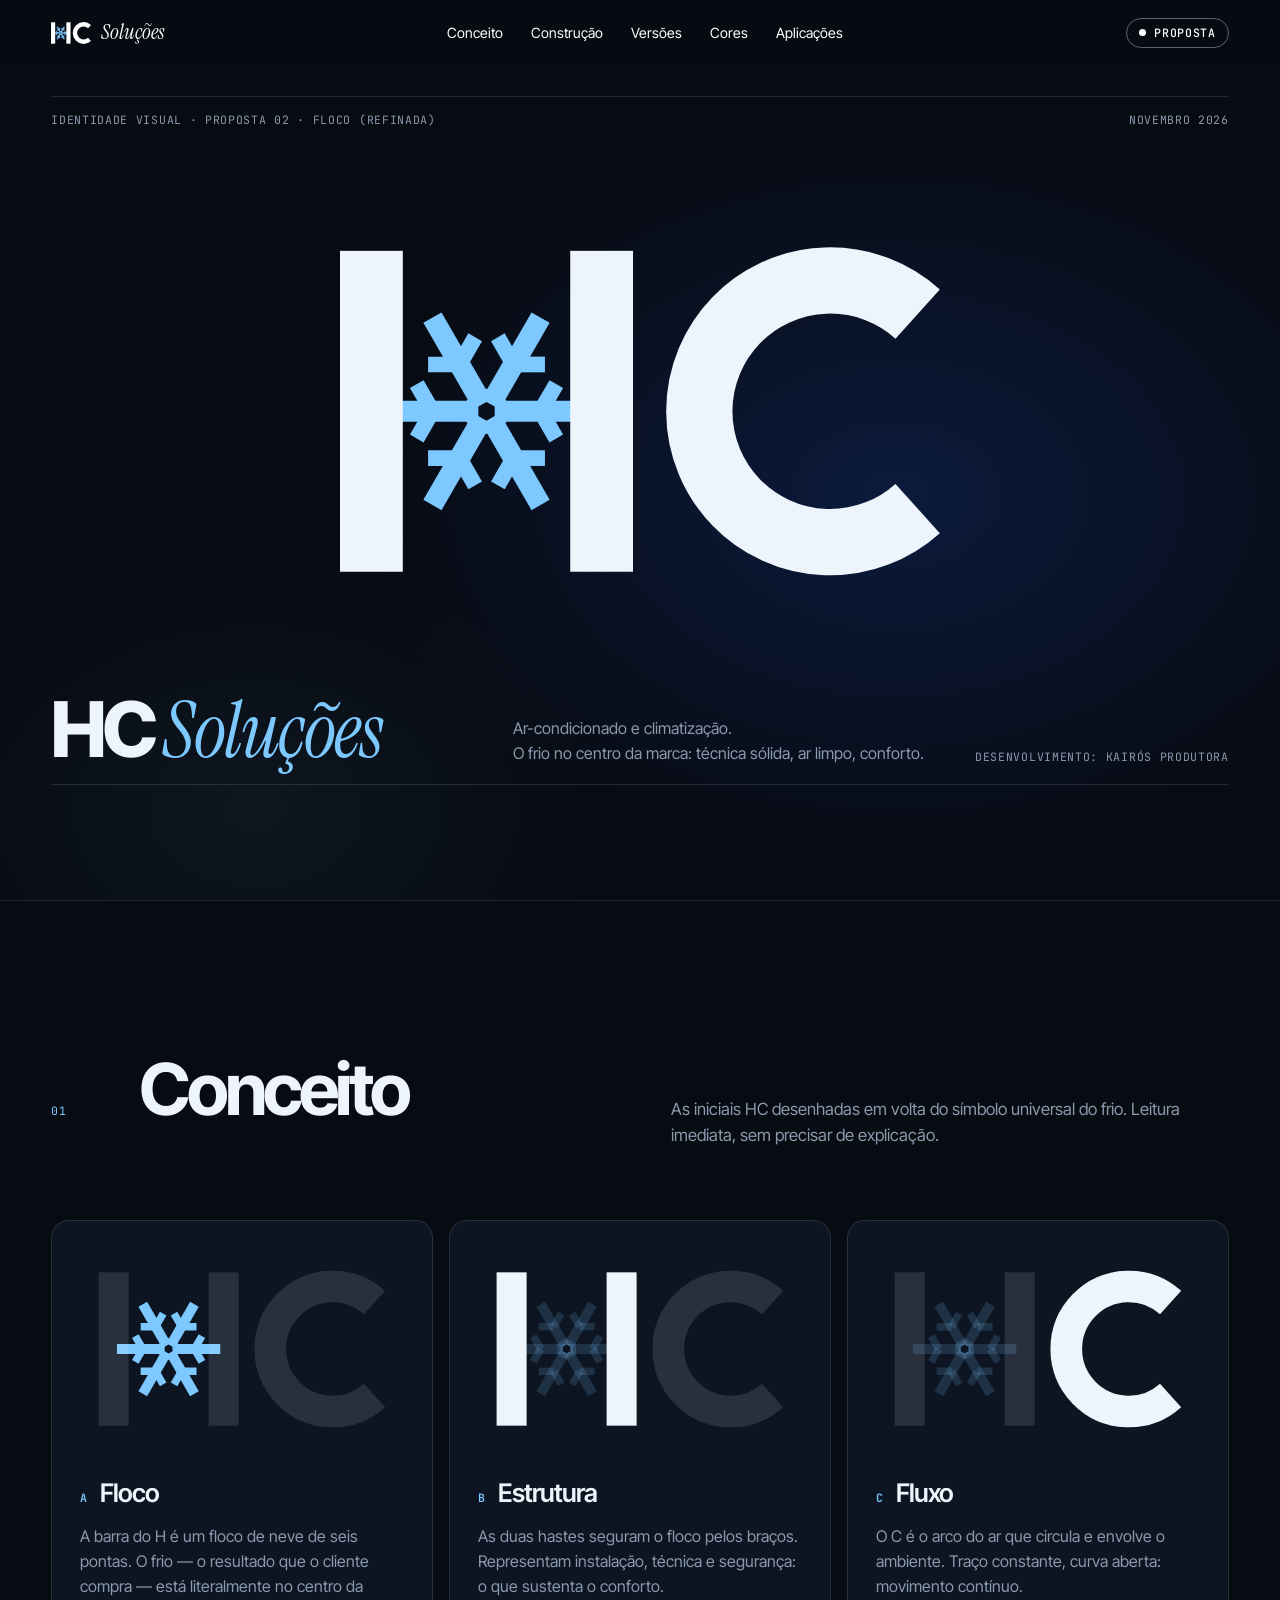
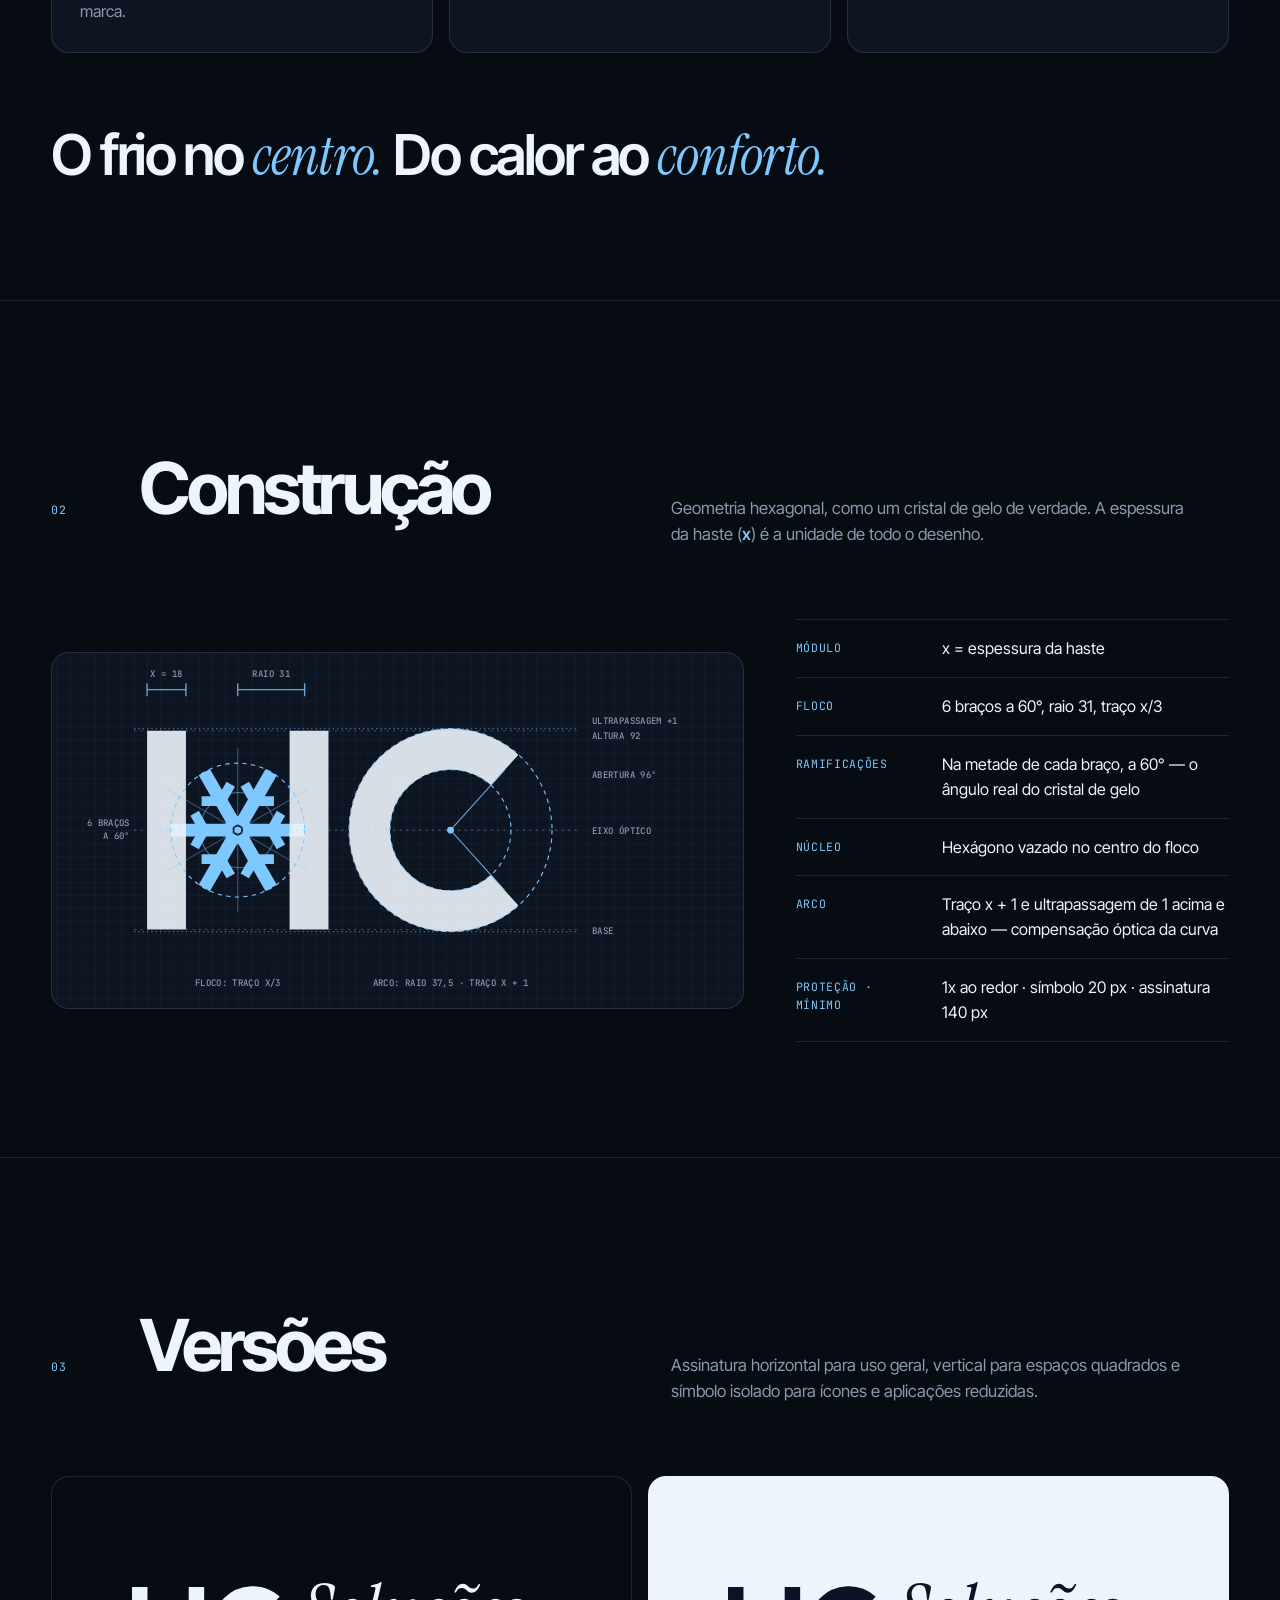
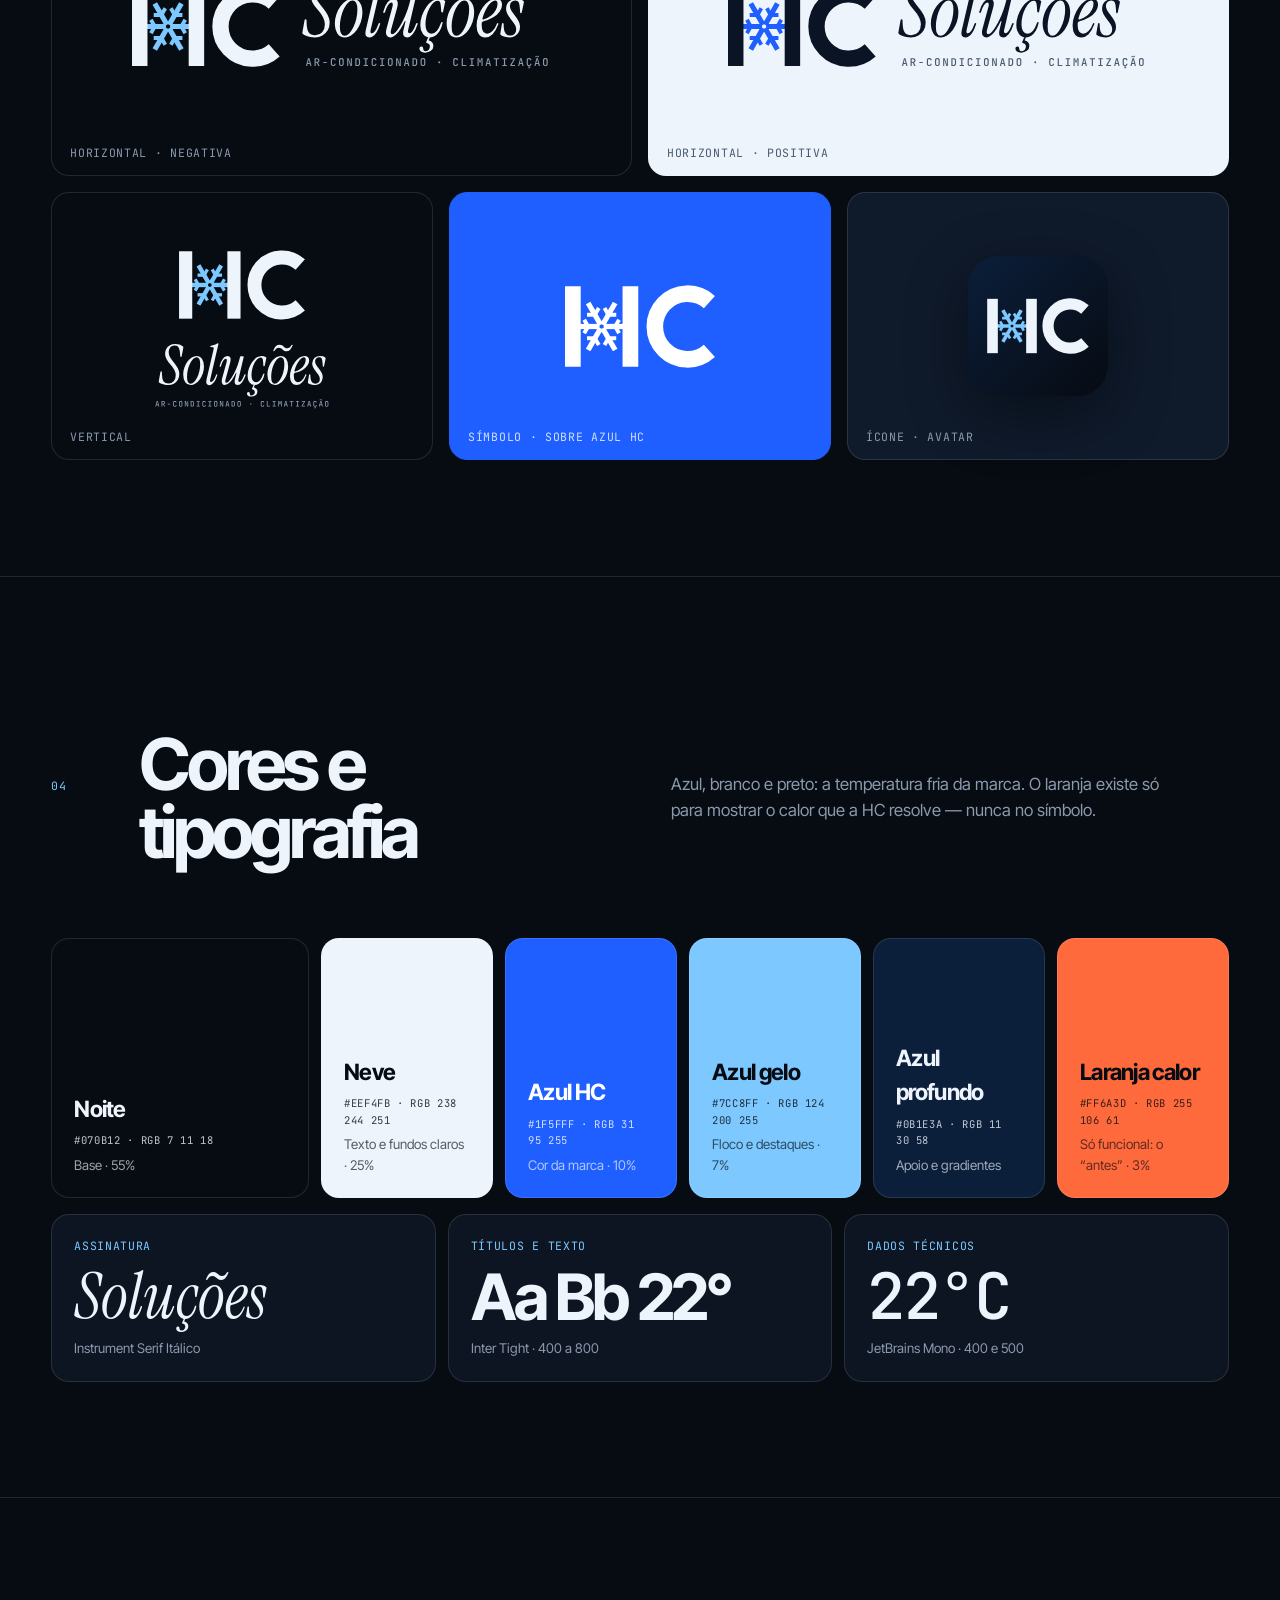
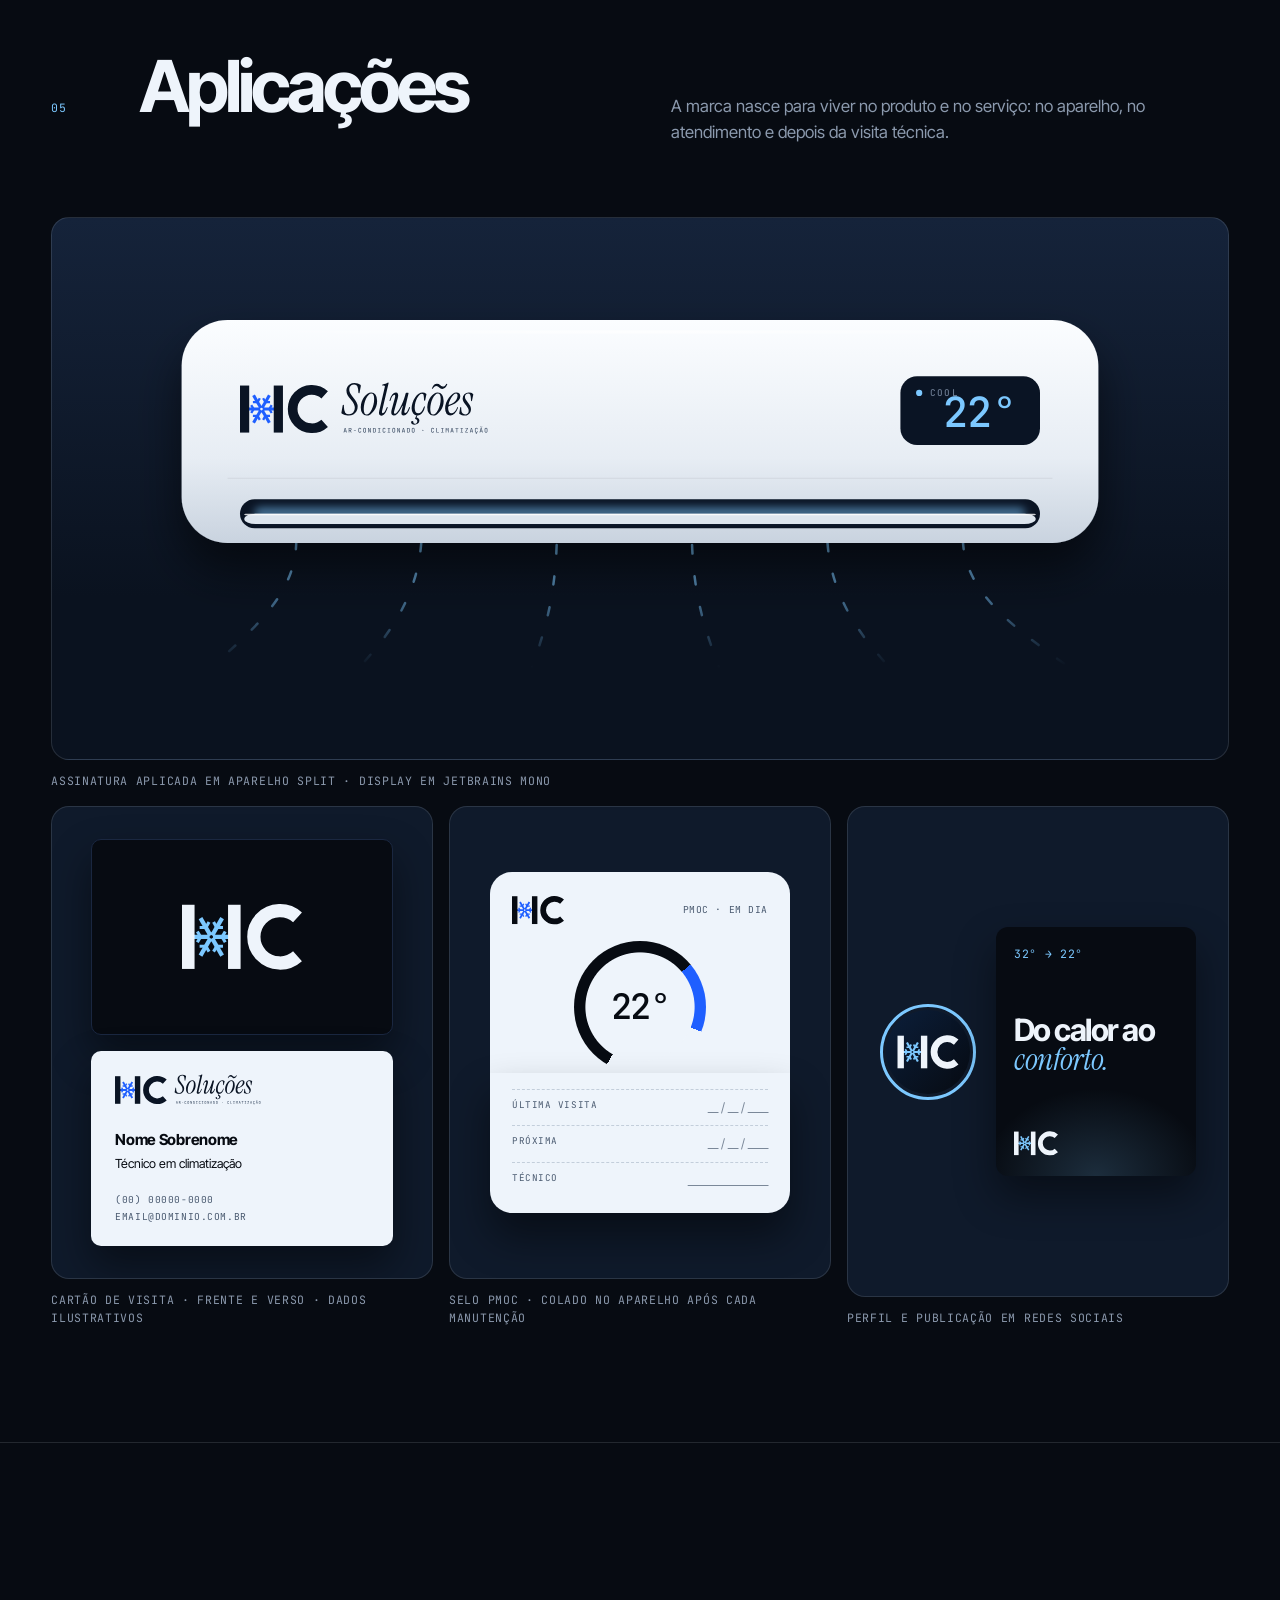
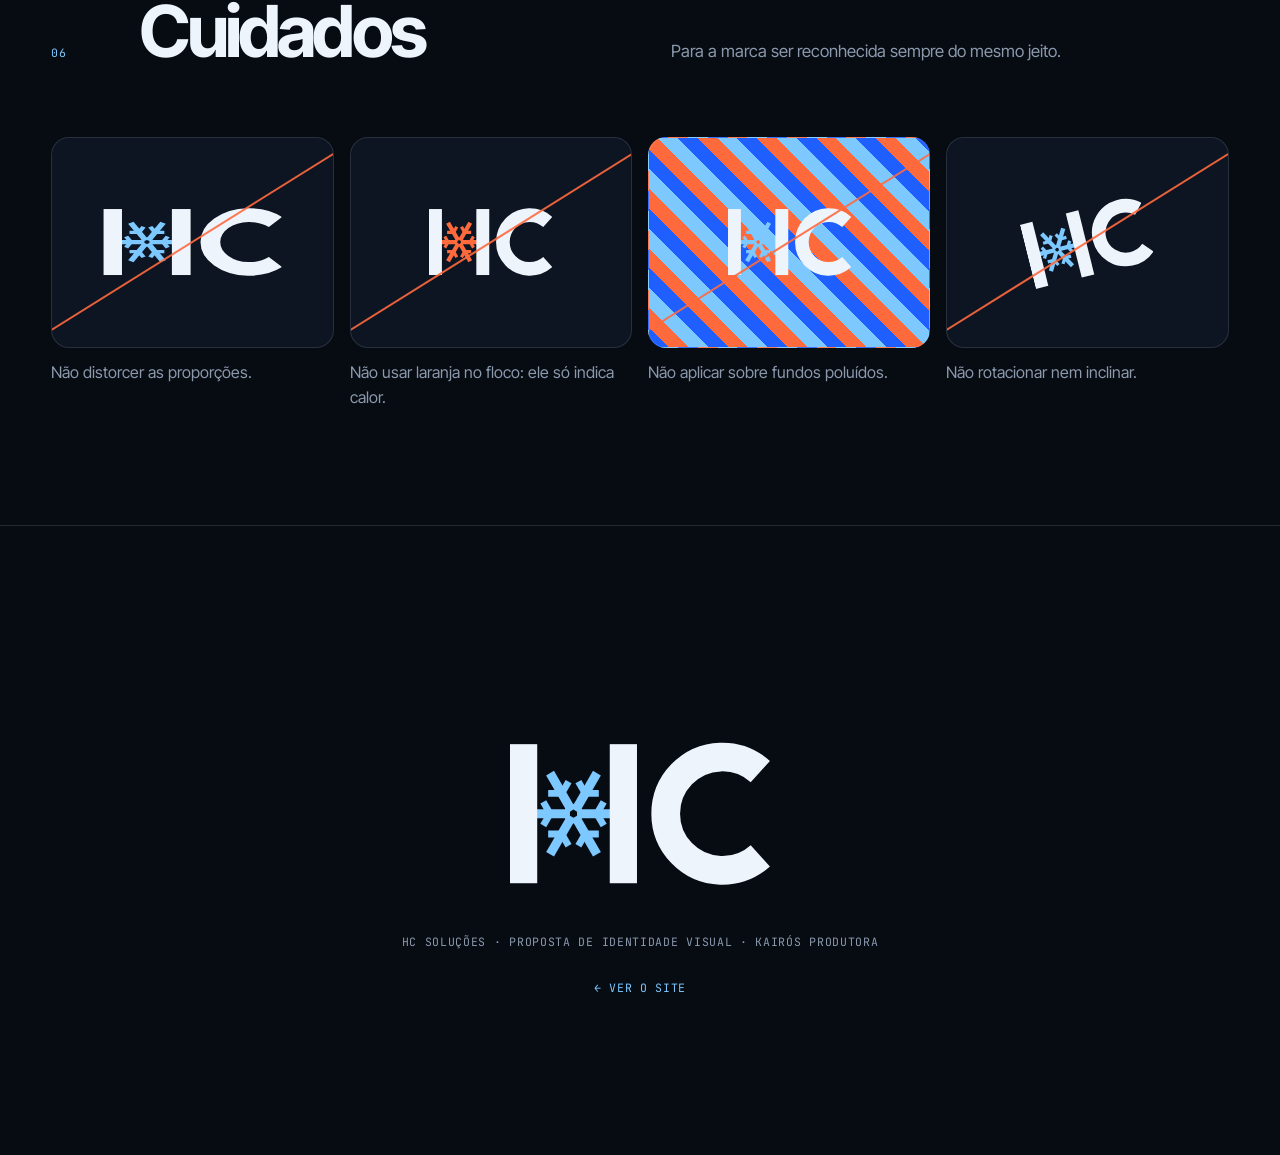
==== commit a7c5562a: "Refina a logo da proposta 02 (floco) Ramificações do floco a 60° e afastadas das hastes, núcleo hexa" ====
--- a/marca.html
+++ b/marca.html
@@ -16,9 +16,10 @@
 </head>
 <body class="brandbook">
   <svg width="0" height="0" style="position:absolute" aria-hidden="true">
+    <defs><mask id="hc-hole" maskUnits="userSpaceOnUse" x="0" y="0" width="172" height="120"><rect width="172" height="120" fill="#fff"/><polygon points="44.34,61.35 42.00,62.70 39.66,61.35 39.66,58.65 42.00,57.30 44.34,58.65" fill="#000"/></mask></defs>
     <symbol id="hc-symbol" viewBox="0 0 172 120">
-      <g class="hc-flake"><path d="M42.00 60.00L73.00 60.00" style="stroke:var(--flake,#7cc8ff)" stroke-width="6" stroke-linecap="butt" fill="none"/><path d="M59.36 60.00L65.52 52.12" style="stroke:var(--flake,#7cc8ff)" stroke-width="4.5" stroke-linecap="butt" fill="none"/><path d="M59.36 60.00L65.52 67.88" style="stroke:var(--flake,#7cc8ff)" stroke-width="4.5" stroke-linecap="butt" fill="none"/><path d="M42.00 60.00L57.50 86.85" style="stroke:var(--flake,#7cc8ff)" stroke-width="6" stroke-linecap="butt" fill="none"/><path d="M50.68 75.03L60.58 76.43" style="stroke:var(--flake,#7cc8ff)" stroke-width="4.5" stroke-linecap="butt" fill="none"/><path d="M50.68 75.03L46.93 84.31" style="stroke:var(--flake,#7cc8ff)" stroke-width="4.5" stroke-linecap="butt" fill="none"/><path d="M42.00 60.00L26.50 86.85" style="stroke:var(--flake,#7cc8ff)" stroke-width="6" stroke-linecap="butt" fill="none"/><path d="M33.32 75.03L37.07 84.31" style="stroke:var(--flake,#7cc8ff)" stroke-width="4.5" stroke-linecap="butt" fill="none"/><path d="M33.32 75.03L23.42 76.43" style="stroke:var(--flake,#7cc8ff)" stroke-width="4.5" stroke-linecap="butt" fill="none"/><path d="M42.00 60.00L11.00 60.00" style="stroke:var(--flake,#7cc8ff)" stroke-width="6" stroke-linecap="butt" fill="none"/><path d="M24.64 60.00L18.48 67.88" style="stroke:var(--flake,#7cc8ff)" stroke-width="4.5" stroke-linecap="butt" fill="none"/><path d="M24.64 60.00L18.48 52.12" style="stroke:var(--flake,#7cc8ff)" stroke-width="4.5" stroke-linecap="butt" fill="none"/><path d="M42.00 60.00L26.50 33.15" style="stroke:var(--flake,#7cc8ff)" stroke-width="6" stroke-linecap="butt" fill="none"/><path d="M33.32 44.97L23.42 43.57" style="stroke:var(--flake,#7cc8ff)" stroke-width="4.5" stroke-linecap="butt" fill="none"/><path d="M33.32 44.97L37.07 35.69" style="stroke:var(--flake,#7cc8ff)" stroke-width="4.5" stroke-linecap="butt" fill="none"/><path d="M42.00 60.00L57.50 33.15" style="stroke:var(--flake,#7cc8ff)" stroke-width="6" stroke-linecap="butt" fill="none"/><path d="M50.68 44.97L46.93 35.69" style="stroke:var(--flake,#7cc8ff)" stroke-width="4.5" stroke-linecap="butt" fill="none"/><path d="M50.68 44.97L60.58 43.57" style="stroke:var(--flake,#7cc8ff)" stroke-width="4.5" stroke-linecap="butt" fill="none"/></g>
-      <rect x="0" y="14" width="18" height="92" style="fill:var(--stem,currentColor)"/><rect x="66" y="14" width="18" height="92" style="fill:var(--stem,currentColor)"/><path d="M164.62 34.30A37 37 0 1 0 164.62 85.70" fill="none" style="stroke:var(--arc,currentColor)" stroke-width="18"/>
+      <g class="hc-flake" mask="url(#hc-hole)"><path d="M42.00 60.00L73.00 60.00" style="stroke:var(--flake,#7cc8ff);fill:var(--flake,#7cc8ff)" stroke-width="6" fill="none"/><path d="M57.50 60.00L62.00 52.21" style="stroke:var(--flake,#7cc8ff);fill:var(--flake,#7cc8ff)" stroke-width="4.5" fill="none"/><path d="M57.50 60.00L62.00 67.79" style="stroke:var(--flake,#7cc8ff);fill:var(--flake,#7cc8ff)" stroke-width="4.5" fill="none"/><path d="M42.00 60.00L57.50 86.85" style="stroke:var(--flake,#7cc8ff);fill:var(--flake,#7cc8ff)" stroke-width="6" fill="none"/><path d="M49.75 73.42L58.75 73.42" style="stroke:var(--flake,#7cc8ff);fill:var(--flake,#7cc8ff)" stroke-width="4.5" fill="none"/><path d="M49.75 73.42L45.25 81.22" style="stroke:var(--flake,#7cc8ff);fill:var(--flake,#7cc8ff)" stroke-width="4.5" fill="none"/><path d="M42.00 60.00L26.50 86.85" style="stroke:var(--flake,#7cc8ff);fill:var(--flake,#7cc8ff)" stroke-width="6" fill="none"/><path d="M34.25 73.42L38.75 81.22" style="stroke:var(--flake,#7cc8ff);fill:var(--flake,#7cc8ff)" stroke-width="4.5" fill="none"/><path d="M34.25 73.42L25.25 73.42" style="stroke:var(--flake,#7cc8ff);fill:var(--flake,#7cc8ff)" stroke-width="4.5" fill="none"/><path d="M42.00 60.00L11.00 60.00" style="stroke:var(--flake,#7cc8ff);fill:var(--flake,#7cc8ff)" stroke-width="6" fill="none"/><path d="M26.50 60.00L22.00 67.79" style="stroke:var(--flake,#7cc8ff);fill:var(--flake,#7cc8ff)" stroke-width="4.5" fill="none"/><path d="M26.50 60.00L22.00 52.21" style="stroke:var(--flake,#7cc8ff);fill:var(--flake,#7cc8ff)" stroke-width="4.5" fill="none"/><path d="M42.00 60.00L26.50 33.15" style="stroke:var(--flake,#7cc8ff);fill:var(--flake,#7cc8ff)" stroke-width="6" fill="none"/><path d="M34.25 46.58L25.25 46.58" style="stroke:var(--flake,#7cc8ff);fill:var(--flake,#7cc8ff)" stroke-width="4.5" fill="none"/><path d="M34.25 46.58L38.75 38.78" style="stroke:var(--flake,#7cc8ff);fill:var(--flake,#7cc8ff)" stroke-width="4.5" fill="none"/><path d="M42.00 60.00L57.50 33.15" style="stroke:var(--flake,#7cc8ff);fill:var(--flake,#7cc8ff)" stroke-width="6" fill="none"/><path d="M49.75 46.58L45.25 38.78" style="stroke:var(--flake,#7cc8ff);fill:var(--flake,#7cc8ff)" stroke-width="4.5" fill="none"/><path d="M49.75 46.58L58.75 46.58" style="stroke:var(--flake,#7cc8ff);fill:var(--flake,#7cc8ff)" stroke-width="4.5" fill="none"/><polygon points="47.63,63.25 42.00,66.50 36.37,63.25 36.37,56.75 42.00,53.50 47.63,56.75" style="fill:var(--flake,#7cc8ff);fill:var(--flake,#7cc8ff)"/></g>
+      <rect x="0" y="14" width="18" height="92" style="fill:var(--stem,currentColor)"/><rect x="66" y="14" width="18" height="92" style="fill:var(--stem,currentColor)"/><path d="M165.59 32.13A37.5 37.5 0 1 0 165.59 87.87" fill="none" style="stroke:var(--arc,currentColor)" stroke-width="19"/>
     </symbol>
   </svg>
   <a class="skip" href="#conteudo">Pular para o conteúdo</a>
@@ -42,7 +43,7 @@
   <main id="conteudo">
     <!-- CAPA -->
     <section class="bk bk--cover" aria-labelledby="capa-title">
-      <div class="cover__meta mono"><span>Identidade visual · Proposta 02 · Floco</span><span>Novembro 2026</span></div>
+      <div class="cover__meta mono"><span>Identidade visual · Proposta 02 · Floco (refinada)</span><span>Novembro 2026</span></div>
       <div class="cover__mark">
         <svg class="cover__symbol" aria-hidden="true"><use href="#hc-symbol"/></svg>
       </div>
@@ -90,33 +91,35 @@
             <circle cx="42" cy="60" r="31" stroke-dasharray="2 2"/>
             <circle cx="42" cy="60" r="17.4" stroke-opacity=".5"/>
             <path d="M42 22V98M9.1 41L74.9 79M9.1 79L74.9 41" stroke-opacity=".35"/>
-            <circle cx="138" cy="60" r="46" stroke-dasharray="2 2"/>
-            <circle cx="138" cy="60" r="28" stroke-dasharray="2 2"/>
-            <path d="M138 60L164.6 34.3M138 60L164.6 85.7" stroke-opacity=".8"/>
+            <circle cx="140.5" cy="60" r="47" stroke-dasharray="2 2"/>
+            <circle cx="140.5" cy="60" r="28" stroke-dasharray="2 2"/>
+            <path d="M140.5 60L165.6 32.1M140.5 60L165.6 87.9" stroke-opacity=".8"/>
+            <path d="M-6 13H200M-6 107H200" stroke-opacity=".5" stroke-dasharray=".6 1.4"/>
             <path d="M-6 14H200M-6 106H200M-6 60H200" stroke-opacity=".35" stroke-dasharray="1 2"/>
             <path d="M0 -8V-2M18 -8V-2M0 -5H18"/>
             <path d="M42 -8V-2M73 -8V-2M42 -5H73"/>
           </g>
-          <circle cx="42" cy="60" r="1.6" fill="#7cc8ff"/><circle cx="138" cy="60" r="1.6" fill="#7cc8ff"/>
+          <circle cx="42" cy="60" r="1.6" fill="#7cc8ff"/><circle cx="140.5" cy="60" r="1.6" fill="#7cc8ff"/>
           <g class="build__labels">
             <text x="9" y="-11" text-anchor="middle">x = 18</text>
             <text x="57.5" y="-11" text-anchor="middle">raio 31</text>
             <text x="-8" y="58" text-anchor="end">6 braços</text>
             <text x="-8" y="64" text-anchor="end">a 60°</text>
-            <text x="206" y="16">altura 92</text>
-            <text x="206" y="36">abertura 88°</text>
+            <text x="206" y="11">ultrapassagem +1</text>
+            <text x="206" y="18">altura 92</text>
+            <text x="206" y="36">abertura 96°</text>
             <text x="206" y="62">eixo óptico</text>
             <text x="206" y="108">base</text>
-            <text x="138" y="132" text-anchor="middle">arco: raio 37 · traço x</text>
+            <text x="140.5" y="132" text-anchor="middle">arco: raio 37,5 · traço x + 1</text>
             <text x="42" y="132" text-anchor="middle">floco: traço x/3</text>
           </g>
         </svg>
         <dl class="build__specs">
           <div><dt class="mono">Módulo</dt><dd>x = espessura da haste</dd></div>
           <div><dt class="mono">Floco</dt><dd>6 braços a 60°, raio 31, traço x/3</dd></div>
-          <div><dt class="mono">Ramificações</dt><dd>A 56% de cada braço, abertas a 52°, traço x/4</dd></div>
-          <div><dt class="mono">Encaixe</dt><dd>Os braços horizontais entram nas hastes e formam a barra do H</dd></div>
-          <div><dt class="mono">Arco</dt><dd>Traço x, raio 2x + 1, abertura 88°</dd></div>
+          <div><dt class="mono">Ramificações</dt><dd>Na metade de cada braço, a 60° — o ângulo real do cristal de gelo</dd></div>
+          <div><dt class="mono">Núcleo</dt><dd>Hexágono vazado no centro do floco</dd></div>
+          <div><dt class="mono">Arco</dt><dd>Traço x + 1 e ultrapassagem de 1 acima e abaixo — compensação óptica da curva</dd></div>
           <div><dt class="mono">Proteção · mínimo</dt><dd>1x ao redor · símbolo 20 px · assinatura 140 px</dd></div>
         </dl>
       </div>
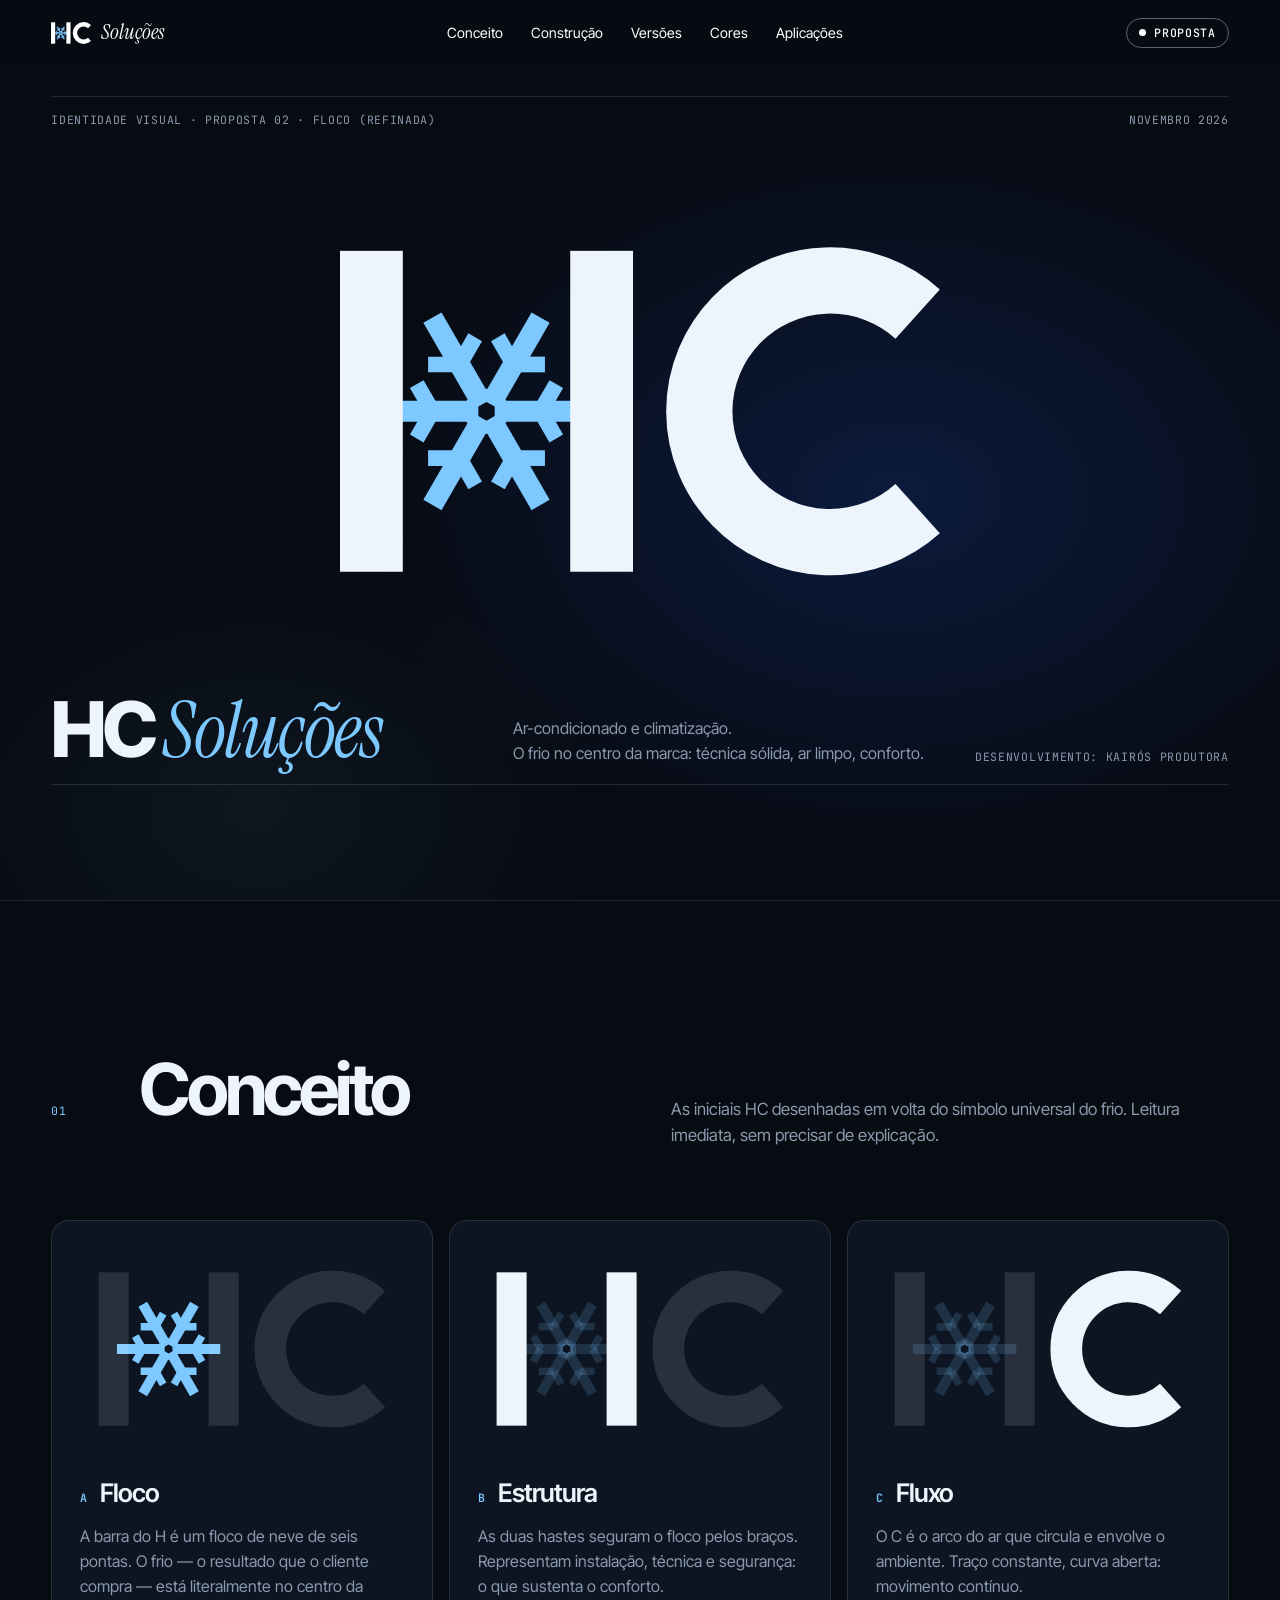
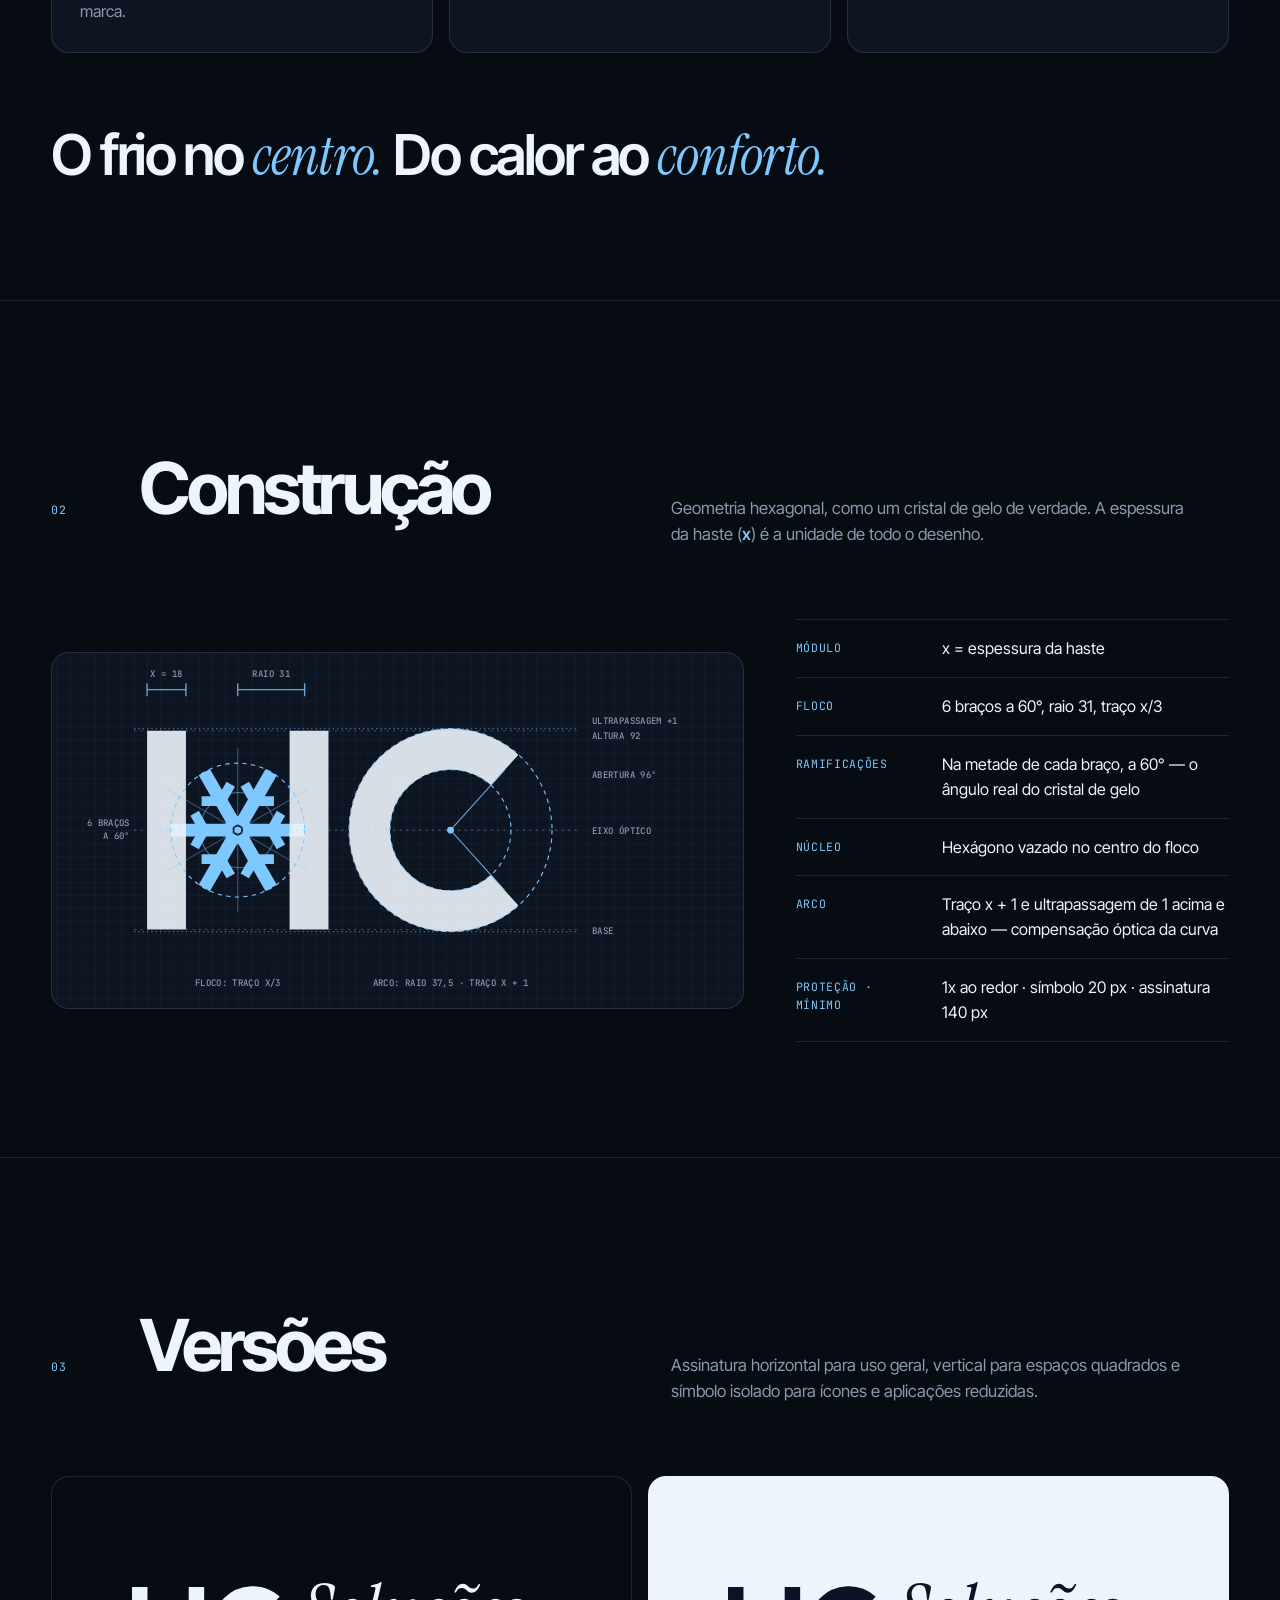
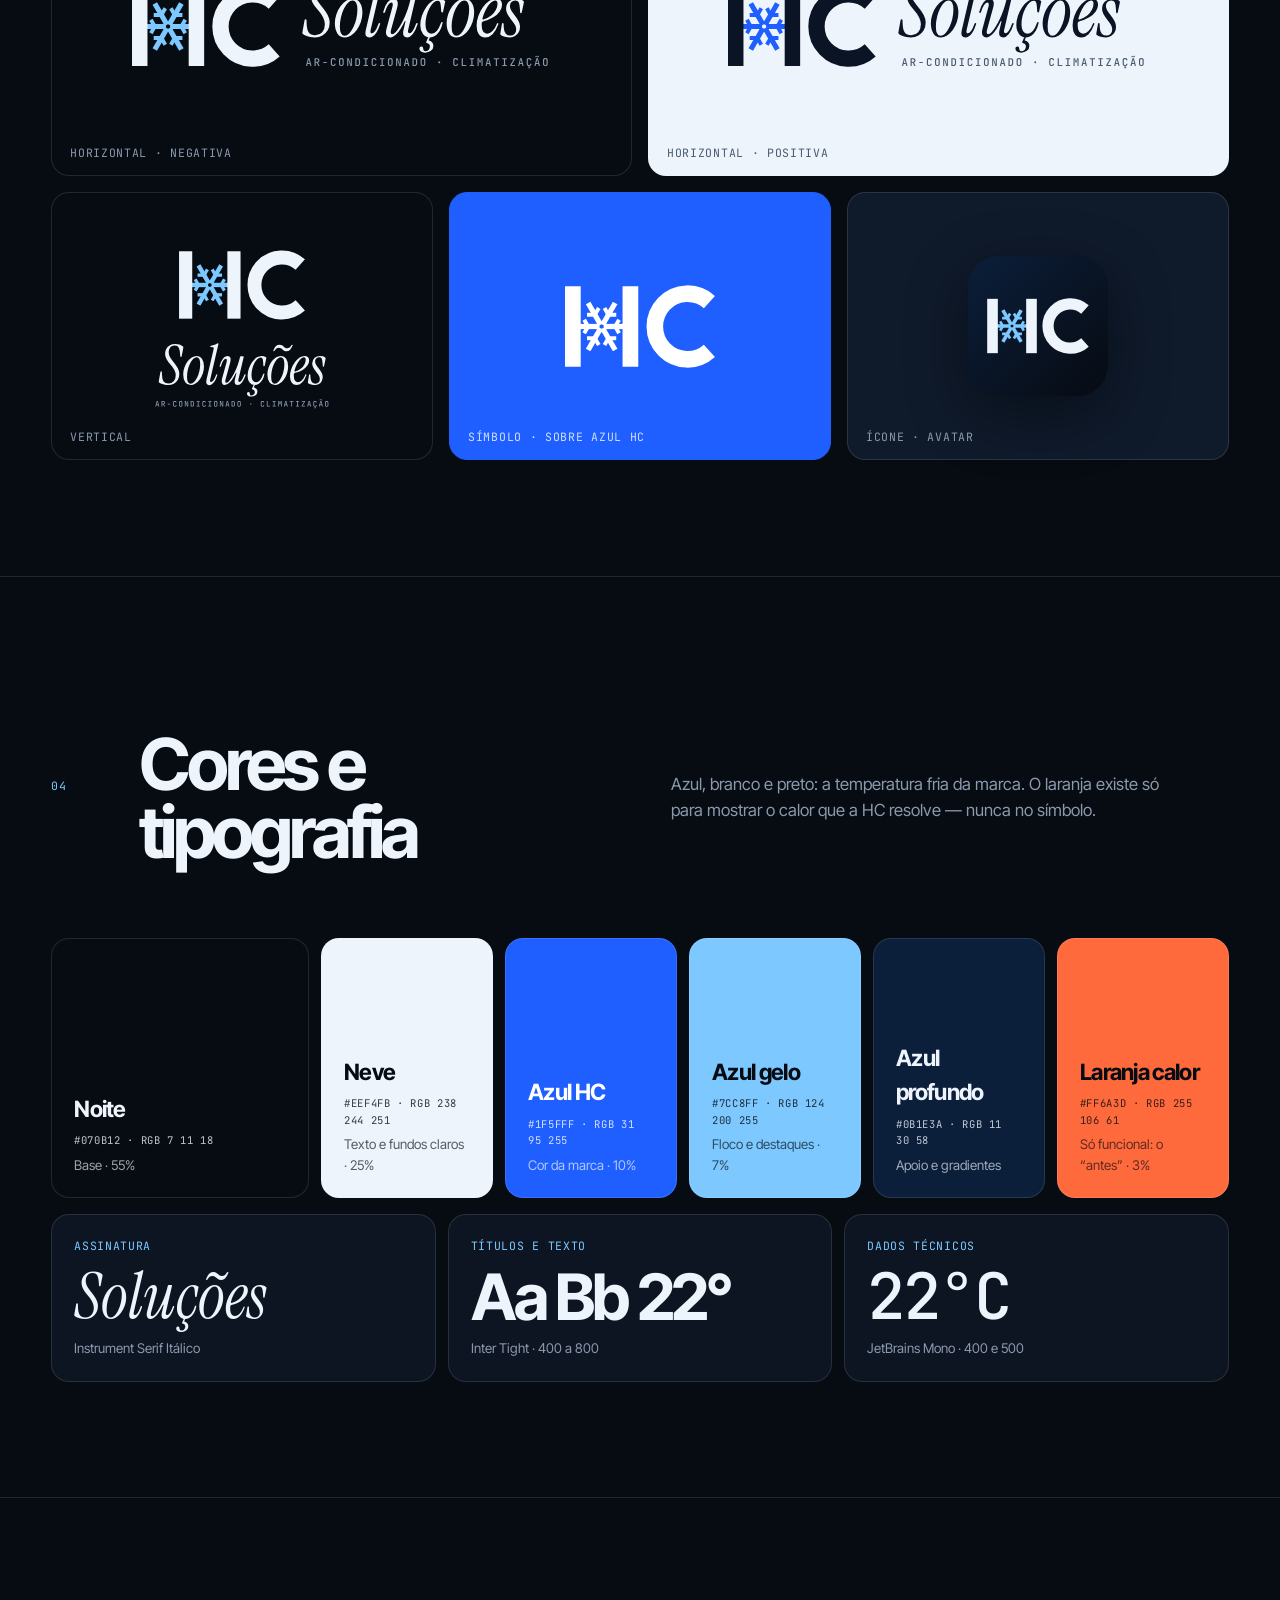
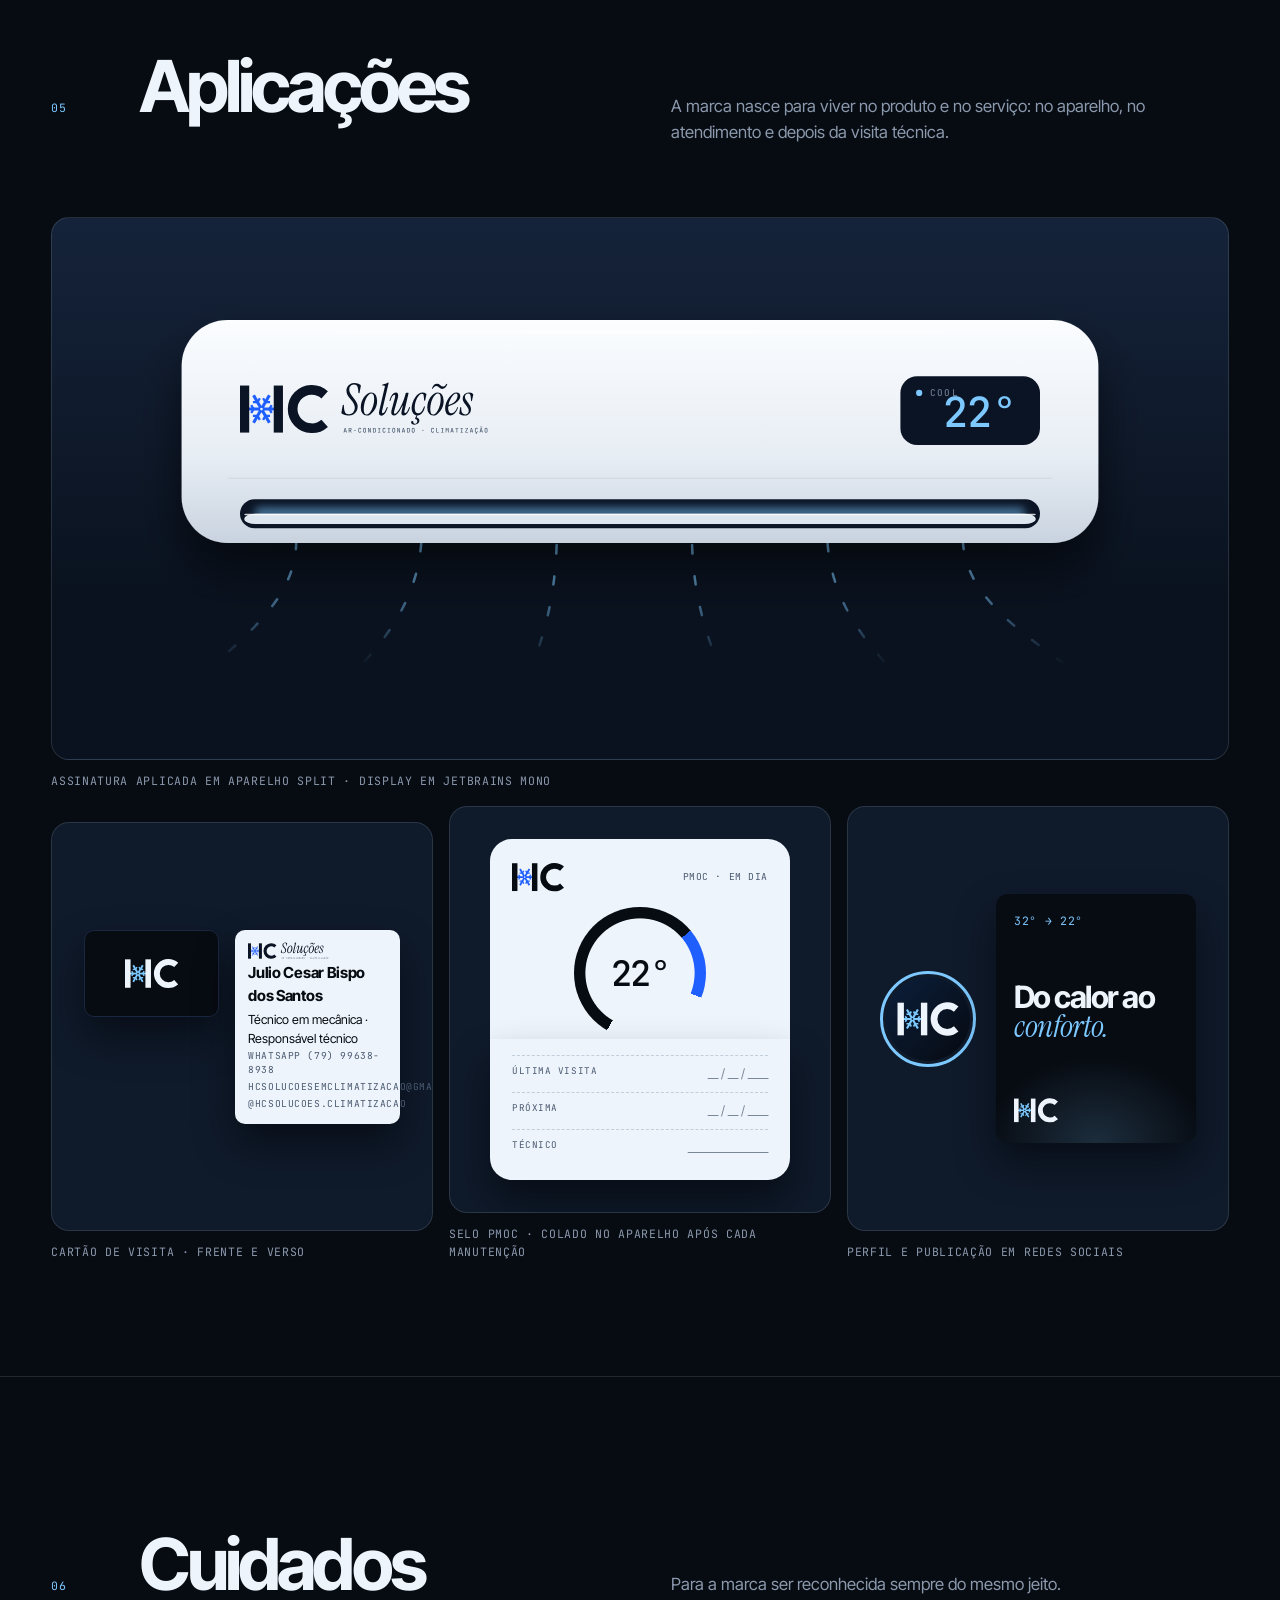
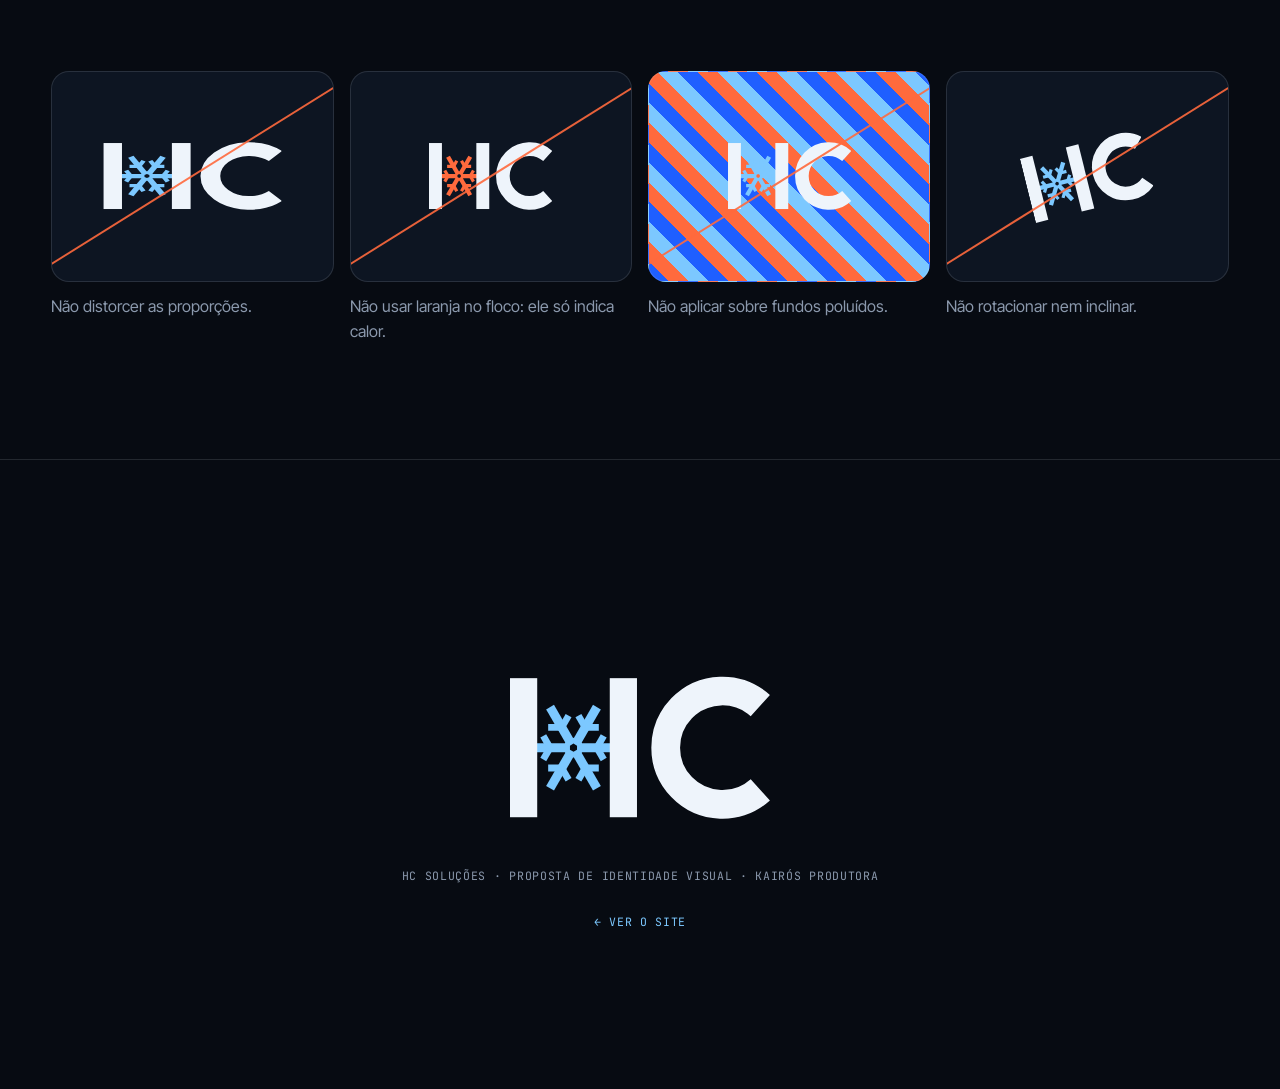
==== commit bd2716fd: "Implementa o conteúdo real da HC e as chamadas para ação Contatos, endereço, CNPJ, horário e Instagr" ====
--- a/marca.html
+++ b/marca.html
@@ -213,11 +213,11 @@
             <div class="biz__card biz__card--front"><svg aria-hidden="true"><use href="#hc-symbol"/></svg></div>
             <div class="biz__card biz__card--back">
               <img src="./assets/logo/hc-logo-horizontal-positivo.svg" alt="">
-              <div><b>Nome Sobrenome</b><span>Técnico em climatização</span></div>
-              <div class="mono"><span>(00) 00000-0000</span><span>email@dominio.com.br</span></div>
+              <div><b>Julio Cesar Bispo dos Santos</b><span>Técnico em mecânica · Responsável técnico</span></div>
+              <div class="mono"><span>WhatsApp (79) 99638-8938</span><span>hcsolucoesemclimatizacao@gmail.com</span><span>@hcsolucoes.climatizacao</span></div>
             </div>
           </div>
-          <figcaption class="mono">Cartão de visita · frente e verso · dados ilustrativos</figcaption>
+          <figcaption class="mono">Cartão de visita · frente e verso</figcaption>
         </figure>
 
         <figure class="app">
--- a/css/styles.css
+++ b/css/styles.css
@@ -201,6 +201,10 @@
 .climate__title em { color: color-mix(in srgb, var(--heat) calc(100% - var(--cp) * 100%), var(--accent)); }
 .climate__unit { position: relative; margin: 0; align-self: center; justify-self: center; width: min(100%, 1040px); }
 .split { display: block; width: 100%; height: auto; overflow: visible; }
+/* Versão 3D: o canvas ocupa o lugar da ilustração (que vira reserva sem WebGL) */
+.split3d { position: absolute; inset: -22% -10% -55% -10%; width: 120%; height: 177%; display: block; pointer-events: none; opacity: 0; transition: opacity .8s var(--ease); }
+.climate__unit.is-3d .split3d { opacity: 1; }
+.climate__unit.is-3d .split { visibility: hidden; }
 .split__temp { font: 500 40px var(--mono); fill: #7cc8ff; letter-spacing: -.02em; }
 .split__mode { font: 500 9px var(--mono); fill: #6b7a90; letter-spacing: .14em; }
 .split__led { animation: pulse 1.8s ease-in-out infinite; }
@@ -283,77 +287,154 @@
 
 /* ---------- PMOC ---------- */
 .pmoc {
-  position: relative; overflow: hidden; padding: clamp(96px, 14vw, 180px) var(--pad);
-  background: linear-gradient(180deg, var(--bg) 0%, var(--navy) 45%, #0a1830 100%);
-  border-block: 1px solid rgba(124, 200, 255, .25);
+  position: relative; overflow: hidden; padding: clamp(96px, 12vw, 160px) var(--pad);
+  background: linear-gradient(180deg, var(--bg) 0%, var(--navy) 40%, #0a1830 100%);
+  border-block: 1px solid rgba(124, 200, 255, .22);
 }
 .pmoc__glow {
-  position: absolute; inset: auto -20% -40% -20%; height: 80%; pointer-events: none;
-  background: radial-gradient(50% 50% at 50% 50%, rgba(31, 95, 255, .35), transparent 70%);
-}
-.pmoc__head { position: relative; margin-bottom: clamp(48px, 7vw, 96px); }
-.pmoc__head .idx { display: inline-block; border: 1px solid rgba(124, 200, 255, .4); border-radius: 999px; padding: 6px 12px; }
-.pmoc__title {
-  display: flex; align-items: center; margin: 18px 0 8px;
-  font-size: clamp(5rem, 22vw, 20rem); font-weight: 800; letter-spacing: -.07em; line-height: .82;
-  background: linear-gradient(100deg, var(--ink) 30%, var(--accent) 60%, var(--blue) 90%);
+  position: absolute; inset: auto -20% -30% -20%; height: 70%; pointer-events: none;
+  background: radial-gradient(50% 50% at 50% 50%, rgba(31, 95, 255, .3), transparent 70%);
+}
+.pmoc > * { position: relative; }
+
+/* Cabeçalho: uma ideia por linha */
+.pmoc__head { display: grid; grid-template-columns: minmax(0, 1.25fr) minmax(0, .75fr); gap: 24px clamp(32px, 6vw, 96px); align-items: end; margin-bottom: clamp(48px, 7vw, 88px); }
+.pmoc__eyebrow { grid-column: 1 / -1; display: flex; gap: 10px; flex-wrap: wrap; }
+.pmoc__tag, .pmoc__law { border-radius: 999px; padding: 7px 12px; }
+.pmoc__tag { border: 1px solid rgba(124, 200, 255, .4); color: var(--accent); }
+.pmoc__law { background: rgba(255, 106, 61, .14); border: 1px solid rgba(255, 106, 61, .45); color: #ffb08f; }
+.pmoc__title { display: flex; flex-direction: column; gap: 14px; }
+.pmoc__word {
+  display: flex; align-items: center;
+  font-size: clamp(4.4rem, 13vw, 11.5rem); font-weight: 800; letter-spacing: -.07em; line-height: .82;
+  background: linear-gradient(100deg, var(--ink) 30%, var(--accent) 62%, var(--blue) 92%);
   -webkit-background-clip: text; background-clip: text; color: transparent;
 }
 .pmoc__o { display: inline-flex; width: .78em; height: .78em; margin: 0 .02em 0 .04em; color: var(--accent); }
 .pmoc__o svg { width: 100%; height: 100%; overflow: visible; }
-.pmoc__name { font-size: clamp(1.4rem, 3.2vw, 2.8rem); font-weight: 600; letter-spacing: -.04em; line-height: 1.05; max-width: 900px; }
-.pmoc__name em { color: var(--accent); }
-.pmoc__grid { position: relative; display: grid; grid-template-columns: minmax(0, 1.1fr) minmax(0, .9fr); gap: clamp(32px, 6vw, 96px); align-items: start; }
-.pmoc__law span { display: inline-block; background: var(--heat); color: var(--bg); border-radius: 6px; padding: 6px 10px; font-weight: 500; }
-.pmoc__lede { font-size: clamp(1.15rem, 1.8vw, 1.5rem); line-height: 1.45; margin: 18px 0 36px; max-width: 640px; }
-.pmoc__label { color: var(--accent); margin-bottom: 12px; }
-.pmoc__chips { list-style: none; padding: 0; margin: 0 0 40px; display: flex; flex-wrap: wrap; gap: 8px; }
-.pmoc__chips li { border: 1px solid rgba(238, 244, 251, .2); border-radius: 999px; padding: 8px 14px; font-size: .92rem; background: rgba(7, 11, 18, .35); }
-.pmoc__why { list-style: none; padding: 0; margin: 0 0 40px; display: grid; grid-template-columns: repeat(3, 1fr); gap: 12px; }
-.pmoc__why li { border-top: 2px solid var(--accent); padding-top: 14px; display: flex; flex-direction: column; gap: 6px; }
-.pmoc__why b { font-size: 1.2rem; letter-spacing: -.03em; }
-.pmoc__why span { color: var(--muted); font-size: .95rem; }
-.pmoc__cta { display: flex; align-items: center; gap: 16px; flex-wrap: wrap; }
-.pmoc__cta-btn { background: var(--blue); color: #fff; font-weight: 600; border-radius: 999px; padding: 16px 26px; box-shadow: 0 12px 40px rgba(31, 95, 255, .45); }
-.pmoc__cta small { color: var(--muted); }
-
-.pmoc__doc { margin: 0; position: sticky; top: 100px; }
-.pmoc__doc figcaption { color: var(--muted); margin-top: 10px; text-align: right; }
+.pmoc__claim { font-size: clamp(1.6rem, 3.4vw, 3rem); font-weight: 600; letter-spacing: -.045em; line-height: 1.02; }
+.pmoc__claim em { color: var(--accent); }
+.pmoc__lede { color: #b7c3d4; font-size: clamp(1.02rem, 1.3vw, 1.18rem); line-height: 1.6; max-width: 460px; }
+
+/* Passos 1 e 2 */
+.pmoc__row { display: grid; grid-template-columns: minmax(0, 1.15fr) minmax(0, .85fr); gap: 16px; margin-bottom: 16px; }
+.check, .gains, .flow {
+  border: 1px solid rgba(238, 244, 251, .1); border-radius: 22px;
+  background: linear-gradient(180deg, rgba(238, 244, 251, .05), rgba(238, 244, 251, .02));
+  backdrop-filter: blur(8px);
+}
+.check { padding: clamp(24px, 3vw, 40px); display: flex; flex-direction: column; gap: 22px; }
+.check__step { color: var(--accent); }
+.check__title { font-size: clamp(1.5rem, 2.4vw, 2.1rem); font-weight: 650; letter-spacing: -.04em; line-height: 1.05; margin-top: -10px; }
+.check__q { border: 0; padding: 0; margin: 0; display: grid; gap: 10px; }
+.check__q legend { font-weight: 600; font-size: 1.02rem; padding: 0; margin-bottom: 2px; }
+.check__hint { color: var(--muted); font-size: .88rem; margin-top: -4px; }
+.check__opts { display: flex; flex-wrap: wrap; gap: 8px; }
+.check__opts label { position: relative; cursor: pointer; }
+.check__opts input { position: absolute; opacity: 0; inset: 0; cursor: pointer; }
+.check__opts span {
+  display: inline-flex; align-items: center; gap: 10px; padding: 12px 18px; border-radius: 12px;
+  border: 1px solid rgba(238, 244, 251, .2); background: rgba(7, 11, 18, .4); font-weight: 500;
+  transition: border-color .25s, background-color .25s, color .25s;
+}
+.check__opts span::before { content: ""; width: 14px; height: 14px; border-radius: 50%; border: 2px solid rgba(238, 244, 251, .35); transition: border-color .25s, box-shadow .25s; }
+.check__opts label:hover span { border-color: rgba(124, 200, 255, .6); }
+.check__opts input:checked + span { border-color: var(--accent); background: rgba(31, 95, 255, .18); }
+.check__opts input:checked + span::before { border-color: var(--accent); box-shadow: inset 0 0 0 3px #0b1e3a, inset 0 0 0 8px var(--accent); }
+.check__opts input:focus-visible + span { outline: 2px solid var(--accent); outline-offset: 3px; }
+.check__result {
+  margin-top: auto; border-radius: 16px; padding: 18px 20px; border: 1px dashed rgba(238, 244, 251, .2);
+  display: grid; gap: 4px; transition: background-color .4s, border-color .4s;
+}
+.check__verdict { font-weight: 650; font-size: 1.15rem; letter-spacing: -.02em; display: flex; align-items: center; gap: 10px; }
+.check__detail { color: var(--muted); font-size: .92rem; }
+.check__result[data-state="yes"] { border: 1px solid var(--accent); background: rgba(31, 95, 255, .2); }
+.check__result[data-state="yes"] .check__verdict { color: #fff; }
+.check__result[data-state="no"] { border-style: solid; background: rgba(238, 244, 251, .05); }
+.check__result[data-state="yes"] .check__verdict::before,
+.check__result[data-state="no"] .check__verdict::before {
+  content: ""; flex: none; width: 22px; height: 22px; border-radius: 50%; background: var(--accent) center / 12px no-repeat;
+  background-image: url("data:image/svg+xml,%3Csvg xmlns='http://www.w3.org/2000/svg' viewBox='0 0 16 16'%3E%3Cpath d='M3 8.5l3 3 7-7' fill='none' stroke='%23070b12' stroke-width='2.6' stroke-linecap='round' stroke-linejoin='round'/%3E%3C/svg%3E");
+}
+.check__result[data-state="no"] .check__verdict::before { background-color: var(--muted); background-image: url("data:image/svg+xml,%3Csvg xmlns='http://www.w3.org/2000/svg' viewBox='0 0 16 16'%3E%3Cpath d='M8 4v5M8 11.5v.5' fill='none' stroke='%23070b12' stroke-width='2.6' stroke-linecap='round'/%3E%3C/svg%3E"); }
+.check__result.is-pop { animation: pop .5s var(--ease); }
+@keyframes pop { 40% { transform: scale(1.015); } }
+
+.gains { padding: clamp(24px, 3vw, 40px); display: flex; flex-direction: column; gap: 22px; }
+.gains__list { list-style: none; padding: 0; margin: 0; display: grid; gap: 4px; }
+.gains__list li { display: grid; grid-template-columns: 44px 1fr; gap: 16px; align-items: start; padding: 16px 0; border-top: 1px solid rgba(238, 244, 251, .08); }
+.gains__list li:first-child { border-top: 0; }
+.gains__list svg { width: 44px; height: 44px; padding: 9px; border-radius: 12px; background: rgba(124, 200, 255, .1); fill: none; stroke: var(--accent); stroke-width: 2; stroke-linecap: round; stroke-linejoin: round; }
+.gains__list b { display: block; font-size: 1.08rem; letter-spacing: -.02em; margin-bottom: 2px; }
+.gains__list span { color: var(--muted); font-size: .93rem; }
+
+/* Passo 3: etapas + documento */
+.flow { display: grid; grid-template-columns: minmax(0, 1fr) minmax(0, 1fr); gap: clamp(24px, 4vw, 64px); padding: clamp(24px, 3vw, 48px); align-items: center; }
+.flow__title { font-size: clamp(1.5rem, 2.4vw, 2.1rem); font-weight: 650; letter-spacing: -.04em; line-height: 1.05; margin: 8px 0 24px; }
+.flow__title em { color: var(--accent); }
+.flow__tabs { display: grid; gap: 6px; position: relative; }
+.flow__tab {
+  position: relative; display: grid; grid-template-columns: 40px 1fr; gap: 2px 12px; text-align: left; cursor: pointer;
+  font: inherit; color: var(--muted); background: transparent; border: 1px solid transparent; border-radius: 14px; padding: 14px 16px;
+  transition: background-color .3s, border-color .3s, color .3s;
+}
+.flow__tab .mono { grid-row: 1 / 3; align-self: start; padding-top: 3px; color: inherit; }
+.flow__tab b { color: var(--ink); font-size: 1.1rem; letter-spacing: -.02em; opacity: .7; transition: opacity .3s; }
+.flow__tab small { font-size: .9rem; line-height: 1.45; max-height: 0; overflow: hidden; opacity: 0; transition: max-height .45s var(--ease), opacity .3s; }
+.flow__tab:hover b { opacity: 1; }
+.flow__tab[aria-selected="true"] { background: rgba(31, 95, 255, .16); border-color: rgba(124, 200, 255, .45); color: var(--accent); }
+.flow__tab[aria-selected="true"] b { opacity: 1; }
+.flow__tab[aria-selected="true"] small { max-height: 4em; opacity: 1; color: #b7c3d4; }
+.flow__tab.is-past .mono::after { content: " ✓"; color: var(--accent); }
+
+.pmoc__doc { margin: 0; }
+.pmoc__doc figcaption { color: var(--muted); margin-top: 14px; text-align: left; }
 .doc {
-  position: relative; background: var(--ink); color: #0a1424; border-radius: 18px; padding: 28px;
+  position: relative; background: var(--ink); color: #0a1424; border-radius: 18px; padding: 28px 28px 34px;
   box-shadow: 0 40px 80px rgba(0, 0, 0, .5), 0 0 0 1px rgba(255, 255, 255, .6) inset;
-  transform: rotate(-1.5deg);
+  transform: rotate(-1.2deg);
 }
 .doc__top { display: flex; justify-content: space-between; align-items: center; }
 .doc__logo { width: 64px; aspect-ratio: 172 / 120; --flake: #1f5fff; }
 .doc__top .mono { color: #4a5a70; }
-.doc__title { font-size: 1.35rem; font-weight: 700; letter-spacing: -.035em; line-height: 1.1; margin: 22px 0 16px; }
-.doc__fields { margin: 0 0 18px; display: grid; gap: 8px; }
-.doc__fields div { display: flex; justify-content: space-between; gap: 12px; border-bottom: 1px dashed #c3cedb; padding-bottom: 8px; }
-.doc__fields dt { color: #4a5a70; font-size: .62rem; }
-.doc__fields dd { margin: 0; color: #9aa7b8; font-size: .8rem; }
-.doc__list { list-style: none; counter-reset: c; padding: 0; margin: 0 0 24px; display: grid; gap: 4px; }
+.doc__title { font-size: 1.3rem; font-weight: 700; letter-spacing: -.035em; line-height: 1.1; margin: 20px 0 14px; }
+.doc__progress { height: 4px; border-radius: 4px; background: #d5dde8; overflow: hidden; }
+.doc__progress i { display: block; height: 100%; background: var(--blue); transform-origin: left; transform: scaleX(var(--p, .25)); transition: transform .6s var(--ease); }
+.doc__status { color: #4a5a70; margin: 10px 0 14px; }
+.doc__list { list-style: none; padding: 0; margin: 0; display: grid; gap: 4px; }
 .doc__list li {
-  counter-increment: c; position: relative; display: flex; align-items: center; gap: 12px;
-  padding: 10px 12px; border-radius: 10px; font-size: .95rem; transition: background-color .5s;
+  display: flex; align-items: center; gap: 12px; padding: 10px 12px; border-radius: 10px; font-size: .95rem;
+  color: #8592a5; transition: background-color .4s, color .4s;
 }
 .doc__list li::before {
   content: ""; flex: none; width: 22px; height: 22px; border-radius: 6px; border: 2px solid #c3cedb;
-  background: center / 14px no-repeat; transition: background-color .4s, border-color .4s;
-}
-.doc__list li.is-done { background: rgba(31, 95, 255, .07); }
+  background: center / 14px no-repeat; transition: background-color .35s, border-color .35s, transform .35s var(--ease);
+}
+.doc__list li.is-now { background: rgba(31, 95, 255, .1); color: #0a1424; }
+.doc__list li.is-done { color: #0a1424; }
 .doc__list li.is-done::before {
-  background-color: var(--blue); border-color: var(--blue);
+  background-color: var(--blue); border-color: var(--blue); transform: scale(1.06);
   background-image: url("data:image/svg+xml,%3Csvg xmlns='http://www.w3.org/2000/svg' viewBox='0 0 16 16'%3E%3Cpath d='M3 8.5l3 3 7-7' fill='none' stroke='%23fff' stroke-width='2.4' stroke-linecap='round' stroke-linejoin='round'/%3E%3C/svg%3E");
 }
 .doc__stamp {
-  position: absolute; right: 18px; bottom: -34px; width: 118px; color: var(--blue);
-  transform: rotate(-14deg) scale(1.6); opacity: 0; transition: opacity .4s, transform .6s cubic-bezier(.3, 1.6, .5, 1);
+  position: absolute; right: -18px; bottom: -26px; width: 112px; color: var(--blue);
+  transform: rotate(-14deg) scale(1.6); opacity: 0; transition: opacity .35s, transform .55s cubic-bezier(.3, 1.6, .5, 1);
 }
 .doc__stamp text { font: 700 11px var(--mono); letter-spacing: .14em; fill: currentColor; }
 .pmoc__doc.is-complete .doc__stamp { opacity: 1; transform: rotate(-14deg) scale(1); }
+
+/* Chamada final */
+.pmoc__cta {
+  margin-top: 16px; display: flex; justify-content: space-between; align-items: center; gap: 16px 32px; flex-wrap: wrap;
+  border-radius: 22px; padding: 22px clamp(24px, 3vw, 40px);
+  background: linear-gradient(100deg, rgba(31, 95, 255, .35), rgba(31, 95, 255, .12)); border: 1px solid rgba(124, 200, 255, .35);
+}
+.pmoc__cta p { font-size: 1.1rem; }
+.pmoc__cta span { color: #b7c3d4; }
+.pmoc__soon { display: inline-flex; align-items: center; gap: 10px; color: var(--ink) !important; border: 1px solid rgba(238, 244, 251, .3); border-radius: 999px; padding: 10px 16px; }
+.pmoc__soon i { width: 8px; height: 8px; border-radius: 50%; background: var(--accent); animation: pulse 1.8s ease-in-out infinite; }
+
 html:not(.js) .doc__list li::before { background-color: var(--blue); border-color: var(--blue); }
-html:not(.js) .doc__stamp { opacity: 1; transform: rotate(-14deg); }
 
 /* ---------- Seções ---------- */
 .section { padding: clamp(96px, 16vw, 200px) var(--pad); position: relative; }
@@ -485,8 +566,8 @@
 /* ---------- Responsivo ---------- */
 @media (max-width: 1000px) {
   .board { grid-template-columns: repeat(2, minmax(0, 1fr)); }
-  .pmoc__grid { grid-template-columns: 1fr; }
-  .pmoc__doc { position: relative; top: 0; max-width: 480px; }
+  .pmoc__head, .pmoc__row, .flow { grid-template-columns: 1fr; }
+  .pmoc__doc { max-width: 480px; }
   .step { grid-template-columns: 56px 1fr 40px; }
   .step__d { grid-column: 2 / 4; }
   .step__glyph { grid-row: 1; grid-column: 3; }
@@ -510,10 +591,11 @@
   .card { min-height: 240px; }
   .step { gap: 12px 16px; }
   .footer { flex-direction: column; gap: 6px; }
-  .pmoc__why { grid-template-columns: 1fr; }
+  .pmoc__cta { flex-direction: column; align-items: flex-start; }
   .pmoc-badge span { font-size: .82rem; }
-  .doc { padding: 22px 22px 56px; }
+  .doc { padding: 22px 22px 48px; }
   .doc__stamp { width: 92px; right: 12px; bottom: -30px; }
+  .flow__tab small { max-height: 4em; opacity: 1; }
 }
 
 /* ---------- Movimento reduzido ---------- */
@@ -529,7 +611,212 @@
   .hero__title { transform: none; opacity: 1; }
   .js [data-reveal] { opacity: 1; transform: none; }
   .manifesto__text .w { opacity: 1; }
-  .doc__list li::before { background-color: var(--blue); border-color: var(--blue); }
-  .doc__stamp { opacity: 1; transform: rotate(-14deg); }
+  .doc__list li.is-done::before { transform: none; }
   .card__bar::after { transform: scaleX(var(--v)); }
 }
+
+/* ==========================================================================
+   Conteúdo real da HC — mesmos tokens e linguagem visual do site
+   ========================================================================== */
+.btn {
+  display: inline-flex; align-items: center; justify-content: center; gap: 10px; cursor: pointer;
+  font: 600 .98rem/1 var(--sans); text-decoration: none; border-radius: 999px; padding: 15px 22px; border: 1px solid transparent;
+  transition: transform .3s var(--ease), background-color .3s, border-color .3s, color .3s;
+}
+.btn svg { width: 19px; height: 19px; flex: none; }
+.btn:hover { transform: translateY(-2px); }
+.btn--primary { background: var(--accent); color: var(--accent-ink); box-shadow: 0 10px 30px rgba(124, 200, 255, .25); }
+.btn--primary:hover { background: #a6dbff; }
+.btn--ghost { color: var(--ink); border-color: rgba(238, 244, 251, .3); background: rgba(7, 11, 18, .25); }
+.btn--ghost:hover { border-color: var(--accent); color: var(--accent); }
+.btn--lg { padding: 18px 26px; font-size: 1.05rem; }
+.btn--block { width: 100%; }
+
+.nav__cta {
+  display: inline-flex; align-items: center; gap: 8px; text-decoration: none;
+  font: 500 .72rem/1 var(--mono); letter-spacing: .06em; text-transform: uppercase;
+  border: 1px solid #fff; border-radius: 999px; padding: 7px 12px 7px 9px; background: #fff; color: #000;
+}
+.nav__cta svg { width: 16px; height: 16px; }
+
+.hero__actions { display: flex; flex-wrap: wrap; align-items: center; gap: 12px; }
+
+/* Serviços */
+.svc-grid { list-style: none; margin: 0; padding: 0; display: grid; grid-template-columns: repeat(3, minmax(0, 1fr)); gap: 16px; }
+.svc {
+  position: relative; display: flex; flex-direction: column; gap: 12px; min-height: 300px; padding: 26px;
+  border: 1px solid var(--line); border-radius: 18px; background: var(--bg-2);
+  transition: border-color .3s, transform .4s var(--ease), background-color .3s;
+}
+.svc:hover { border-color: rgba(124, 200, 255, .45); transform: translateY(-4px); background: #101b2c; }
+.svc__tag { align-self: flex-start; color: var(--accent); border: 1px solid rgba(124, 200, 255, .35); border-radius: 999px; padding: 6px 10px; }
+.svc h3 { margin-top: auto; font-size: clamp(1.4rem, 2vw, 1.75rem); font-weight: 650; letter-spacing: -.04em; line-height: 1.05; }
+.svc p { color: var(--muted); font-size: .96rem; }
+.svc__cta { display: inline-flex; align-items: center; gap: 8px; color: var(--ink); font-weight: 600; text-decoration: none; margin-top: 6px; }
+.svc__cta svg { width: 18px; height: 18px; color: var(--accent); transition: transform .3s var(--ease); }
+.svc__cta:hover svg { transform: translateX(4px); }
+.svc__more { position: absolute; top: 26px; right: 26px; color: var(--muted); font-size: .85rem; }
+.svc__more:hover { color: var(--accent); }
+
+.biz {
+  margin-top: 16px; display: grid; grid-template-columns: minmax(0, .9fr) minmax(0, 1.1fr); gap: clamp(24px, 4vw, 64px);
+  padding: clamp(24px, 4vw, 56px); border-radius: 22px; border: 1px solid rgba(124, 200, 255, .3);
+  background: radial-gradient(70% 90% at 0% 0%, rgba(31, 95, 255, .35), transparent 70%), linear-gradient(180deg, #0c1a33, #0a1324);
+}
+.biz__intro { display: flex; flex-direction: column; gap: 16px; align-items: flex-start; }
+.biz__tag { color: var(--accent); }
+.biz__title { font-size: clamp(2rem, 4vw, 3.4rem); font-weight: 700; letter-spacing: -.055em; line-height: .98; }
+.biz__title em { color: var(--accent); }
+.biz__lede { color: #b7c3d4; font-size: 1.05rem; max-width: 440px; }
+.biz__free { display: grid; grid-template-columns: 34px 1fr; gap: 12px; padding: 16px; border-radius: 14px; border: 1px dashed rgba(124, 200, 255, .5); background: rgba(124, 200, 255, .07); margin: 4px 0 8px; }
+.biz__free svg { width: 34px; height: 34px; padding: 7px; border-radius: 50%; background: var(--accent); color: var(--accent-ink); }
+.biz__free b { display: block; font-size: 1.05rem; }
+.biz__free span { color: #b7c3d4; font-size: .92rem; }
+.biz__list { list-style: none; margin: 0; padding: 0; display: grid; grid-template-columns: 1fr 1fr; gap: 0 28px; align-content: center; }
+.biz__list li { padding: 16px 0; border-top: 1px solid rgba(238, 244, 251, .1); display: grid; gap: 4px; }
+.biz__list b { font-size: 1.05rem; letter-spacing: -.02em; }
+.biz__list span { color: var(--muted); font-size: .92rem; }
+
+/* PMOC: responsáveis, tipos, guia, FAQ */
+.rt, .guide, .faq { margin-top: 16px; border: 1px solid rgba(238, 244, 251, .1); border-radius: 22px; background: linear-gradient(180deg, rgba(238, 244, 251, .05), rgba(238, 244, 251, .02)); padding: clamp(24px, 3vw, 48px); }
+.rt { display: grid; grid-template-columns: minmax(0, 1fr) minmax(0, 1fr); gap: clamp(24px, 4vw, 64px); align-items: center; }
+.rt__lede { color: #b7c3d4; max-width: 440px; }
+.rt__list { list-style: none; margin: 0; padding: 0; display: grid; gap: 12px; }
+.rt__list li { display: grid; gap: 4px; padding: 18px 20px; border-radius: 16px; background: rgba(7, 11, 18, .35); border: 1px solid rgba(124, 200, 255, .2); }
+.rt__list b { font-size: 1.12rem; letter-spacing: -.02em; }
+.rt__list span:not(.rt__badge) { color: var(--muted); font-size: .92rem; }
+.rt__badge { justify-self: start; color: var(--accent-ink); background: var(--accent); border-radius: 999px; padding: 5px 9px; margin-bottom: 4px; }
+
+.types { list-style: none; margin: 16px 0 0; padding: 0; display: grid; grid-template-columns: repeat(3, 1fr); gap: 16px; }
+.types li { padding: 22px; border-radius: 18px; border: 1px solid rgba(238, 244, 251, .1); background: rgba(7, 11, 18, .3); display: grid; gap: 6px; }
+.types b { font-size: 1.1rem; letter-spacing: -.02em; }
+.types span { color: var(--muted); font-size: .93rem; }
+
+.guide__head { display: flex; flex-wrap: wrap; justify-content: space-between; align-items: center; gap: 16px; margin-bottom: 26px; }
+.guide__tabs { display: flex; flex-wrap: wrap; gap: 6px; padding: 5px; border-radius: 999px; background: rgba(7, 11, 18, .45); border: 1px solid rgba(238, 244, 251, .1); }
+.guide__tabs button { font: 500 .9rem var(--sans); color: var(--muted); background: none; border: 0; border-radius: 999px; padding: 10px 16px; cursor: pointer; transition: background-color .3s, color .3s; }
+.guide__tabs button:hover { color: var(--ink); }
+.guide__tabs button[aria-selected="true"] { background: var(--accent); color: var(--accent-ink); }
+.guide__panel { animation: fade-in .45s var(--ease); }
+.guide__panel h4 { font-size: clamp(1.4rem, 2.2vw, 1.9rem); font-weight: 650; letter-spacing: -.04em; margin-bottom: 12px; }
+.guide__panel > p { color: #b7c3d4; max-width: 780px; margin-bottom: 14px; }
+@keyframes fade-in { from { opacity: 0; transform: translateY(8px); } }
+.guide__ol { margin: 6px 0 18px; padding: 0; list-style: none; counter-reset: g; display: grid; grid-template-columns: 1fr 1fr; gap: 8px 24px; }
+.guide__ol li { counter-increment: g; display: grid; grid-template-columns: 34px 1fr; gap: 10px; align-items: baseline; padding: 10px 0; border-top: 1px solid rgba(238, 244, 251, .08); }
+.guide__ol li::before { content: counter(g, decimal-leading-zero); font: 500 .75rem var(--mono); color: var(--accent); }
+.guide__note { font-size: .93rem; color: var(--muted) !important; border-left: 2px solid var(--accent); padding-left: 14px; }
+.guide__checks { list-style: none; margin: 6px 0 18px; padding: 0; display: grid; grid-template-columns: 1fr 1fr; gap: 10px; }
+.guide__checks li { display: flex; gap: 12px; align-items: flex-start; padding: 14px 16px; border-radius: 14px; background: rgba(7, 11, 18, .35); border: 1px solid rgba(238, 244, 251, .08); }
+.guide__checks li::before { content: ""; flex: none; width: 20px; height: 20px; margin-top: 1px; border-radius: 6px; background: var(--accent) center / 12px no-repeat; background-image: url("data:image/svg+xml,%3Csvg xmlns='http://www.w3.org/2000/svg' viewBox='0 0 16 16'%3E%3Cpath d='M3 8.5l3 3 7-7' fill='none' stroke='%23070b12' stroke-width='2.6' stroke-linecap='round' stroke-linejoin='round'/%3E%3C/svg%3E"); }
+.guide__checks--warn li::before { background-color: var(--heat); background-image: url("data:image/svg+xml,%3Csvg xmlns='http://www.w3.org/2000/svg' viewBox='0 0 16 16'%3E%3Cpath d='M8 3.5v6M8 12v.5' fill='none' stroke='%23070b12' stroke-width='2.6' stroke-linecap='round'/%3E%3C/svg%3E"); }
+.table-wrap { overflow-x: auto; border-radius: 16px; border: 1px solid rgba(238, 244, 251, .1); }
+.period { width: 100%; border-collapse: collapse; min-width: 520px; }
+.period th { text-align: left; font: 500 .72rem var(--mono); letter-spacing: .06em; text-transform: uppercase; color: var(--accent-ink); background: var(--accent); padding: 14px 18px; }
+.period td { padding: 16px 18px; border-top: 1px solid rgba(238, 244, 251, .08); vertical-align: top; }
+.period td:first-child { font-weight: 600; }
+.period td:last-child { color: #b7c3d4; }
+.period tbody tr:nth-child(odd) { background: rgba(7, 11, 18, .3); }
+
+.faq { display: grid; grid-template-columns: minmax(0, .8fr) minmax(0, 1.2fr); gap: clamp(24px, 4vw, 64px); align-items: start; }
+.faq__intro { display: flex; flex-direction: column; gap: 12px; align-items: flex-start; position: sticky; top: 100px; }
+.faq__intro .flow__title { margin-bottom: 0; }
+.faq__list { display: grid; gap: 10px; }
+.faq__item { border-radius: 16px; border: 1px solid rgba(238, 244, 251, .12); background: rgba(7, 11, 18, .35); transition: border-color .3s; }
+.faq__item[open] { border-color: rgba(124, 200, 255, .5); }
+.faq__item summary { list-style: none; cursor: pointer; display: flex; justify-content: space-between; gap: 16px; align-items: center; padding: 18px 20px; font-weight: 600; font-size: 1.05rem; letter-spacing: -.02em; }
+.faq__item summary::-webkit-details-marker { display: none; }
+.faq__item summary::after { content: "+"; flex: none; width: 30px; height: 30px; display: grid; place-items: center; border-radius: 50%; border: 1px solid rgba(124, 200, 255, .4); color: var(--accent); font: 400 1.2rem var(--mono); transition: transform .3s var(--ease), background-color .3s; }
+.faq__item[open] summary::after { transform: rotate(45deg); background: rgba(124, 200, 255, .15); }
+.faq__item p { padding: 0 20px 20px; color: #b7c3d4; line-height: 1.6; }
+.pmoc__cta-actions { display: flex; flex-wrap: wrap; gap: 10px; }
+
+/* Por que a HC */
+.proof { margin-top: clamp(48px, 7vw, 88px); display: grid; grid-template-columns: minmax(0, .7fr) minmax(0, 1.3fr); gap: 24px clamp(24px, 4vw, 64px); align-items: start; }
+.proof__title { font-size: clamp(2rem, 4.4vw, 3.6rem); font-weight: 700; letter-spacing: -.055em; line-height: .95; }
+.proof__title em { color: var(--accent); }
+.proof__list { list-style: none; margin: 0; padding: 0; display: grid; grid-template-columns: 1fr 1fr; gap: 12px; }
+.proof__list li { display: grid; grid-template-columns: 36px 1fr; gap: 14px; padding: 20px; border-radius: 18px; border: 1px solid var(--line); background: var(--bg-2); }
+.proof__list svg { width: 36px; height: 36px; padding: 8px; border-radius: 50%; background: rgba(124, 200, 255, .12); color: var(--accent); }
+.proof__list b { display: block; font-size: 1.05rem; letter-spacing: -.02em; }
+.proof__list span { color: var(--muted); font-size: .93rem; }
+
+/* Onde atendemos */
+.card__icon { width: 30px; height: 30px; color: var(--accent); margin-top: auto; }
+.card__icon + h3 { margin-top: 0; }
+.card.is-open .card__state { color: var(--accent-ink); background: var(--accent); border-color: var(--accent); }
+.card.is-open .card__state::before { animation: pulse 1.8s ease-in-out infinite; }
+
+/* Contato */
+.outro { min-height: auto; padding-bottom: clamp(72px, 9vw, 120px); }
+.contact { display: grid; grid-template-columns: minmax(0, 1fr) minmax(0, 1fr); gap: clamp(32px, 5vw, 80px); align-items: start; margin-top: clamp(24px, 4vw, 48px); }
+.contact__direct { display: flex; flex-direction: column; gap: 22px; align-items: flex-start; }
+.contact__lede { font-size: clamp(1.3rem, 2.4vw, 1.9rem); font-weight: 600; letter-spacing: -.035em; line-height: 1.2; max-width: 520px; }
+.contact__list { list-style: none; margin: 8px 0 0; padding: 0; display: grid; gap: 6px; width: 100%; }
+.contact__list a, .contact__static { display: flex; align-items: center; gap: 16px; padding: 14px 4px; border-top: 1px solid var(--line); text-decoration: none; transition: color .3s; overflow-wrap: anywhere; }
+.contact__list a:hover { color: var(--accent); }
+.contact__list svg { width: 26px; height: 26px; flex: none; color: var(--accent); }
+.contact__list small { display: block; color: var(--muted); margin-bottom: 2px; }
+.quote { display: grid; gap: 14px; padding: clamp(24px, 3vw, 40px); border-radius: 22px; border: 1px solid rgba(124, 200, 255, .3); background: linear-gradient(180deg, rgba(31, 95, 255, .16), rgba(31, 95, 255, .04)); }
+.quote__title { font-size: clamp(1.5rem, 2.4vw, 2rem); font-weight: 650; letter-spacing: -.04em; line-height: 1.05; margin-top: -6px; }
+.quote__hint { color: #b7c3d4; margin-bottom: 4px; }
+.field { display: grid; gap: 7px; }
+.field > span { font-weight: 600; font-size: .95rem; }
+.field input, .field select {
+  font: 500 1rem var(--sans); color: var(--ink); background: rgba(7, 11, 18, .55); border: 1px solid rgba(238, 244, 251, .2);
+  border-radius: 12px; padding: 14px 16px; transition: border-color .25s, box-shadow .25s; width: 100%;
+}
+.field select { appearance: none; background-image: url("data:image/svg+xml,%3Csvg xmlns='http://www.w3.org/2000/svg' viewBox='0 0 16 16'%3E%3Cpath d='M4 6l4 4 4-4' fill='none' stroke='%237cc8ff' stroke-width='2' stroke-linecap='round'/%3E%3C/svg%3E"); background-repeat: no-repeat; background-position: right 14px center; background-size: 16px; }
+.field input::placeholder { color: #66758a; }
+.field input:focus, .field select:focus { outline: none; border-color: var(--accent); box-shadow: 0 0 0 3px rgba(124, 200, 255, .2); }
+.field input[aria-invalid="true"], .field select[aria-invalid="true"] { border-color: var(--heat); }
+.quote__error { color: #ffb08f; font-size: .92rem; }
+.quote__privacy { color: var(--muted); font-size: .82rem; text-align: center; }
+
+/* Rodapé */
+.site-footer { position: relative; z-index: 1; border-top: 1px solid var(--line); padding: clamp(48px, 6vw, 80px) var(--pad) 32px; background: #05080e; }
+.site-footer__grid { display: grid; grid-template-columns: 1.4fr 1fr 1fr 1.2fr; gap: 32px; }
+.site-footer__brand p { color: var(--muted); max-width: 360px; margin: 16px 0; font-size: .95rem; }
+.site-footer__ig { display: inline-flex; align-items: center; gap: 10px; text-decoration: none; border: 1px solid var(--line); border-radius: 999px; padding: 9px 14px; }
+.site-footer__ig svg { width: 18px; height: 18px; color: var(--accent); }
+.site-footer__ig:hover { border-color: var(--accent); }
+.site-footer .mono { color: var(--accent); margin-bottom: 14px; }
+.site-footer ul { list-style: none; margin: 0; padding: 0; display: grid; gap: 10px; color: var(--muted); font-size: .95rem; }
+.site-footer ul a { text-decoration: none; overflow-wrap: anywhere; }
+.site-footer ul a:hover { color: var(--accent); }
+.site-footer__legal { margin-top: 48px; padding-top: 24px; border-top: 1px solid var(--line); display: flex; justify-content: space-between; gap: 24px; flex-wrap: wrap; color: var(--muted); font-size: .85rem; }
+.site-footer__legal a { color: var(--ink); }
+
+/* Botão flutuante de WhatsApp */
+.fab {
+  position: fixed; right: max(18px, env(safe-area-inset-right)); bottom: max(18px, env(safe-area-inset-bottom)); z-index: 75;
+  width: 60px; height: 60px; border-radius: 50%; display: grid; place-items: center;
+  background: var(--accent); color: var(--accent-ink); box-shadow: 0 14px 34px rgba(0, 0, 0, .45), 0 0 0 0 rgba(124, 200, 255, .5);
+  animation: ring 2.6s ease-out 4s infinite; transition: transform .3s var(--ease);
+}
+.fab svg { width: 30px; height: 30px; }
+.fab:hover { transform: scale(1.08); }
+.intro-open .fab { display: none; }
+
+@media (max-width: 1000px) {
+  .svc-grid { grid-template-columns: 1fr 1fr; }
+  .biz, .rt, .faq, .proof, .contact { grid-template-columns: 1fr; }
+  .faq__intro { position: static; }
+  .types { grid-template-columns: 1fr; }
+  .site-footer__grid { grid-template-columns: 1fr 1fr; }
+}
+@media (max-width: 720px) {
+  .svc-grid, .biz__list, .guide__ol, .guide__checks, .proof__list { grid-template-columns: 1fr; }
+  .svc { min-height: 0; }
+  .svc h3 { margin-top: 8px; }
+  .nav__cta span { display: none; }
+  .nav__cta { padding: 7px; }
+  .guide__tabs { border-radius: 16px; }
+  .guide__tabs button { padding: 9px 12px; font-size: .85rem; }
+  .site-footer__grid { grid-template-columns: 1fr; }
+  .hero__actions .btn { width: 100%; }
+  .fab { width: 54px; height: 54px; }
+}
+@media (prefers-reduced-motion: reduce) {
+  .fab, .guide__panel { animation: none; }
+}
+#contato .outro__title { font-size: clamp(3.6rem, 11vw, 11rem); }
